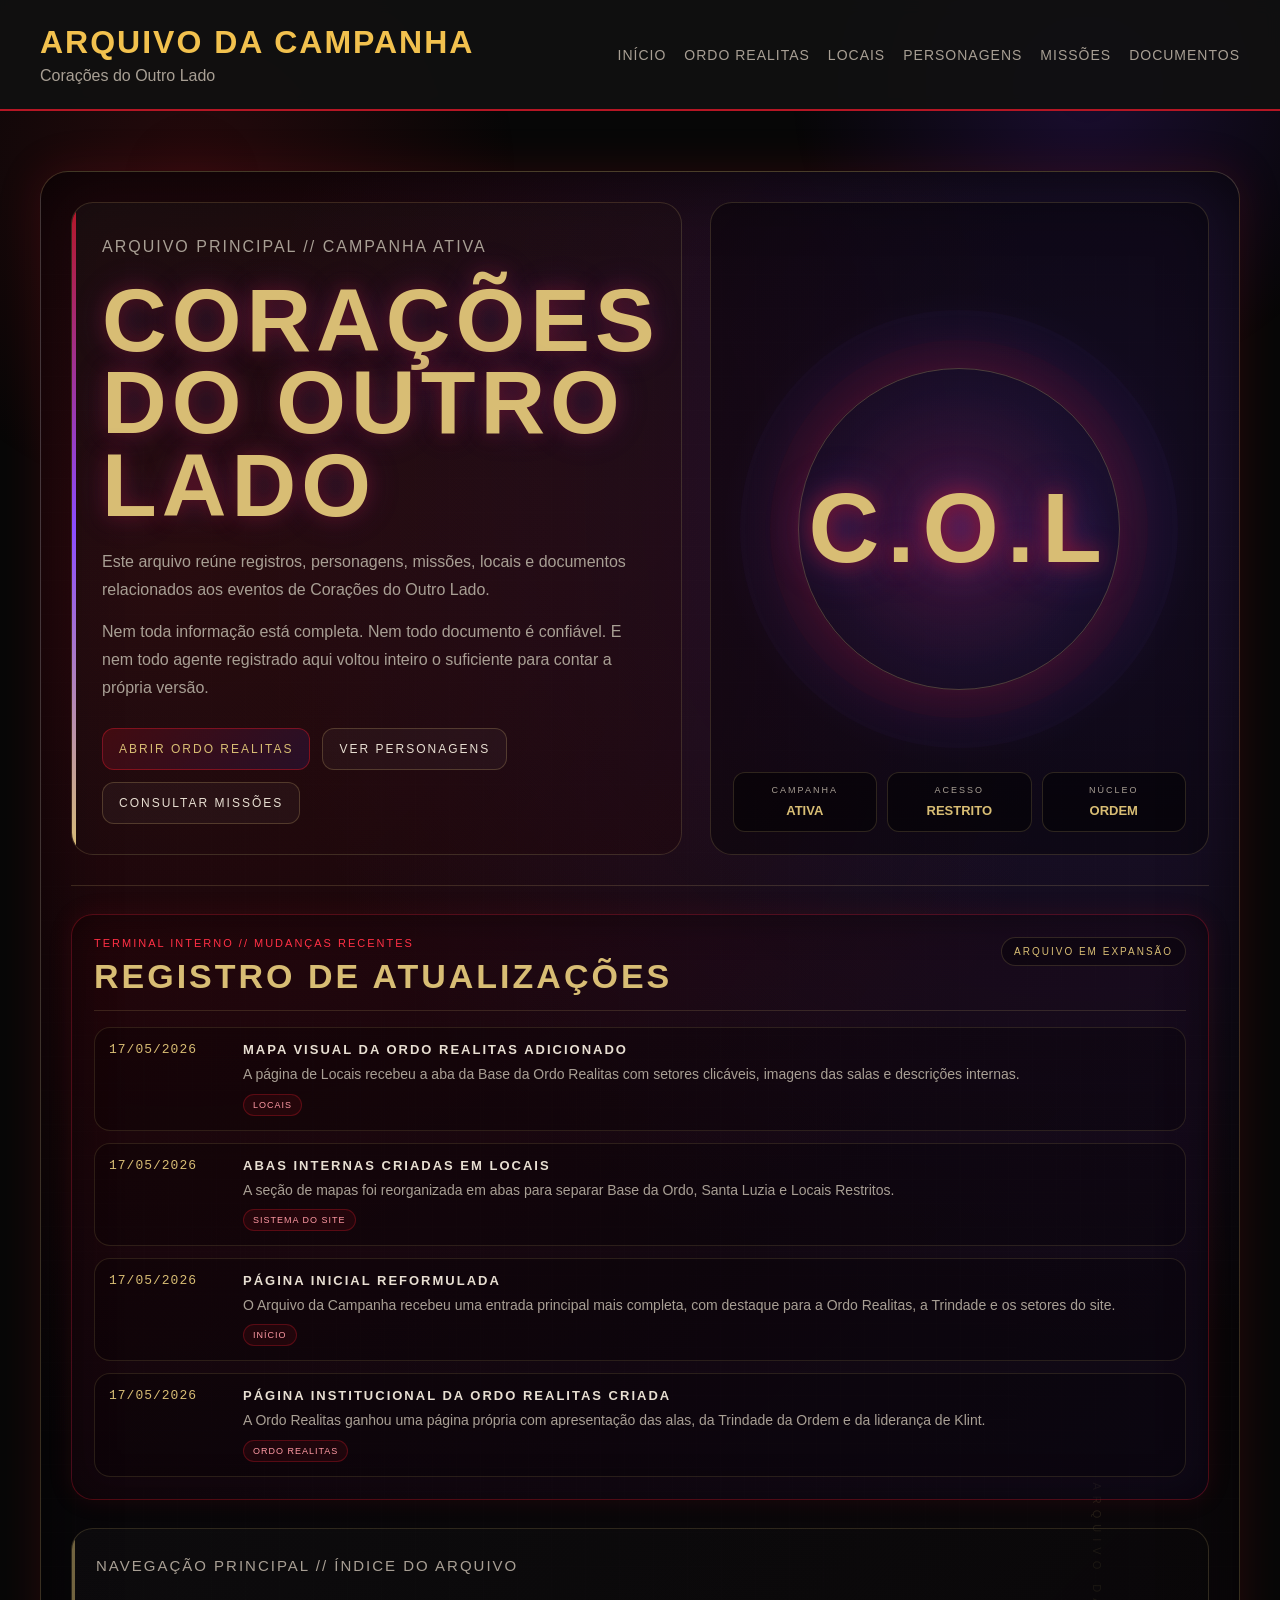
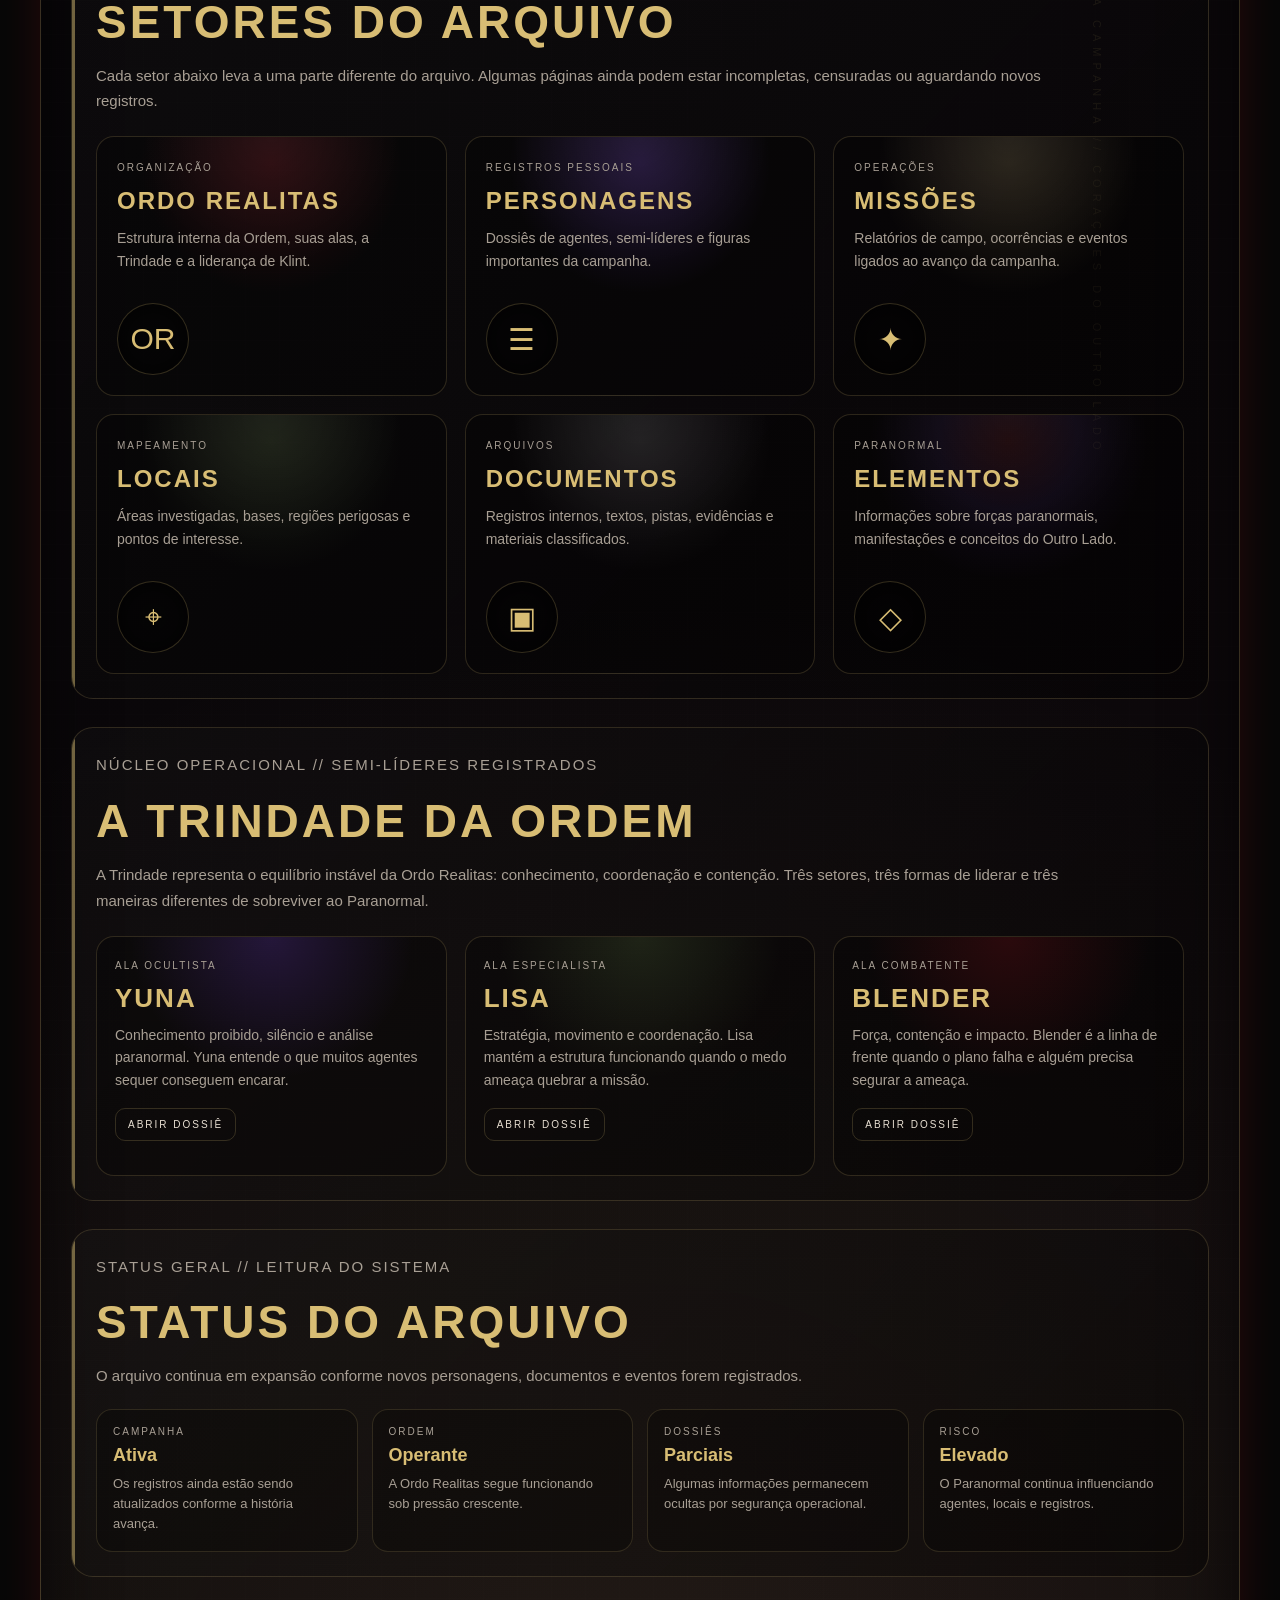
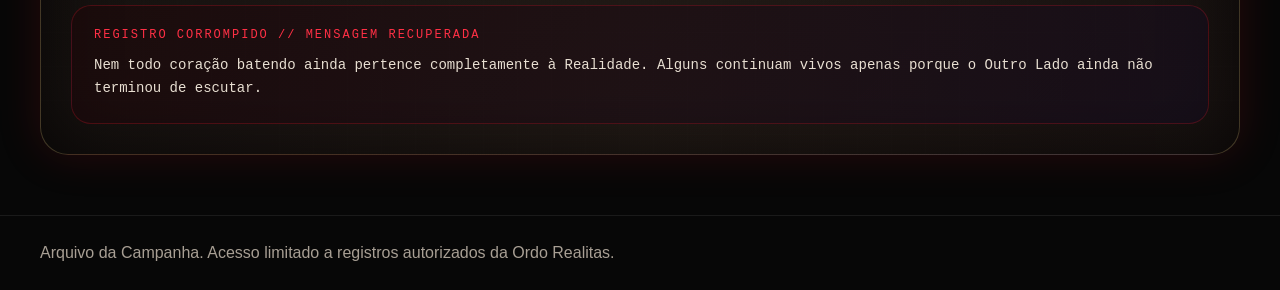
==== index.html @ 7a1ead6d "Adicionar registro de atualizações recentes na página inicial" ====
<!DOCTYPE html>
<html lang="pt-BR">
<head>
  <meta charset="UTF-8">
  <meta name="viewport" content="width=device-width, initial-scale=1.0">

  <title>Arquivo da Campanha | Corações do Outro Lado</title>

  <link rel="stylesheet" href="style.css">

  <style>
    .home-premium {
      --home-vermelho: #b51624;
      --home-roxo: #8b4dff;
      --home-amarelo: #d8bd74;
      --home-verde: #6f8f4e;
      --home-texto: #e8dfd2;
      --home-fraco: #a89f94;

      border: 1px solid rgba(216, 189, 116, 0.22);
      border-radius: 28px;
      padding: 30px;
      background:
        radial-gradient(circle at 12% 12%, rgba(181, 22, 36, 0.22), transparent 30%),
        radial-gradient(circle at 88% 10%, rgba(139, 77, 255, 0.18), transparent 28%),
        radial-gradient(circle at 50% 100%, rgba(216, 189, 116, 0.10), transparent 36%),
        linear-gradient(135deg, rgba(5, 5, 7, 0.98), rgba(15, 9, 12, 0.98));
      box-shadow:
        0 0 44px rgba(181, 22, 36, 0.18),
        inset 0 0 70px rgba(0, 0, 0, 0.68);
      position: relative;
      overflow: hidden;
    }

    .home-premium::before {
      content: "";
      position: absolute;
      inset: 0;
      background:
        linear-gradient(90deg, rgba(255,255,255,0.025) 1px, transparent 1px),
        linear-gradient(rgba(255,255,255,0.025) 1px, transparent 1px);
      background-size: 34px 34px;
      opacity: 0.23;
      pointer-events: none;
    }

    .home-premium::after {
      content: "ARQUIVO DA CAMPANHA // CORAÇÕES DO OUTRO LADO";
      position: absolute;
      right: -145px;
      top: 50%;
      transform: rotate(90deg);
      color: rgba(216, 189, 116, 0.12);
      letter-spacing: 6px;
      font-size: 11px;
      pointer-events: none;
    }

    .home-premium > * {
      position: relative;
      z-index: 1;
    }

    .home-hero {
      min-height: 580px;
      display: grid;
      grid-template-columns: 1.1fr 0.9fr;
      gap: 28px;
      align-items: stretch;
      padding-bottom: 30px;
      margin-bottom: 28px;
      border-bottom: 1px solid rgba(216, 189, 116, 0.18);
    }

    .home-hero-texto {
      border: 1px solid rgba(216, 189, 116, 0.18);
      border-radius: 22px;
      padding: 30px;
      background:
        linear-gradient(135deg, rgba(255,255,255,0.035), rgba(181,22,36,0.06)),
        rgba(0,0,0,0.28);
      display: flex;
      flex-direction: column;
      justify-content: center;
      position: relative;
      overflow: hidden;
    }

    .home-hero-texto::before {
      content: "";
      position: absolute;
      left: 0;
      top: 0;
      width: 4px;
      height: 100%;
      background: linear-gradient(to bottom, var(--home-vermelho), var(--home-roxo), var(--home-amarelo));
    }

    .classificacao {
      color: #ff3045;
      text-transform: uppercase;
      letter-spacing: 2px;
      font-size: 12px;
    }

    .home-hero-texto .classificacao {
      margin-bottom: 18px;
    }

    .home-hero-texto h2 {
      font-size: clamp(44px, 7vw, 96px);
      line-height: 0.92;
      letter-spacing: 5px;
      text-transform: uppercase;
      color: var(--home-amarelo);
      text-shadow:
        0 0 18px rgba(181, 22, 36, 0.36),
        0 0 36px rgba(139, 77, 255, 0.20);
      margin-bottom: 22px;
    }

    .home-hero-texto p {
      color: var(--home-fraco);
      line-height: 1.75;
      font-size: 16px;
      max-width: 780px;
    }

    .home-hero-texto p + p {
      margin-top: 14px;
    }

    .home-acoes {
      display: flex;
      flex-wrap: wrap;
      gap: 12px;
      margin-top: 26px;
    }

    .home-botao {
      color: var(--home-texto);
      text-decoration: none;
      border: 1px solid rgba(216, 189, 116, 0.24);
      border-radius: 12px;
      padding: 13px 16px;
      background: rgba(255,255,255,0.035);
      text-transform: uppercase;
      letter-spacing: 2px;
      font-size: 12px;
      transition: 0.25s;
    }

    .home-botao:hover {
      color: var(--home-amarelo);
      border-color: var(--home-amarelo);
      transform: translateY(-3px);
      box-shadow: 0 0 18px rgba(216, 189, 116, 0.16);
    }

    .home-botao.principal {
      border-color: rgba(181, 22, 36, 0.58);
      background:
        linear-gradient(135deg, rgba(181,22,36,0.26), rgba(139,77,255,0.12)),
        rgba(0,0,0,0.24);
      color: var(--home-amarelo);
    }

    .home-selo {
      border: 1px solid rgba(216, 189, 116, 0.18);
      border-radius: 22px;
      min-height: 500px;
      background:
        radial-gradient(circle at center, rgba(181,22,36,0.20), transparent 34%),
        radial-gradient(circle at center, rgba(139,77,255,0.16), transparent 58%),
        rgba(0,0,0,0.36);
      display: grid;
      place-items: center;
      position: relative;
      overflow: hidden;
    }

    .home-selo::before {
      content: "";
      position: absolute;
      width: 320px;
      height: 320px;
      border-radius: 50%;
      border: 1px solid rgba(216, 189, 116, 0.28);
      box-shadow:
        0 0 0 28px rgba(181, 22, 36, 0.04),
        0 0 0 58px rgba(139, 77, 255, 0.03),
        0 0 52px rgba(181, 22, 36, 0.30);
    }

    .home-selo::after {
      content: "C.O.L";
      color: var(--home-amarelo);
      font-size: clamp(58px, 8vw, 98px);
      letter-spacing: 8px;
      font-weight: bold;
      text-shadow:
        0 0 22px rgba(181, 22, 36, 0.75),
        0 0 46px rgba(139, 77, 255, 0.40);
      z-index: 1;
    }

    .home-selo-dados {
      position: absolute;
      left: 22px;
      right: 22px;
      bottom: 22px;
      display: grid;
      grid-template-columns: repeat(3, 1fr);
      gap: 10px;
      z-index: 2;
    }

    .home-mini-dado {
      border: 1px solid rgba(216, 189, 116, 0.18);
      border-radius: 12px;
      padding: 12px;
      background: rgba(0,0,0,0.46);
      text-align: center;
    }

    .home-mini-dado span {
      display: block;
      color: var(--home-fraco);
      text-transform: uppercase;
      letter-spacing: 2px;
      font-size: 9px;
      margin-bottom: 6px;
    }

    .home-mini-dado strong {
      color: var(--home-amarelo);
      font-size: 13px;
      text-transform: uppercase;
    }

    .home-update-log {
      margin-top: 28px;
      border: 1px solid rgba(181, 22, 36, 0.36);
      border-radius: 22px;
      padding: 22px;
      background:
        linear-gradient(135deg, rgba(181,22,36,0.10), rgba(139,77,255,0.07)),
        rgba(0,0,0,0.38);
      box-shadow:
        0 0 24px rgba(181, 22, 36, 0.12),
        inset 0 0 40px rgba(0, 0, 0, 0.45);
      position: relative;
      overflow: hidden;
    }

    .home-update-log::before {
      content: "";
      position: absolute;
      inset: 0;
      background:
        linear-gradient(90deg, rgba(255,255,255,0.025) 1px, transparent 1px),
        linear-gradient(rgba(255,255,255,0.025) 1px, transparent 1px);
      background-size: 24px 24px;
      opacity: 0.18;
      pointer-events: none;
    }

    .home-update-log > * {
      position: relative;
      z-index: 1;
    }

    .home-update-topo {
      display: flex;
      justify-content: space-between;
      gap: 16px;
      align-items: flex-start;
      border-bottom: 1px solid rgba(216, 189, 116, 0.16);
      padding-bottom: 14px;
      margin-bottom: 16px;
    }

    .home-update-topo div span {
      display: block;
      color: #ff3045;
      text-transform: uppercase;
      letter-spacing: 2px;
      font-size: 11px;
      margin-bottom: 8px;
    }

    .home-update-topo h2 {
      color: var(--home-amarelo);
      text-transform: uppercase;
      letter-spacing: 3px;
      font-size: clamp(22px, 3vw, 34px);
    }

    .home-update-status {
      border: 1px solid rgba(216, 189, 116, 0.18);
      border-radius: 999px;
      padding: 8px 12px;
      color: var(--home-amarelo);
      background: rgba(0,0,0,0.34);
      text-transform: uppercase;
      letter-spacing: 2px;
      font-size: 10px;
      white-space: nowrap;
    }

    .home-update-lista {
      display: grid;
      gap: 12px;
    }

    .home-update-item {
      border: 1px solid rgba(216, 189, 116, 0.14);
      border-radius: 16px;
      padding: 14px;
      background: rgba(0,0,0,0.26);
      display: grid;
      grid-template-columns: 120px 1fr;
      gap: 14px;
      transition: 0.25s;
    }

    .home-update-item:hover {
      transform: translateX(4px);
      border-color: rgba(216, 189, 116, 0.35);
      box-shadow: 0 0 18px rgba(216, 189, 116, 0.08);
    }

    .home-update-data {
      color: var(--home-amarelo);
      font-family: monospace;
      font-size: 13px;
      letter-spacing: 1px;
    }

    .home-update-conteudo strong {
      display: block;
      color: var(--home-texto);
      text-transform: uppercase;
      letter-spacing: 2px;
      font-size: 13px;
      margin-bottom: 6px;
    }

    .home-update-conteudo p {
      color: var(--home-fraco);
      line-height: 1.6;
      font-size: 14px;
    }

    .home-update-tag {
      display: inline-block;
      margin-top: 8px;
      border: 1px solid rgba(181, 22, 36, 0.38);
      border-radius: 999px;
      padding: 5px 9px;
      color: #ff9aa4;
      background: rgba(181,22,36,0.10);
      text-transform: uppercase;
      letter-spacing: 1px;
      font-size: 9px;
    }

    .home-secao {
      margin-top: 28px;
      border: 1px solid rgba(216, 189, 116, 0.18);
      border-radius: 22px;
      padding: 24px;
      background:
        linear-gradient(135deg, rgba(255,255,255,0.028), rgba(0,0,0,0.18)),
        rgba(0,0,0,0.20);
      position: relative;
      overflow: hidden;
    }

    .home-secao::before {
      content: "";
      position: absolute;
      left: 0;
      top: 0;
      width: 3px;
      height: 100%;
      background: rgba(216, 189, 116, 0.5);
    }

    .home-secao h2 {
      color: var(--home-amarelo);
      text-transform: uppercase;
      letter-spacing: 3px;
      font-size: clamp(26px, 4vw, 46px);
      margin-bottom: 14px;
    }

    .home-secao p {
      color: var(--home-fraco);
      line-height: 1.72;
      font-size: 15px;
      max-width: 980px;
    }

    .home-grid-principal {
      display: grid;
      grid-template-columns: repeat(3, 1fr);
      gap: 18px;
      margin-top: 22px;
    }

    .home-card-link {
      min-height: 260px;
      border: 1px solid rgba(216, 189, 116, 0.18);
      border-radius: 18px;
      padding: 20px;
      text-decoration: none;
      background:
        radial-gradient(circle at top, rgba(255,255,255,0.045), transparent 42%),
        rgba(0,0,0,0.28);
      position: relative;
      overflow: hidden;
      transition: 0.28s;
      display: flex;
      flex-direction: column;
      justify-content: space-between;
    }

    .home-card-link:hover {
      transform: translateY(-6px);
      border-color: var(--home-amarelo);
      box-shadow: 0 0 24px rgba(216, 189, 116, 0.13);
    }

    .home-card-link::before {
      content: "";
      position: absolute;
      inset: 0;
      opacity: 0.25;
      pointer-events: none;
    }

    .home-card-link.ordo::before {
      background: radial-gradient(circle at 50% 10%, rgba(181,22,36,0.75), transparent 45%);
    }

    .home-card-link.personagens::before {
      background: radial-gradient(circle at 50% 10%, rgba(139,77,255,0.75), transparent 45%);
    }

    .home-card-link.missoes::before {
      background: radial-gradient(circle at 50% 10%, rgba(216,189,116,0.55), transparent 45%);
    }

    .home-card-link.locais::before {
      background: radial-gradient(circle at 50% 10%, rgba(111,143,78,0.65), transparent 45%);
    }

    .home-card-link.documentos::before {
      background: radial-gradient(circle at 50% 10%, rgba(138,138,138,0.65), transparent 45%);
    }

    .home-card-link.elementos::before {
      background: radial-gradient(circle at 50% 10%, rgba(181,22,36,0.45), rgba(139,77,255,0.24), transparent 48%);
    }

    .home-card-link > * {
      position: relative;
      z-index: 1;
    }

    .home-card-link span {
      color: var(--home-fraco);
      text-transform: uppercase;
      letter-spacing: 2px;
      font-size: 10px;
    }

    .home-card-link h3 {
      color: var(--home-amarelo);
      text-transform: uppercase;
      letter-spacing: 2px;
      font-size: 24px;
      margin: 12px 0;
    }

    .home-card-link p {
      color: var(--home-fraco);
      line-height: 1.62;
      font-size: 14px;
    }

    .home-card-icone {
      width: 72px;
      height: 72px;
      border-radius: 50%;
      border: 1px solid rgba(216, 189, 116, 0.22);
      display: grid;
      place-items: center;
      color: var(--home-amarelo);
      font-size: 30px;
      background: rgba(0,0,0,0.32);
      margin-top: 20px;
      box-shadow: inset 0 0 22px rgba(0,0,0,0.65);
    }

    .trindade-home {
      display: grid;
      grid-template-columns: repeat(3, 1fr);
      gap: 18px;
      margin-top: 22px;
    }

    .trindade-home-card {
      border: 1px solid rgba(216, 189, 116, 0.18);
      border-radius: 18px;
      padding: 18px;
      background: rgba(0,0,0,0.28);
      min-height: 240px;
      transition: 0.28s;
      position: relative;
      overflow: hidden;
    }

    .trindade-home-card:hover {
      transform: translateY(-5px);
      border-color: rgba(216, 189, 116, 0.42);
    }

    .trindade-home-card::before {
      content: "";
      position: absolute;
      inset: 0;
      opacity: 0.25;
      pointer-events: none;
    }

    .trindade-home-card.yuna::before {
      background: radial-gradient(circle at top, rgba(139,77,255,0.78), transparent 48%);
    }

    .trindade-home-card.lisa::before {
      background: radial-gradient(circle at top, rgba(111,143,78,0.78), transparent 48%);
    }

    .trindade-home-card.blender::before {
      background: radial-gradient(circle at top, rgba(181,22,36,0.78), transparent 48%);
    }

    .trindade-home-card > * {
      position: relative;
      z-index: 1;
    }

    .trindade-home-card span {
      color: var(--home-fraco);
      text-transform: uppercase;
      letter-spacing: 2px;
      font-size: 10px;
    }

    .trindade-home-card h3 {
      color: var(--home-amarelo);
      text-transform: uppercase;
      letter-spacing: 2px;
      font-size: 26px;
      margin: 10px 0;
    }

    .trindade-home-card p {
      color: var(--home-fraco);
      font-size: 14px;
      line-height: 1.62;
    }

    .trindade-home-card a {
      display: inline-block;
      margin-top: 16px;
      color: var(--home-texto);
      text-decoration: none;
      border: 1px solid rgba(216, 189, 116, 0.20);
      border-radius: 10px;
      padding: 10px 12px;
      text-transform: uppercase;
      letter-spacing: 2px;
      font-size: 10px;
      transition: 0.22s;
    }

    .trindade-home-card a:hover {
      color: var(--home-amarelo);
      border-color: var(--home-amarelo);
    }

    .status-arquivo-home {
      display: grid;
      grid-template-columns: repeat(4, 1fr);
      gap: 14px;
      margin-top: 20px;
    }

    .status-home-card {
      border: 1px solid rgba(216, 189, 116, 0.16);
      border-radius: 16px;
      padding: 16px;
      background: rgba(0,0,0,0.26);
    }

    .status-home-card span {
      display: block;
      color: var(--home-fraco);
      text-transform: uppercase;
      letter-spacing: 2px;
      font-size: 10px;
      margin-bottom: 8px;
    }

    .status-home-card strong {
      display: block;
      color: var(--home-amarelo);
      font-size: 18px;
      margin-bottom: 8px;
    }

    .status-home-card p {
      font-size: 13px;
      line-height: 1.55;
    }

    .home-terminal {
      margin-top: 28px;
      border: 1px solid rgba(181, 22, 36, 0.32);
      border-radius: 20px;
      padding: 22px;
      background:
        linear-gradient(135deg, rgba(181,22,36,0.08), rgba(139,77,255,0.06)),
        rgba(0,0,0,0.36);
      font-family: monospace;
    }

    .home-terminal span {
      display: block;
      color: #ff3045;
      margin-bottom: 12px;
      letter-spacing: 2px;
      text-transform: uppercase;
      font-size: 12px;
    }

    .home-terminal p {
      color: var(--home-texto);
      line-height: 1.7;
      font-size: 14px;
    }

    @media (max-width: 1080px) {
      .home-hero {
        grid-template-columns: 1fr;
      }

      .home-grid-principal {
        grid-template-columns: 1fr 1fr;
      }

      .trindade-home {
        grid-template-columns: 1fr;
      }

      .status-arquivo-home {
        grid-template-columns: repeat(2, 1fr);
      }
    }

    @media (max-width: 720px) {
      .home-premium {
        padding: 18px;
      }

      .home-hero-texto h2 {
        font-size: 40px;
      }

      .home-grid-principal {
        grid-template-columns: 1fr;
      }

      .home-selo-dados {
        grid-template-columns: 1fr;
      }

      .status-arquivo-home {
        grid-template-columns: 1fr;
      }

      .home-update-topo {
        flex-direction: column;
      }

      .home-update-item {
        grid-template-columns: 1fr;
      }

      .home-update-status {
        width: fit-content;
      }
    }
  </style>
</head>

<body>

  <div class="fundo-paranormal"></div>

  <header>
    <div>
      <h1>Arquivo da Campanha</h1>
      <p>Corações do Outro Lado</p>
    </div>

    <nav>
      <a href="index.html">Início</a>
      <a href="ordo.html">Ordo Realitas</a>
      <a href="locais.html">Locais</a>
      <a href="personagens.html">Personagens</a>
      <a href="missoes.html">Missões</a>
      <a href="documentos.html">Documentos</a>
    </nav>
  </header>

  <main>

    <section class="home-premium">

      <section class="home-hero">

        <div class="home-hero-texto">
          <p class="classificacao">Arquivo principal // campanha ativa</p>

          <h2>Corações<br>do Outro<br>Lado</h2>

          <p>
            Este arquivo reúne registros, personagens, missões, locais e documentos
            relacionados aos eventos de Corações do Outro Lado.
          </p>

          <p>
            Nem toda informação está completa. Nem todo documento é confiável.
            E nem todo agente registrado aqui voltou inteiro o suficiente para contar
            a própria versão.
          </p>

          <div class="home-acoes">
            <a href="ordo.html" class="home-botao principal">Abrir Ordo Realitas</a>
            <a href="personagens.html" class="home-botao">Ver personagens</a>
            <a href="missoes.html" class="home-botao">Consultar missões</a>
          </div>
        </div>

        <div class="home-selo">
          <div class="home-selo-dados">
            <div class="home-mini-dado">
              <span>Campanha</span>
              <strong>Ativa</strong>
            </div>

            <div class="home-mini-dado">
              <span>Acesso</span>
              <strong>Restrito</strong>
            </div>

            <div class="home-mini-dado">
              <span>Núcleo</span>
              <strong>Ordem</strong>
            </div>
          </div>
        </div>

      </section>

      <section class="home-update-log">
        <div class="home-update-topo">
          <div>
            <span>Terminal interno // mudanças recentes</span>
            <h2>Registro de Atualizações</h2>
          </div>

          <div class="home-update-status">
            Arquivo em expansão
          </div>
        </div>

        <div class="home-update-lista">

          <article class="home-update-item">
            <div class="home-update-data">17/05/2026</div>

            <div class="home-update-conteudo">
              <strong>Mapa visual da Ordo Realitas adicionado</strong>
              <p>
                A página de Locais recebeu a aba da Base da Ordo Realitas com setores clicáveis,
                imagens das salas e descrições internas.
              </p>
              <span class="home-update-tag">Locais</span>
            </div>
          </article>

          <article class="home-update-item">
            <div class="home-update-data">17/05/2026</div>

            <div class="home-update-conteudo">
              <strong>Abas internas criadas em Locais</strong>
              <p>
                A seção de mapas foi reorganizada em abas para separar Base da Ordo,
                Santa Luzia e Locais Restritos.
              </p>
              <span class="home-update-tag">Sistema do site</span>
            </div>
          </article>

          <article class="home-update-item">
            <div class="home-update-data">17/05/2026</div>

            <div class="home-update-conteudo">
              <strong>Página inicial reformulada</strong>
              <p>
                O Arquivo da Campanha recebeu uma entrada principal mais completa,
                com destaque para a Ordo Realitas, a Trindade e os setores do site.
              </p>
              <span class="home-update-tag">Início</span>
            </div>
          </article>

          <article class="home-update-item">
            <div class="home-update-data">17/05/2026</div>

            <div class="home-update-conteudo">
              <strong>Página institucional da Ordo Realitas criada</strong>
              <p>
                A Ordo Realitas ganhou uma página própria com apresentação das alas,
                da Trindade da Ordem e da liderança de Klint.
              </p>
              <span class="home-update-tag">Ordo Realitas</span>
            </div>
          </article>

        </div>
      </section>

      <section class="home-secao">
        <p class="classificacao">Navegação principal // índice do arquivo</p>
        <h2>Setores do Arquivo</h2>

        <p>
          Cada setor abaixo leva a uma parte diferente do arquivo. Algumas páginas
          ainda podem estar incompletas, censuradas ou aguardando novos registros.
        </p>

        <div class="home-grid-principal">

          <a href="ordo.html" class="home-card-link ordo">
            <div>
              <span>Organização</span>
              <h3>Ordo Realitas</h3>
              <p>Estrutura interna da Ordem, suas alas, a Trindade e a liderança de Klint.</p>
            </div>
            <div class="home-card-icone">OR</div>
          </a>

          <a href="personagens.html" class="home-card-link personagens">
            <div>
              <span>Registros pessoais</span>
              <h3>Personagens</h3>
              <p>Dossiês de agentes, semi-líderes e figuras importantes da campanha.</p>
            </div>
            <div class="home-card-icone">☰</div>
          </a>

          <a href="missoes.html" class="home-card-link missoes">
            <div>
              <span>Operações</span>
              <h3>Missões</h3>
              <p>Relatórios de campo, ocorrências e eventos ligados ao avanço da campanha.</p>
            </div>
            <div class="home-card-icone">✦</div>
          </a>

          <a href="locais.html" class="home-card-link locais">
            <div>
              <span>Mapeamento</span>
              <h3>Locais</h3>
              <p>Áreas investigadas, bases, regiões perigosas e pontos de interesse.</p>
            </div>
            <div class="home-card-icone">⌖</div>
          </a>

          <a href="documentos.html" class="home-card-link documentos">
            <div>
              <span>Arquivos</span>
              <h3>Documentos</h3>
              <p>Registros internos, textos, pistas, evidências e materiais classificados.</p>
            </div>
            <div class="home-card-icone">▣</div>
          </a>

          <a href="elementos.html" class="home-card-link elementos">
            <div>
              <span>Paranormal</span>
              <h3>Elementos</h3>
              <p>Informações sobre forças paranormais, manifestações e conceitos do Outro Lado.</p>
            </div>
            <div class="home-card-icone">◇</div>
          </a>

        </div>
      </section>

      <section class="home-secao">
        <p class="classificacao">Núcleo operacional // semi-líderes registrados</p>
        <h2>A Trindade da Ordem</h2>

        <p>
          A Trindade representa o equilíbrio instável da Ordo Realitas: conhecimento,
          coordenação e contenção. Três setores, três formas de liderar e três maneiras
          diferentes de sobreviver ao Paranormal.
        </p>

        <div class="trindade-home">

          <article class="trindade-home-card yuna">
            <span>Ala Ocultista</span>
            <h3>Yuna</h3>
            <p>
              Conhecimento proibido, silêncio e análise paranormal. Yuna entende o que
              muitos agentes sequer conseguem encarar.
            </p>
            <a href="yuna.html">Abrir dossiê</a>
          </article>

          <article class="trindade-home-card lisa">
            <span>Ala Especialista</span>
            <h3>Lisa</h3>
            <p>
              Estratégia, movimento e coordenação. Lisa mantém a estrutura funcionando
              quando o medo ameaça quebrar a missão.
            </p>
            <a href="lisa.html">Abrir dossiê</a>
          </article>

          <article class="trindade-home-card blender">
            <span>Ala Combatente</span>
            <h3>Blender</h3>
            <p>
              Força, contenção e impacto. Blender é a linha de frente quando o plano
              falha e alguém precisa segurar a ameaça.
            </p>
            <a href="blender.html">Abrir dossiê</a>
          </article>

        </div>
      </section>

      <section class="home-secao">
        <p class="classificacao">Status geral // leitura do sistema</p>
        <h2>Status do Arquivo</h2>

        <p>
          O arquivo continua em expansão conforme novos personagens, documentos e
          eventos forem registrados.
        </p>

        <div class="status-arquivo-home">

          <div class="status-home-card">
            <span>Campanha</span>
            <strong>Ativa</strong>
            <p>Os registros ainda estão sendo atualizados conforme a história avança.</p>
          </div>

          <div class="status-home-card">
            <span>Ordem</span>
            <strong>Operante</strong>
            <p>A Ordo Realitas segue funcionando sob pressão crescente.</p>
          </div>

          <div class="status-home-card">
            <span>Dossiês</span>
            <strong>Parciais</strong>
            <p>Algumas informações permanecem ocultas por segurança operacional.</p>
          </div>

          <div class="status-home-card">
            <span>Risco</span>
            <strong>Elevado</strong>
            <p>O Paranormal continua influenciando agentes, locais e registros.</p>
          </div>

        </div>
      </section>

      <section class="home-terminal">
        <span>Registro corrompido // mensagem recuperada</span>
        <p>
          Nem todo coração batendo ainda pertence completamente à Realidade.
          Alguns continuam vivos apenas porque o Outro Lado ainda não terminou de escutar.
        </p>
      </section>

    </section>

  </main>

  <footer>
    <p>
      Arquivo da Campanha. Acesso limitado a registros autorizados da Ordo Realitas.
    </p>
  </footer>

</body>
</html>
---- style.css ----
* {
  margin: 0;
  padding: 0;
  box-sizing: border-box;
}

:root {
  --preto: #070707;
  --preto-secundario: #111111;
  --preto-card: #151515;
  --vermelho: #b51624;
  --vermelho-claro: #ff3045;
  --amarelo: #f2c14e;
  --roxo: #7b2cff;
  --texto: #f1e8dc;
  --texto-fraco: #a89f94;

  --verde-lisa: #6f8f4e;
  --bege-lisa: #d8c6a3;
  --metal-blender: #8a8a8a;
}

/* ===================== */
/* BASE */
/* ===================== */

body {
  background: var(--preto);
  color: var(--texto);
  font-family: Arial, Helvetica, sans-serif;
  min-height: 100vh;
  overflow-x: hidden;
}

.fundo-paranormal {
  position: fixed;
  inset: 0;
  pointer-events: none;
  background:
    radial-gradient(circle at 15% 20%, rgba(181, 22, 36, 0.18), transparent 25%),
    radial-gradient(circle at 85% 10%, rgba(123, 44, 255, 0.16), transparent 22%),
    radial-gradient(circle at 50% 90%, rgba(242, 193, 78, 0.08), transparent 30%);
  z-index: -1;
}

/* ===================== */
/* CABEÇALHO */
/* ===================== */

header {
  padding: 24px 40px;
  background: rgba(17, 17, 17, 0.92);
  border-bottom: 2px solid var(--vermelho);
  display: flex;
  justify-content: space-between;
  align-items: center;
  gap: 24px;
  position: sticky;
  top: 0;
  z-index: 10;
  backdrop-filter: blur(8px);
}

header h1 {
  color: var(--amarelo);
  letter-spacing: 2px;
  text-transform: uppercase;
}

header p {
  color: var(--texto-fraco);
  margin-top: 6px;
}

nav {
  display: flex;
  gap: 18px;
  flex-wrap: wrap;
}

nav a {
  color: var(--texto-fraco);
  text-decoration: none;
  font-size: 14px;
  text-transform: uppercase;
  letter-spacing: 1px;
  position: relative;
  transition: 0.2s;
}

nav a::after {
  content: "";
  position: absolute;
  left: 0;
  bottom: -6px;
  width: 0%;
  height: 2px;
  background: var(--roxo);
  transition: 0.25s;
}

nav a:hover {
  color: var(--amarelo);
}

nav a:hover::after {
  width: 100%;
}

/* ===================== */
/* ESTRUTURA GERAL */
/* ===================== */

main {
  padding: 60px 40px;
}

.hero {
  border: 1px solid rgba(181, 22, 36, 0.5);
  background: linear-gradient(
    135deg,
    rgba(181, 22, 36, 0.18),
    rgba(123, 44, 255, 0.13),
    rgba(7, 7, 7, 1)
  );
  padding: 48px;
  border-radius: 18px;
  box-shadow: 0 0 40px rgba(123, 44, 255, 0.15);
  position: relative;
  overflow: hidden;
  transition: 0.3s;
}

.hero::before {
  content: "";
  position: absolute;
  inset: 0;
  background: linear-gradient(
    120deg,
    transparent,
    rgba(242, 193, 78, 0.08),
    transparent
  );
  transform: translateX(-100%);
  transition: 0.7s;
}

.hero:hover {
  border-color: var(--amarelo);
  box-shadow:
    0 0 35px rgba(123, 44, 255, 0.25),
    0 0 20px rgba(181, 22, 36, 0.2);
}

.hero:hover::before {
  transform: translateX(100%);
}

.classificacao {
  color: var(--vermelho-claro);
  font-size: 13px;
  letter-spacing: 3px;
  text-transform: uppercase;
  margin-bottom: 16px;
  position: relative;
  z-index: 1;
}

.hero h2 {
  font-size: 48px;
  color: var(--texto);
  margin-bottom: 20px;
  text-transform: uppercase;
  position: relative;
  z-index: 1;
}

.hero p {
  max-width: 760px;
  color: var(--texto-fraco);
  font-size: 18px;
  line-height: 1.7;
  position: relative;
  z-index: 1;
}

/* ===================== */
/* CARDS GERAIS */
/* ===================== */

.cards {
  margin-top: 50px;
  display: grid;
  grid-template-columns: repeat(3, 1fr);
  gap: 22px;
}

.card {
  background: linear-gradient(145deg, var(--preto-card), #0b0b0b);
  border: 1px solid rgba(242, 193, 78, 0.25);
  padding: 28px;
  border-radius: 16px;
  transition: 0.25s;
  text-decoration: none;
  color: var(--texto);
  min-height: 230px;
  position: relative;
  overflow: hidden;
}

.card::before {
  content: "";
  position: absolute;
  inset: 0;
  background: radial-gradient(circle at top right, rgba(123, 44, 255, 0.18), transparent 35%);
  opacity: 0;
  transition: 0.25s;
}

.card::after {
  content: "ACESSAR";
  position: absolute;
  right: 22px;
  bottom: 18px;
  color: rgba(242, 193, 78, 0.35);
  font-size: 11px;
  letter-spacing: 2px;
  opacity: 0;
  transform: translateY(8px);
  transition: 0.25s;
}

.card:hover {
  transform: translateY(-7px) scale(1.01);
  border-color: var(--amarelo);
  box-shadow:
    0 0 25px rgba(242, 193, 78, 0.13),
    0 0 35px rgba(123, 44, 255, 0.12);
}

.card:hover::before {
  opacity: 1;
}

.card:hover::after {
  opacity: 1;
  transform: translateY(0);
}

.card span {
  color: var(--roxo);
  font-size: 13px;
  letter-spacing: 2px;
  position: relative;
  z-index: 1;
}

.card h3 {
  color: var(--amarelo);
  margin: 16px 0 10px;
  font-size: 24px;
  position: relative;
  z-index: 1;
}

.card p {
  color: var(--texto-fraco);
  line-height: 1.5;
  position: relative;
  z-index: 1;
}

/* ===================== */
/* TRINDADE */
/* ===================== */

.trindade-destaque {
  margin-top: 48px;
  border: 1px solid rgba(242, 193, 78, 0.35);
  border-radius: 20px;
  padding: 34px;
  background:
    radial-gradient(circle at 15% 20%, rgba(123, 44, 255, 0.16), transparent 30%),
    radial-gradient(circle at 85% 70%, rgba(181, 22, 36, 0.18), transparent 35%),
    linear-gradient(135deg, rgba(12, 12, 12, 0.96), rgba(20, 14, 25, 0.94));
  display: flex;
  justify-content: space-between;
  gap: 28px;
  align-items: center;
  position: relative;
  overflow: hidden;
}

.trindade-destaque::before {
  content: "";
  position: absolute;
  inset: 0;
  background:
    linear-gradient(90deg, rgba(255,255,255,0.03) 1px, transparent 1px),
    linear-gradient(rgba(255,255,255,0.03) 1px, transparent 1px);
  background-size: 34px 34px;
  opacity: 0.22;
  pointer-events: none;
}

.trindade-destaque h2 {
  color: var(--amarelo);
  font-size: 42px;
  text-transform: uppercase;
  letter-spacing: 2px;
  margin-bottom: 12px;
  position: relative;
  z-index: 1;
}

.trindade-destaque p {
  color: var(--texto-fraco);
  line-height: 1.7;
  max-width: 820px;
  position: relative;
  z-index: 1;
}

.trindade-status {
  min-width: 160px;
  border: 1px solid rgba(242, 193, 78, 0.35);
  border-radius: 14px;
  padding: 18px;
  text-align: center;
  background: rgba(0,0,0,0.35);
  position: relative;
  z-index: 1;
}

.trindade-status span {
  display: block;
  color: var(--texto-fraco);
  font-size: 11px;
  letter-spacing: 2px;
  margin-bottom: 8px;
}

.trindade-status strong {
  color: var(--amarelo);
  font-size: 20px;
  letter-spacing: 2px;
}

.trindade-grid {
  align-items: stretch;
}

/* ===================== */
/* GALERIA DE PERSONAGENS */
/* ===================== */

.galeria-personagens {
  margin-top: 50px;
  display: grid;
  grid-template-columns: repeat(3, minmax(260px, 1fr));
  gap: 26px;
}

.card-personagem {
  min-height: 610px;
  background: linear-gradient(145deg, rgba(16, 16, 16, 0.96), rgba(8, 8, 8, 0.98));
  border: 1px solid rgba(123, 44, 255, 0.42);
  border-radius: 18px;
  text-decoration: none;
  color: var(--texto);
  overflow: hidden;
  position: relative;
  transition: 0.28s;
  display: flex;
  flex-direction: column;
}

.card-personagem::before {
  content: "";
  position: absolute;
  inset: 0;
  background:
    radial-gradient(circle at top, rgba(123, 44, 255, 0.22), transparent 42%),
    radial-gradient(circle at bottom right, rgba(181, 22, 36, 0.18), transparent 35%);
  opacity: 0.7;
  transition: 0.28s;
}

.card-personagem::after {
  content: "ABRIR REGISTRO";
  position: absolute;
  right: 20px;
  bottom: 18px;
  color: rgba(242, 193, 78, 0.42);
  font-size: 11px;
  letter-spacing: 2px;
  opacity: 0;
  transform: translateY(8px);
  transition: 0.25s;
  z-index: 2;
}

.card-personagem:hover {
  transform: translateY(-8px);
  border-color: var(--amarelo);
  box-shadow:
    0 0 28px rgba(123, 44, 255, 0.2),
    0 0 20px rgba(242, 193, 78, 0.12);
}

.card-personagem:hover::before {
  opacity: 1;
}

.card-personagem:hover::after {
  opacity: 1;
  transform: translateY(0);
}

.selo-setor {
  position: absolute;
  left: 18px;
  top: 18px;
  z-index: 3;
  padding: 8px 10px;
  border: 1px solid rgba(242, 193, 78, 0.35);
  background: rgba(0,0,0,0.62);
  color: var(--amarelo);
  font-size: 10px;
  letter-spacing: 2px;
  border-radius: 8px;
}

.portrait-personagem {
  height: 365px;
  width: 100%;
  border-bottom: 1px solid rgba(242, 193, 78, 0.18);
  position: relative;
  z-index: 1;
  display: flex;
  align-items: flex-start;
  justify-content: center;
  overflow: hidden;
  background: #000;
}

.portrait-personagem::after {
  content: "";
  position: absolute;
  inset: 0;
  background:
    linear-gradient(180deg, transparent 40%, rgba(0,0,0,0.78) 100%);
  pointer-events: none;
}

.portrait-personagem img {
  width: 100%;
  height: 100%;
  object-fit: cover;
  object-position: center top;
  display: block;
  filter:
    drop-shadow(0 0 20px rgba(123, 44, 255, 0.22))
    brightness(0.96);
  transition: 0.3s;
}

.card-personagem:hover .portrait-personagem img {
  transform: scale(1.03);
  filter:
    drop-shadow(0 0 24px rgba(242, 193, 78, 0.16))
    brightness(1);
}

.card-yuna .portrait-personagem img {
  object-position: center 8%;
}

.card-lisa .portrait-personagem img {
  object-position: center 10%;
}

.card-blender .portrait-personagem img {
  object-position: center 9%;
}

.dados-personagem-card {
  padding: 24px;
  position: relative;
  z-index: 1;
  flex: 1;
}

.dados-personagem-card span {
  color: var(--roxo);
  font-size: 12px;
  letter-spacing: 2px;
  text-transform: uppercase;
}

.dados-personagem-card h3 {
  color: var(--amarelo);
  font-size: 34px;
  margin: 12px 0;
  text-transform: uppercase;
}

.dados-personagem-card p {
  color: var(--texto-fraco);
  line-height: 1.6;
}

.tags-personagem {
  display: flex;
  flex-wrap: wrap;
  gap: 8px;
  margin-top: 18px;
  padding-bottom: 22px;
}

.tags-personagem small {
  border: 1px solid rgba(242, 193, 78, 0.25);
  border-radius: 999px;
  padding: 6px 9px;
  color: var(--texto-fraco);
  background: rgba(255,255,255,0.03);
  font-size: 11px;
}

/* Temas dos cards da Trindade */

.card-yuna {
  border-color: rgba(123, 44, 255, 0.55);
}

.card-yuna::before {
  background:
    radial-gradient(circle at top, rgba(123, 44, 255, 0.28), transparent 42%),
    radial-gradient(circle at bottom left, rgba(40, 20, 80, 0.35), transparent 40%);
}

.card-yuna .dados-personagem-card span {
  color: #9e6cff;
}

.card-lisa {
  border-color: rgba(111, 143, 78, 0.65);
}

.card-lisa::before {
  background:
    radial-gradient(circle at top, rgba(111, 143, 78, 0.24), transparent 42%),
    radial-gradient(circle at bottom right, rgba(216, 198, 163, 0.16), transparent 38%);
}

.card-lisa .dados-personagem-card span {
  color: var(--verde-lisa);
}

.card-lisa .selo-setor {
  border-color: rgba(111, 143, 78, 0.55);
  color: var(--bege-lisa);
}

.card-blender {
  border-color: rgba(181, 22, 36, 0.62);
}

.card-blender::before {
  background:
    radial-gradient(circle at top, rgba(181, 22, 36, 0.26), transparent 42%),
    radial-gradient(circle at bottom right, rgba(138, 138, 138, 0.16), transparent 38%);
}

.card-blender .dados-personagem-card span {
  color: var(--vermelho-claro);
}

.card-blender .selo-setor {
  border-color: rgba(181, 22, 36, 0.6);
  color: var(--vermelho-claro);
}

/* Observação */

.arquivo-observacao {
  margin-top: 56px;
  border: 1px solid rgba(242, 193, 78, 0.25);
  border-left: 4px solid var(--amarelo);
  border-radius: 16px;
  padding: 30px;
  background:
    linear-gradient(135deg, rgba(255,255,255,0.035), rgba(123,44,255,0.08));
}

.arquivo-observacao h2 {
  color: var(--amarelo);
  font-size: 30px;
  text-transform: uppercase;
  margin-bottom: 14px;
}

.arquivo-observacao p {
  color: var(--texto-fraco);
  line-height: 1.7;
  max-width: 920px;
}

.arquivo-observacao p + p {
  margin-top: 14px;
}

/* ===================== */
/* FICHA INTERATIVA */
/* ===================== */

.ficha-personagem {
  --tema-principal: var(--roxo);
  --tema-secundario: var(--vermelho);
  --tema-texto: var(--amarelo);
  --tema-suave: rgba(123, 44, 255, 0.18);
  --tema-borda: rgba(123, 44, 255, 0.55);

  border: 1px solid var(--tema-borda);
  background:
    radial-gradient(circle at 18% 18%, var(--tema-suave), transparent 32%),
    radial-gradient(circle at 88% 12%, rgba(242, 193, 78, 0.06), transparent 24%),
    linear-gradient(135deg, rgba(7, 7, 7, 0.96), rgba(20, 10, 35, 0.94));
  padding: 36px;
  border-radius: 22px;
  box-shadow:
    0 0 40px var(--tema-suave),
    inset 0 0 40px rgba(181, 22, 36, 0.08);
}

/* Tema automático da Yuna */
.ficha-personagem:has(img[src*="Yuna"]),
.yuna-theme {
  --tema-principal: #7b2cff;
  --tema-secundario: #3b1d70;
  --tema-texto: #f2c14e;
  --tema-suave: rgba(123, 44, 255, 0.2);
  --tema-borda: rgba(123, 44, 255, 0.65);
}

/* Tema automático da Lisa */
.ficha-personagem:has(img[src*="Lisa"]) {
  --tema-principal: #6f8f4e;
  --tema-secundario: #d8c6a3;
  --tema-texto: #d8c6a3;
  --tema-suave: rgba(111, 143, 78, 0.2);
  --tema-borda: rgba(111, 143, 78, 0.7);
  background:
    radial-gradient(circle at 18% 18%, rgba(111, 143, 78, 0.22), transparent 32%),
    radial-gradient(circle at 88% 12%, rgba(216, 198, 163, 0.12), transparent 24%),
    linear-gradient(135deg, rgba(7, 9, 7, 0.96), rgba(20, 24, 15, 0.94));
}

/* Tema automático do Blender */
.ficha-personagem:has(img[src*="Blender"]) {
  --tema-principal: #b51624;
  --tema-secundario: #8a8a8a;
  --tema-texto: #f2c14e;
  --tema-suave: rgba(181, 22, 36, 0.22);
  --tema-borda: rgba(181, 22, 36, 0.75);
  background:
    radial-gradient(circle at 18% 18%, rgba(181, 22, 36, 0.24), transparent 32%),
    radial-gradient(circle at 88% 12%, rgba(138, 138, 138, 0.12), transparent 24%),
    linear-gradient(135deg, rgba(8, 7, 7, 0.96), rgba(28, 12, 12, 0.94));
}

.botao-voltar {
  display: inline-block;
  margin-bottom: 28px;
  color: var(--tema-texto);
  border: 1px solid var(--tema-borda);
  padding: 12px 16px;
  border-radius: 10px;
  text-decoration: none;
  text-transform: uppercase;
  letter-spacing: 1px;
  font-size: 12px;
  transition: 0.25s;
  background: rgba(255, 255, 255, 0.03);
}

.botao-voltar:hover {
  transform: translateX(-4px);
  border-color: var(--tema-texto);
  box-shadow: 0 0 18px var(--tema-suave);
}

.ficha-topo {
  display: flex;
  justify-content: space-between;
  align-items: flex-start;
  gap: 24px;
  margin-bottom: 34px;
}

.ficha-topo h2 {
  font-size: 64px;
  color: var(--tema-texto);
  text-transform: uppercase;
  letter-spacing: 3px;
  text-shadow: 0 0 18px var(--tema-suave);
}

.subtitulo-ficha {
  color: var(--texto-fraco);
  margin-top: 8px;
}

.selo-ficha {
  border: 2px solid var(--tema-borda);
  color: var(--tema-texto);
  padding: 14px 18px;
  text-align: center;
  font-size: 13px;
  letter-spacing: 3px;
  transform: rotate(4deg);
  background: rgba(0, 0, 0, 0.25);
}

.ficha-layout {
  display: grid;
  grid-template-columns: 360px 1fr;
  gap: 28px;
}

.painel-personagem {
  display: flex;
  flex-direction: column;
  gap: 18px;
}

.personagem-placeholder {
  height: 620px;
  border: 1px solid var(--tema-borda);
  border-radius: 18px;
  background:
    radial-gradient(circle at center, var(--tema-suave), transparent 52%),
    linear-gradient(180deg, rgba(255,255,255,0.04), rgba(255,255,255,0.01));
  display: flex;
  align-items: center;
  justify-content: center;
  overflow: hidden;
  color: rgba(241, 232, 220, 0.45);
  text-transform: uppercase;
  letter-spacing: 2px;
  transition: 0.3s;
  position: relative;
}

.personagem-placeholder::after {
  content: "";
  position: absolute;
  inset: 0;
  pointer-events: none;
  background:
    radial-gradient(circle at 50% 45%, transparent 42%, rgba(0, 0, 0, 0.22) 100%);
}

.personagem-placeholder:hover {
  border-color: var(--tema-texto);
  box-shadow: 0 0 28px var(--tema-suave);
}

.personagem-placeholder img {
  width: 100%;
  height: 100%;
  object-fit: contain;
  object-position: center center;
  display: block;
  transform: scale(1.02);
  transform-origin: center center;
  filter:
    drop-shadow(0 0 18px var(--tema-suave))
    drop-shadow(0 0 28px rgba(0, 0, 0, 0.8));
  transition: 0.3s;
  position: relative;
  z-index: 1;
}

.personagem-placeholder:hover img {
  transform: scale(1.05);
  filter:
    drop-shadow(0 0 24px rgba(242, 193, 78, 0.18))
    drop-shadow(0 0 35px var(--tema-suave));
}

.status-operacional {
  border: 1px solid var(--tema-borda);
  border-radius: 14px;
  padding: 18px;
  background: rgba(10, 10, 10, 0.72);
}

.status-operacional span {
  display: block;
  color: var(--texto-fraco);
  font-size: 12px;
  text-transform: uppercase;
  letter-spacing: 2px;
  margin-bottom: 8px;
}

.status-operacional strong {
  color: var(--tema-texto);
}

.painel-ficha {
  border: 1px solid rgba(255,255,255,0.08);
  border-radius: 18px;
  overflow: hidden;
  background: rgba(10, 10, 10, 0.62);
}

.abas-ficha {
  display: flex;
  flex-wrap: wrap;
  border-bottom: 1px solid rgba(255,255,255,0.08);
  background: rgba(17, 17, 17, 0.9);
}

.aba {
  padding: 16px 18px;
  background: transparent;
  border: none;
  border-right: 1px solid rgba(255,255,255,0.08);
  color: var(--texto-fraco);
  cursor: pointer;
  text-transform: uppercase;
  letter-spacing: 1px;
  transition: 0.2s;
}

.aba:hover {
  color: var(--tema-texto);
  background: var(--tema-suave);
}

.aba.ativa {
  color: var(--tema-texto);
  background: var(--tema-suave);
  box-shadow: inset 0 -2px 0 var(--tema-texto);
}

.conteudo-ficha {
  padding: 28px;
  min-height: 520px;
}

.conteudo-aba {
  display: none;
  animation: aparecerAba 0.25s ease;
}

.conteudo-aba.ativo {
  display: block;
}

@keyframes aparecerAba {
  from {
    opacity: 0;
    transform: translateY(8px);
  }

  to {
    opacity: 1;
    transform: translateY(0);
  }
}

.conteudo-aba h3 {
  color: var(--tema-texto);
  font-size: 30px;
  margin-bottom: 18px;
  text-transform: uppercase;
}

.texto-apoio {
  color: var(--texto-fraco);
  margin-bottom: 22px;
  line-height: 1.6;
}

.info-grid {
  display: grid;
  grid-template-columns: repeat(2, 1fr);
  gap: 16px;
}

.info-card {
  border: 1px solid rgba(242, 193, 78, 0.2);
  border-radius: 14px;
  padding: 18px;
  background: rgba(255,255,255,0.03);
  transition: 0.2s;
}

.info-card:hover {
  border-color: var(--tema-texto);
  transform: translateY(-3px);
  box-shadow: 0 0 16px var(--tema-suave);
}

.info-card span {
  display: block;
  color: var(--tema-principal);
  font-size: 12px;
  text-transform: uppercase;
  letter-spacing: 2px;
  margin-bottom: 8px;
}

.info-card strong {
  color: var(--texto);
}

.atributos-grid {
  display: grid;
  grid-template-columns: repeat(5, 1fr);
  gap: 14px;
  margin-bottom: 24px;
}

.atributo-card {
  min-height: 120px;
  border: 1px solid var(--tema-borda);
  border-radius: 50%;
  background:
    radial-gradient(circle, var(--tema-suave), rgba(7,7,7,0.9));
  color: var(--texto);
  cursor: pointer;
  transition: 0.25s;
}

.atributo-card span {
  display: block;
  color: var(--tema-texto);
  letter-spacing: 2px;
  font-size: 13px;
}

.atributo-card strong {
  display: block;
  font-size: 34px;
  margin-top: 6px;
}

.atributo-card:hover,
.atributo-card.selecionado {
  border-color: var(--tema-texto);
  transform: translateY(-5px) scale(1.03);
  box-shadow:
    0 0 22px rgba(242, 193, 78, 0.12),
    0 0 30px var(--tema-suave);
}

.caixa-detalhe {
  border: 1px solid var(--tema-borda);
  border-radius: 16px;
  padding: 22px;
  background:
    linear-gradient(135deg, var(--tema-suave), rgba(255, 255, 255, 0.03));
  min-height: 130px;
  max-height: 420px;
  overflow-y: auto;
}

.caixa-detalhe h4 {
  color: var(--tema-texto);
  font-size: 22px;
  margin-bottom: 10px;
}

.caixa-detalhe p {
  color: var(--texto-fraco);
  line-height: 1.6;
}

.texto-formatado {
  display: grid;
  gap: 14px;
}

.texto-formatado p {
  color: var(--texto-fraco);
  line-height: 1.75;
  font-size: 16px;
}

.lista-interativa {
  display: grid;
  gap: 12px;
  margin-bottom: 22px;
}

.item-interativo {
  text-align: left;
  padding: 18px;
  border-radius: 14px;
  border: 1px solid rgba(242, 193, 78, 0.2);
  background: rgba(255,255,255,0.035);
  color: var(--texto);
  cursor: pointer;
  font-size: 16px;
  transition: 0.22s;
}

.item-interativo:hover,
.item-interativo.selecionado {
  border-color: var(--tema-texto);
  color: var(--tema-texto);
  transform: translateX(6px);
  box-shadow: 0 0 18px var(--tema-suave);
}

footer {
  padding: 28px 40px;
  color: var(--texto-fraco);
  border-top: 1px solid rgba(255,255,255,0.08);
}

/* ===================== */
/* RESPONSIVIDADE */
/* ===================== */

@media (max-width: 1050px) {
  .ficha-layout {
    grid-template-columns: 1fr;
  }

  .personagem-placeholder {
    height: 620px;
  }

  .atributos-grid {
    grid-template-columns: repeat(2, 1fr);
  }

  .atributo-card {
    border-radius: 18px;
  }

  .galeria-personagens {
    grid-template-columns: repeat(2, 1fr);
  }

  .trindade-destaque {
    flex-direction: column;
    align-items: flex-start;
  }
}

@media (max-width: 900px) {
  header {
    flex-direction: column;
    align-items: flex-start;
  }

  main {
    padding: 36px 22px;
  }

  .hero {
    padding: 32px;
  }

  .hero h2,
  .trindade-destaque h2 {
    font-size: 34px;
  }

  .cards {
    grid-template-columns: 1fr;
  }

  .galeria-personagens {
    grid-template-columns: 1fr;
  }
}

@media (max-width: 650px) {
  .ficha-personagem {
    padding: 22px;
  }

  .ficha-topo {
    flex-direction: column;
  }

  .ficha-topo h2 {
    font-size: 42px;
  }

  .info-grid {
    grid-template-columns: 1fr;
  }

  .atributos-grid {
    grid-template-columns: 1fr;
  }

  .aba {
    width: 50%;
  }

  .personagem-placeholder {
    height: 520px;
  }

  .personagem-placeholder img {
    transform: scale(1);
  }

  .personagem-placeholder:hover img {
    transform: scale(1.03);
  }

  .portrait-personagem {
    height: 320px;
  }
}
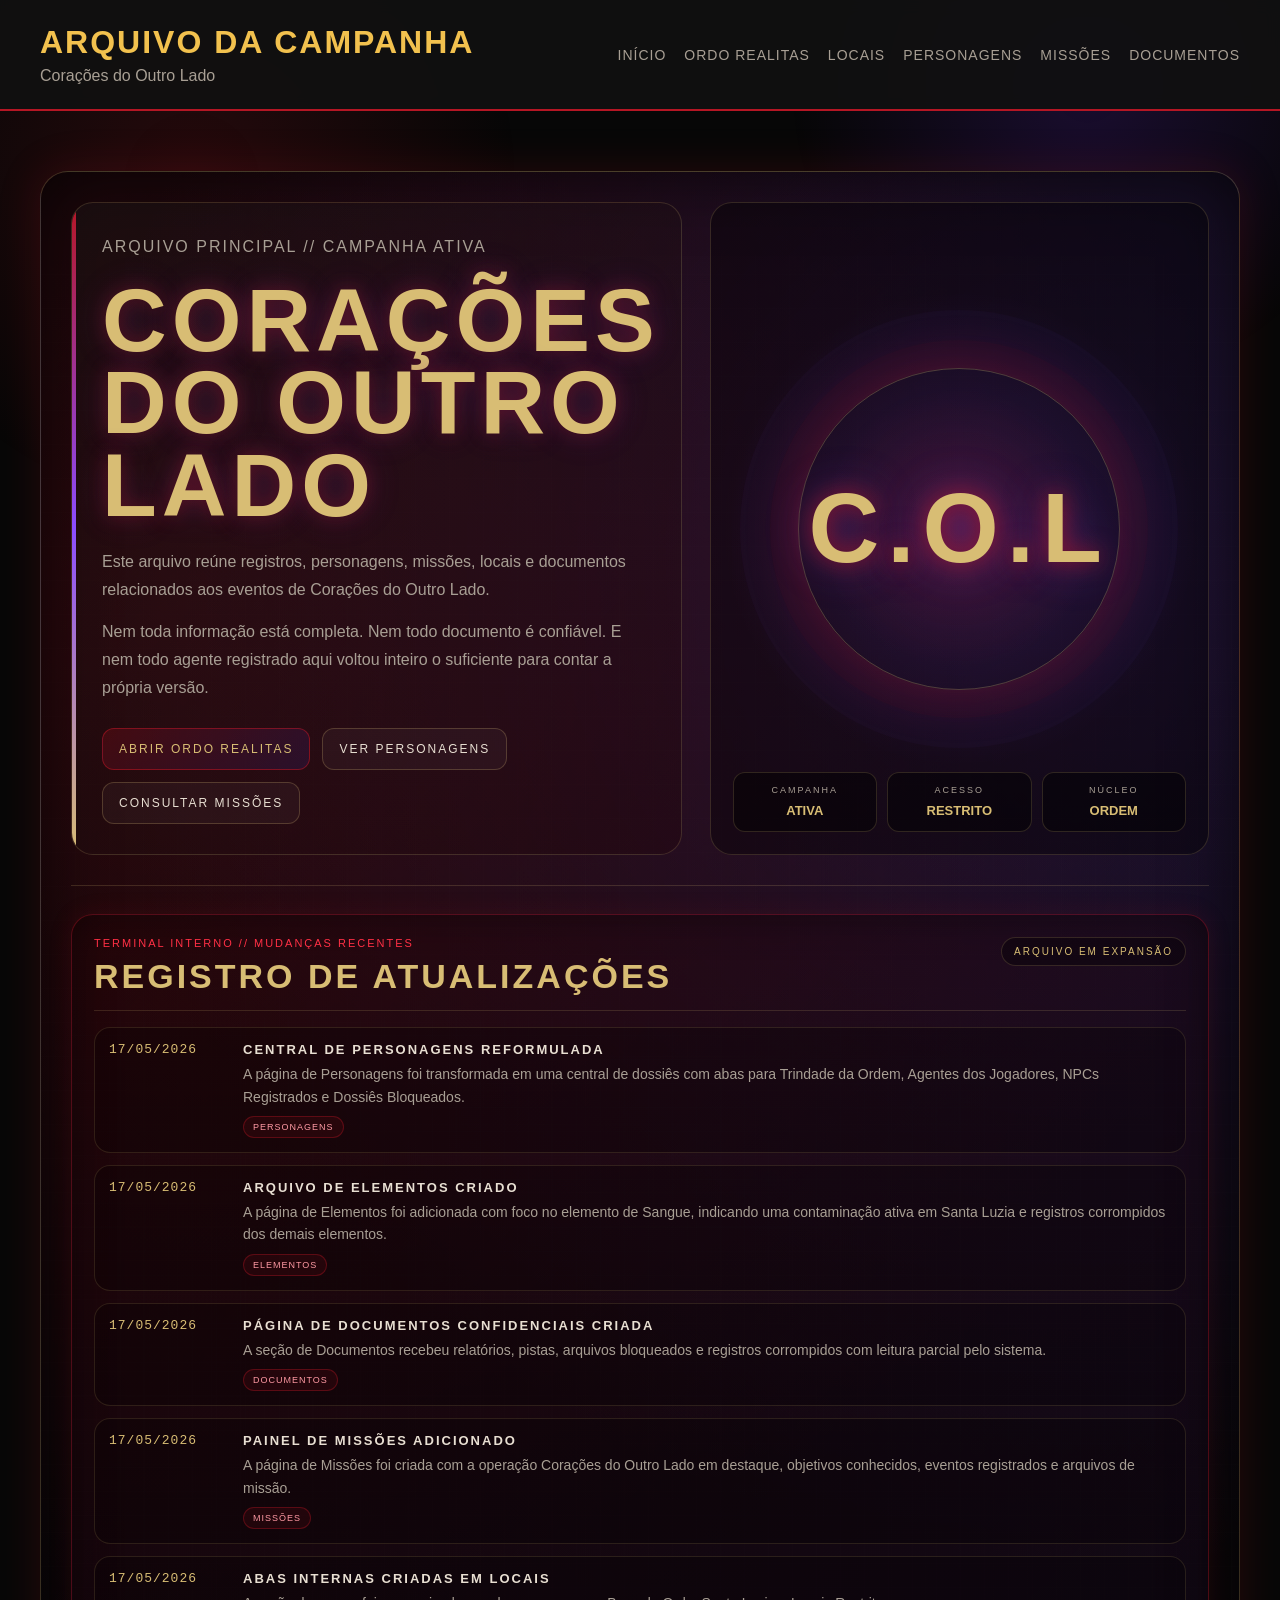
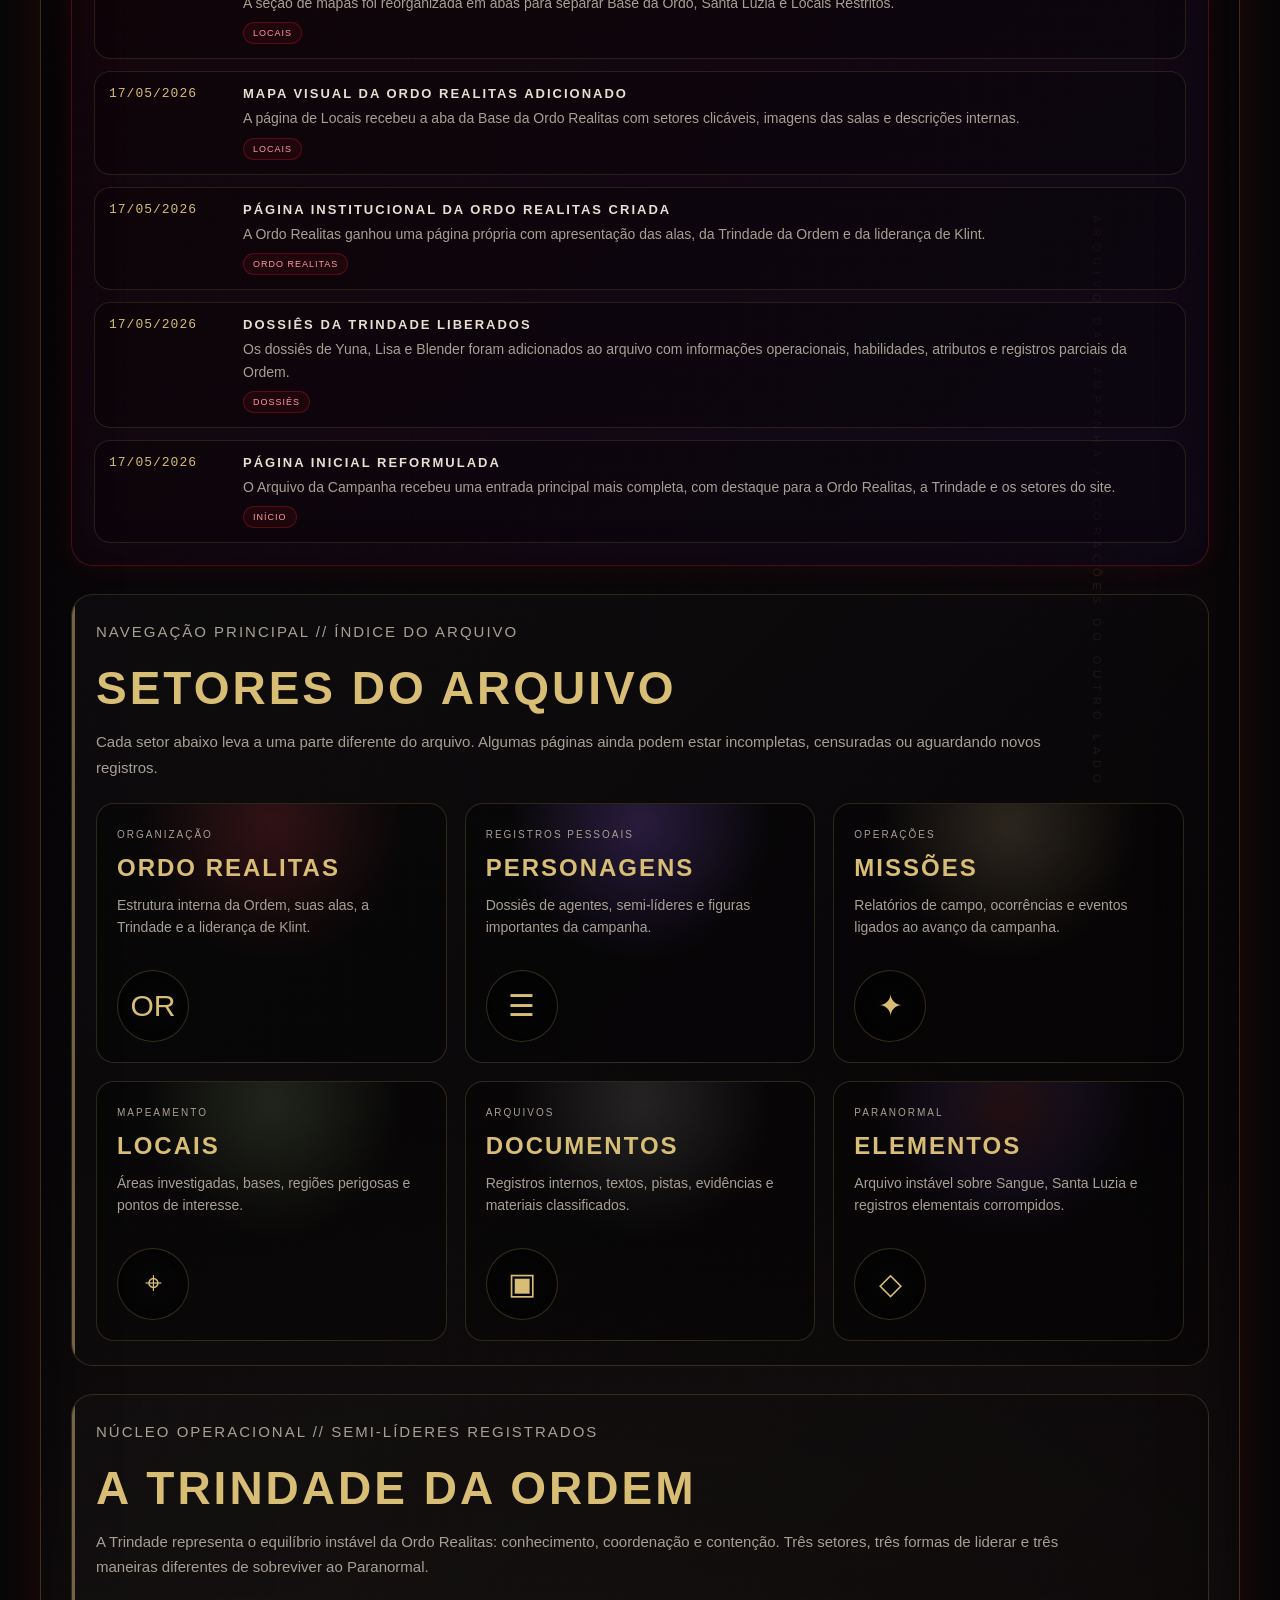
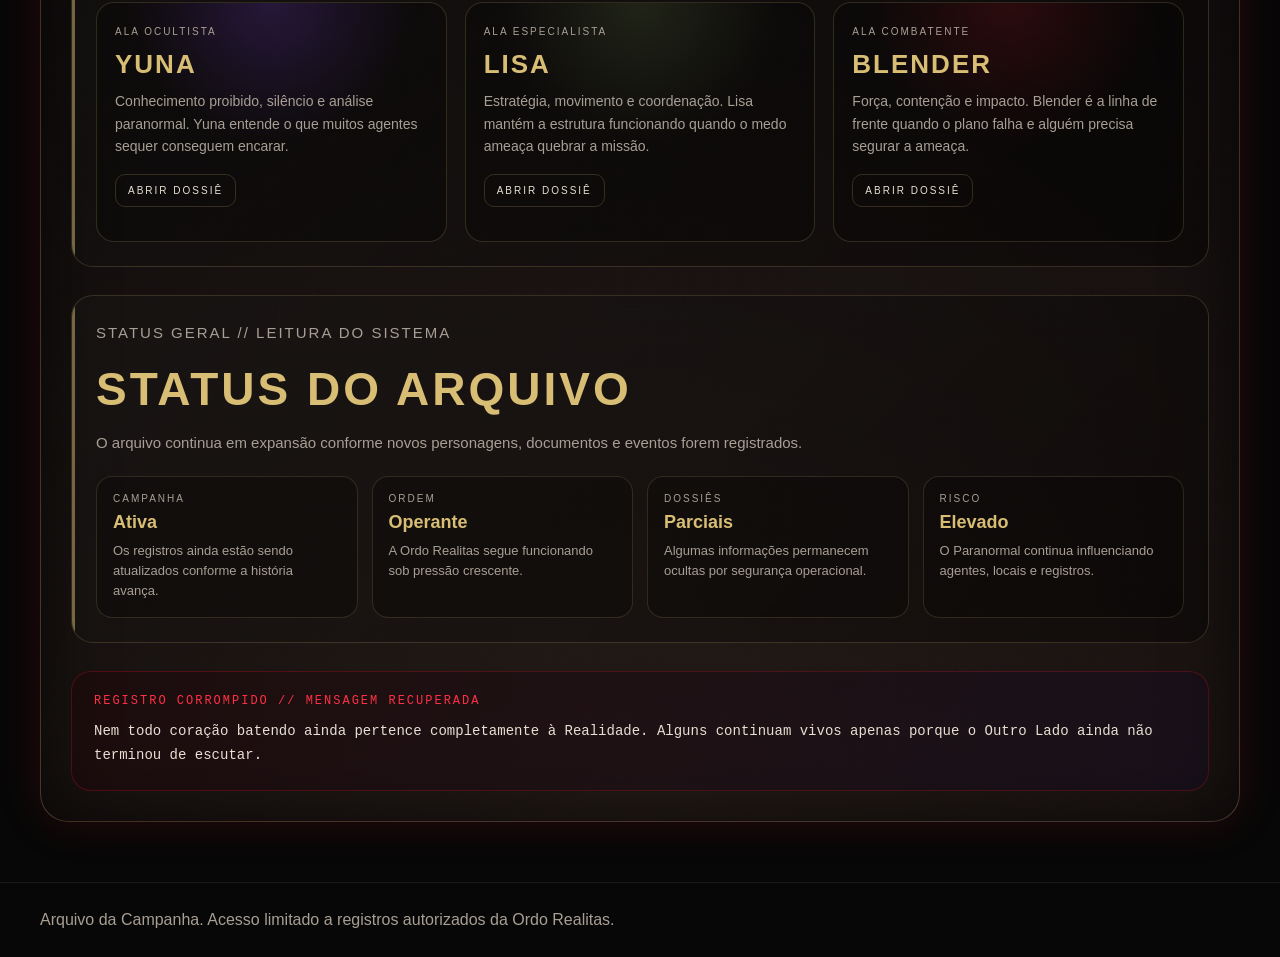
==== commit 302f0031: "Atualizar registro completo de mudanças da página inicial" ====
--- a/index.html
+++ b/index.html
@@ -795,6 +795,71 @@
             <div class="home-update-data">17/05/2026</div>
 
             <div class="home-update-conteudo">
+              <strong>Central de personagens reformulada</strong>
+              <p>
+                A página de Personagens foi transformada em uma central de dossiês com abas para
+                Trindade da Ordem, Agentes dos Jogadores, NPCs Registrados e Dossiês Bloqueados.
+              </p>
+              <span class="home-update-tag">Personagens</span>
+            </div>
+          </article>
+
+          <article class="home-update-item">
+            <div class="home-update-data">17/05/2026</div>
+
+            <div class="home-update-conteudo">
+              <strong>Arquivo de Elementos criado</strong>
+              <p>
+                A página de Elementos foi adicionada com foco no elemento de Sangue, indicando uma
+                contaminação ativa em Santa Luzia e registros corrompidos dos demais elementos.
+              </p>
+              <span class="home-update-tag">Elementos</span>
+            </div>
+          </article>
+
+          <article class="home-update-item">
+            <div class="home-update-data">17/05/2026</div>
+
+            <div class="home-update-conteudo">
+              <strong>Página de documentos confidenciais criada</strong>
+              <p>
+                A seção de Documentos recebeu relatórios, pistas, arquivos bloqueados e registros
+                corrompidos com leitura parcial pelo sistema.
+              </p>
+              <span class="home-update-tag">Documentos</span>
+            </div>
+          </article>
+
+          <article class="home-update-item">
+            <div class="home-update-data">17/05/2026</div>
+
+            <div class="home-update-conteudo">
+              <strong>Painel de missões adicionado</strong>
+              <p>
+                A página de Missões foi criada com a operação Corações do Outro Lado em destaque,
+                objetivos conhecidos, eventos registrados e arquivos de missão.
+              </p>
+              <span class="home-update-tag">Missões</span>
+            </div>
+          </article>
+
+          <article class="home-update-item">
+            <div class="home-update-data">17/05/2026</div>
+
+            <div class="home-update-conteudo">
+              <strong>Abas internas criadas em Locais</strong>
+              <p>
+                A seção de mapas foi reorganizada em abas para separar Base da Ordo,
+                Santa Luzia e Locais Restritos.
+              </p>
+              <span class="home-update-tag">Locais</span>
+            </div>
+          </article>
+
+          <article class="home-update-item">
+            <div class="home-update-data">17/05/2026</div>
+
+            <div class="home-update-conteudo">
               <strong>Mapa visual da Ordo Realitas adicionado</strong>
               <p>
                 A página de Locais recebeu a aba da Base da Ordo Realitas com setores clicáveis,
@@ -808,12 +873,25 @@
             <div class="home-update-data">17/05/2026</div>
 
             <div class="home-update-conteudo">
-              <strong>Abas internas criadas em Locais</strong>
+              <strong>Página institucional da Ordo Realitas criada</strong>
               <p>
-                A seção de mapas foi reorganizada em abas para separar Base da Ordo,
-                Santa Luzia e Locais Restritos.
+                A Ordo Realitas ganhou uma página própria com apresentação das alas,
+                da Trindade da Ordem e da liderança de Klint.
               </p>
-              <span class="home-update-tag">Sistema do site</span>
+              <span class="home-update-tag">Ordo Realitas</span>
+            </div>
+          </article>
+
+          <article class="home-update-item">
+            <div class="home-update-data">17/05/2026</div>
+
+            <div class="home-update-conteudo">
+              <strong>Dossiês da Trindade liberados</strong>
+              <p>
+                Os dossiês de Yuna, Lisa e Blender foram adicionados ao arquivo com informações
+                operacionais, habilidades, atributos e registros parciais da Ordem.
+              </p>
+              <span class="home-update-tag">Dossiês</span>
             </div>
           </article>
 
@@ -830,19 +908,6 @@
             </div>
           </article>
 
-          <article class="home-update-item">
-            <div class="home-update-data">17/05/2026</div>
-
-            <div class="home-update-conteudo">
-              <strong>Página institucional da Ordo Realitas criada</strong>
-              <p>
-                A Ordo Realitas ganhou uma página própria com apresentação das alas,
-                da Trindade da Ordem e da liderança de Klint.
-              </p>
-              <span class="home-update-tag">Ordo Realitas</span>
-            </div>
-          </article>
-
         </div>
       </section>
 
@@ -906,7 +971,7 @@
             <div>
               <span>Paranormal</span>
               <h3>Elementos</h3>
-              <p>Informações sobre forças paranormais, manifestações e conceitos do Outro Lado.</p>
+              <p>Arquivo instável sobre Sangue, Santa Luzia e registros elementais corrompidos.</p>
             </div>
             <div class="home-card-icone">◇</div>
           </a>
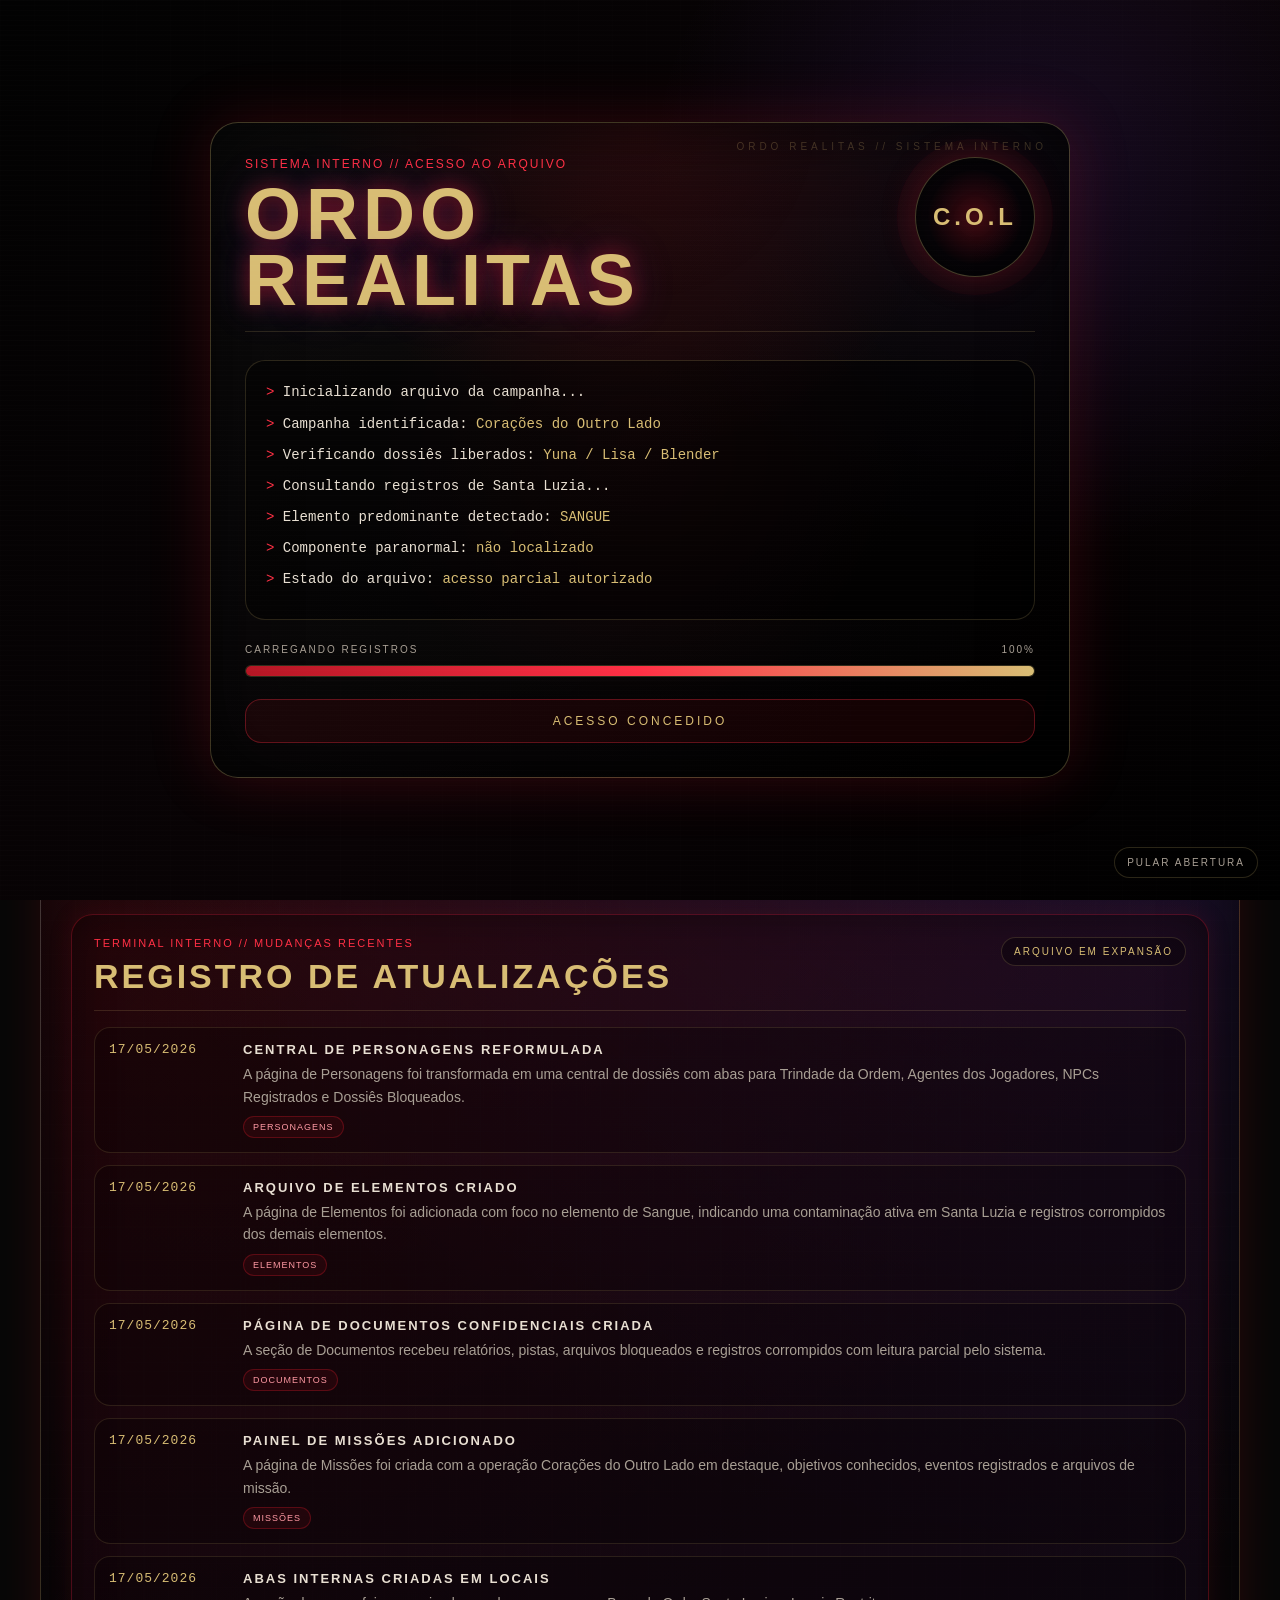
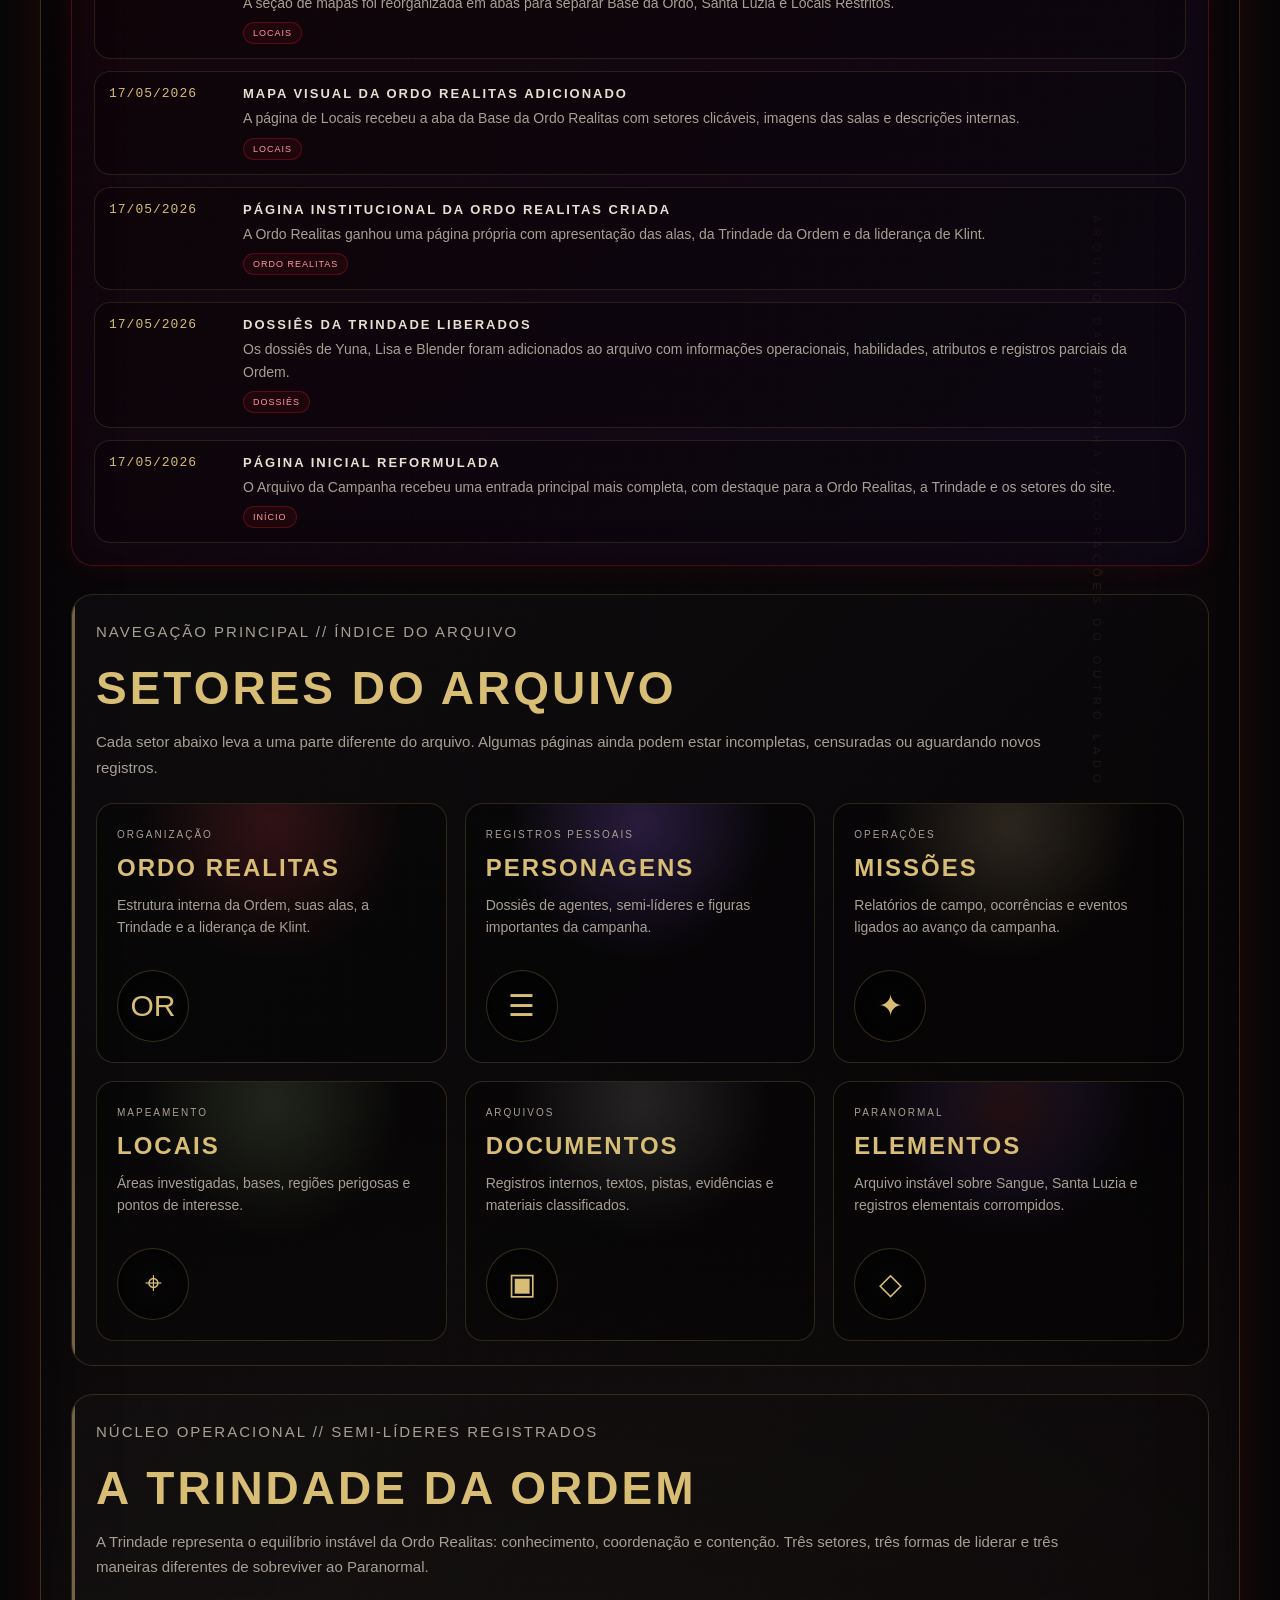
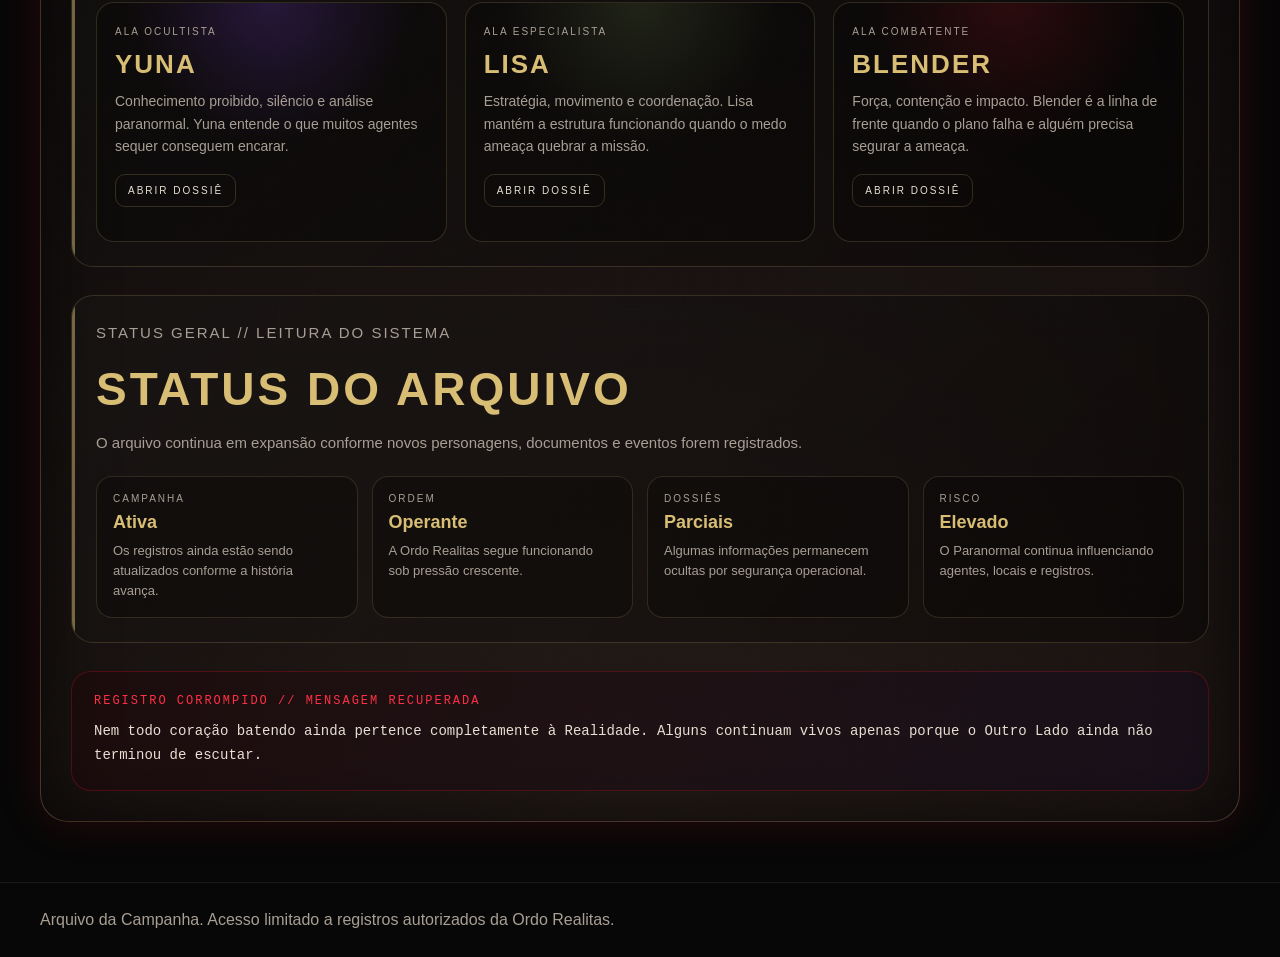
==== commit 0e6c4230: "Adicionar animação de abertura na página inicial" ====
--- a/index.html
+++ b/index.html
@@ -9,6 +9,327 @@
   <link rel="stylesheet" href="style.css">
 
   <style>
+    .tela-abertura {
+      position: fixed;
+      inset: 0;
+      z-index: 9999;
+      background:
+        radial-gradient(circle at 50% 50%, rgba(181, 22, 36, 0.24), transparent 34%),
+        radial-gradient(circle at 80% 20%, rgba(139, 77, 255, 0.12), transparent 30%),
+        linear-gradient(135deg, #020202, #090305 55%, #000);
+      display: grid;
+      place-items: center;
+      overflow: hidden;
+      transition: opacity 1s ease, visibility 1s ease;
+    }
+
+    .tela-abertura.sumir {
+      opacity: 0;
+      visibility: hidden;
+      pointer-events: none;
+    }
+
+    .tela-abertura::before {
+      content: "";
+      position: absolute;
+      inset: 0;
+      background:
+        linear-gradient(90deg, rgba(255,255,255,0.025) 1px, transparent 1px),
+        linear-gradient(rgba(255,255,255,0.025) 1px, transparent 1px);
+      background-size: 34px 34px;
+      opacity: 0.22;
+      animation: gradeMovendo 7s linear infinite;
+    }
+
+    .tela-abertura::after {
+      content: "";
+      position: absolute;
+      inset: 0;
+      background:
+        repeating-linear-gradient(
+          to bottom,
+          rgba(255,255,255,0.025) 0px,
+          rgba(255,255,255,0.025) 1px,
+          transparent 1px,
+          transparent 5px
+        );
+      opacity: 0.23;
+      mix-blend-mode: screen;
+      pointer-events: none;
+    }
+
+    @keyframes gradeMovendo {
+      from {
+        background-position: 0 0;
+      }
+
+      to {
+        background-position: 34px 34px;
+      }
+    }
+
+    .abertura-painel {
+      width: min(860px, calc(100vw - 36px));
+      min-height: 560px;
+      border: 1px solid rgba(216, 189, 116, 0.28);
+      border-radius: 28px;
+      padding: 34px;
+      background:
+        radial-gradient(circle at top, rgba(181,22,36,0.18), transparent 42%),
+        linear-gradient(135deg, rgba(255,255,255,0.045), rgba(0,0,0,0.18)),
+        rgba(0,0,0,0.62);
+      box-shadow:
+        0 0 60px rgba(181, 22, 36, 0.24),
+        inset 0 0 80px rgba(0, 0, 0, 0.76);
+      position: relative;
+      overflow: hidden;
+      animation: painelEntrada 1s ease both;
+    }
+
+    @keyframes painelEntrada {
+      from {
+        opacity: 0;
+        transform: scale(0.96) translateY(18px);
+      }
+
+      to {
+        opacity: 1;
+        transform: scale(1) translateY(0);
+      }
+    }
+
+    .abertura-painel::before {
+      content: "ORDO REALITAS // SISTEMA INTERNO";
+      position: absolute;
+      top: 18px;
+      right: 22px;
+      color: rgba(216, 189, 116, 0.24);
+      font-size: 10px;
+      letter-spacing: 4px;
+      text-transform: uppercase;
+    }
+
+    .abertura-topo {
+      display: flex;
+      justify-content: space-between;
+      gap: 18px;
+      align-items: flex-start;
+      border-bottom: 1px solid rgba(216, 189, 116, 0.16);
+      padding-bottom: 18px;
+      margin-bottom: 28px;
+    }
+
+    .abertura-classificacao {
+      color: #ff3045;
+      text-transform: uppercase;
+      letter-spacing: 2px;
+      font-size: 12px;
+      margin-bottom: 10px;
+    }
+
+    .abertura-topo h1 {
+      color: #d8bd74;
+      text-transform: uppercase;
+      letter-spacing: 5px;
+      font-size: clamp(34px, 7vw, 72px);
+      line-height: 0.92;
+      text-shadow:
+        0 0 20px rgba(181, 22, 36, 0.68),
+        0 0 46px rgba(139, 77, 255, 0.30);
+    }
+
+    .abertura-selo {
+      min-width: 120px;
+      min-height: 120px;
+      border: 1px solid rgba(216, 189, 116, 0.30);
+      border-radius: 50%;
+      display: grid;
+      place-items: center;
+      color: #d8bd74;
+      font-weight: bold;
+      letter-spacing: 4px;
+      font-size: 24px;
+      background:
+        radial-gradient(circle, rgba(181,22,36,0.34), transparent 58%),
+        rgba(0,0,0,0.40);
+      box-shadow:
+        0 0 0 18px rgba(181, 22, 36, 0.055),
+        0 0 34px rgba(181, 22, 36, 0.30),
+        inset 0 0 30px rgba(0,0,0,0.70);
+      animation: pulsoAbertura 2.2s infinite ease-in-out;
+    }
+
+    @keyframes pulsoAbertura {
+      0%, 100% {
+        transform: scale(1);
+        box-shadow:
+          0 0 0 18px rgba(181, 22, 36, 0.055),
+          0 0 34px rgba(181, 22, 36, 0.30),
+          inset 0 0 30px rgba(0,0,0,0.70);
+      }
+
+      50% {
+        transform: scale(1.04);
+        box-shadow:
+          0 0 0 24px rgba(181, 22, 36, 0.08),
+          0 0 48px rgba(255, 48, 69, 0.38),
+          inset 0 0 30px rgba(0,0,0,0.70);
+      }
+    }
+
+    .abertura-terminal {
+      border: 1px solid rgba(216, 189, 116, 0.18);
+      border-radius: 20px;
+      padding: 20px;
+      background: rgba(0,0,0,0.42);
+      font-family: monospace;
+      min-height: 245px;
+      position: relative;
+      overflow: hidden;
+    }
+
+    .abertura-terminal::before {
+      content: "";
+      position: absolute;
+      inset: 0;
+      background: linear-gradient(90deg, transparent, rgba(255,48,69,0.05), transparent);
+      transform: translateX(-100%);
+      animation: varredura 2.6s infinite linear;
+    }
+
+    @keyframes varredura {
+      from {
+        transform: translateX(-100%);
+      }
+
+      to {
+        transform: translateX(100%);
+      }
+    }
+
+    .linha-terminal {
+      color: #e8dfd2;
+      font-size: 14px;
+      line-height: 1.65;
+      margin-bottom: 8px;
+      opacity: 0;
+      transform: translateY(8px);
+      animation: surgirLinha 0.45s ease forwards;
+      position: relative;
+      z-index: 1;
+    }
+
+    .linha-terminal span {
+      color: #ff3045;
+    }
+
+    .linha-terminal strong {
+      color: #d8bd74;
+      font-weight: normal;
+    }
+
+    .linha-terminal:nth-child(1) { animation-delay: 0.25s; }
+    .linha-terminal:nth-child(2) { animation-delay: 0.75s; }
+    .linha-terminal:nth-child(3) { animation-delay: 1.25s; }
+    .linha-terminal:nth-child(4) { animation-delay: 1.75s; }
+    .linha-terminal:nth-child(5) { animation-delay: 2.25s; }
+    .linha-terminal:nth-child(6) { animation-delay: 2.75s; }
+    .linha-terminal:nth-child(7) { animation-delay: 3.25s; }
+
+    @keyframes surgirLinha {
+      to {
+        opacity: 1;
+        transform: translateY(0);
+      }
+    }
+
+    .abertura-barra-area {
+      margin-top: 24px;
+    }
+
+    .abertura-barra-topo {
+      display: flex;
+      justify-content: space-between;
+      gap: 14px;
+      color: #a89f94;
+      text-transform: uppercase;
+      letter-spacing: 2px;
+      font-size: 10px;
+      margin-bottom: 10px;
+    }
+
+    .abertura-barra {
+      height: 12px;
+      border: 1px solid rgba(216, 189, 116, 0.22);
+      border-radius: 999px;
+      background: rgba(0,0,0,0.55);
+      overflow: hidden;
+      position: relative;
+    }
+
+    .abertura-barra-preenchimento {
+      height: 100%;
+      width: 0%;
+      background:
+        linear-gradient(90deg, #b51624, #ff3045, #d8bd74);
+      box-shadow: 0 0 18px rgba(255,48,69,0.46);
+      animation: carregarArquivo 4.4s ease forwards;
+    }
+
+    @keyframes carregarArquivo {
+      0% { width: 0%; }
+      18% { width: 18%; }
+      38% { width: 41%; }
+      60% { width: 63%; }
+      82% { width: 86%; }
+      100% { width: 100%; }
+    }
+
+    .abertura-status-final {
+      margin-top: 22px;
+      border: 1px solid rgba(255, 48, 69, 0.32);
+      border-radius: 16px;
+      padding: 14px;
+      color: #d8bd74;
+      background: rgba(181,22,36,0.10);
+      text-transform: uppercase;
+      letter-spacing: 3px;
+      font-size: 12px;
+      text-align: center;
+      opacity: 0;
+      animation: acessoConcedido 0.8s ease forwards;
+      animation-delay: 4.15s;
+    }
+
+    @keyframes acessoConcedido {
+      to {
+        opacity: 1;
+      }
+    }
+
+    .pular-abertura {
+      position: absolute;
+      right: 22px;
+      bottom: 22px;
+      border: 1px solid rgba(216, 189, 116, 0.20);
+      border-radius: 999px;
+      padding: 9px 12px;
+      background: rgba(0,0,0,0.46);
+      color: #a89f94;
+      text-transform: uppercase;
+      letter-spacing: 2px;
+      font-size: 10px;
+      cursor: pointer;
+      transition: 0.25s;
+      z-index: 3;
+    }
+
+    .pular-abertura:hover {
+      color: #d8bd74;
+      border-color: #d8bd74;
+      box-shadow: 0 0 18px rgba(216, 189, 116, 0.12);
+    }
+
     .home-premium {
       --home-vermelho: #b51624;
       --home-roxo: #8b4dff;
@@ -672,6 +993,34 @@
     }
 
     @media (max-width: 720px) {
+      .abertura-painel {
+        padding: 22px;
+        min-height: 540px;
+      }
+
+      .abertura-topo {
+        flex-direction: column;
+      }
+
+      .abertura-selo {
+        min-width: 90px;
+        min-height: 90px;
+        font-size: 18px;
+      }
+
+      .abertura-terminal {
+        min-height: 260px;
+      }
+
+      .linha-terminal {
+        font-size: 12px;
+      }
+
+      .pular-abertura {
+        right: 14px;
+        bottom: 14px;
+      }
+
       .home-premium {
         padding: 18px;
       }
@@ -708,6 +1057,46 @@
 </head>
 
 <body>
+
+  <div class="tela-abertura" id="tela-abertura">
+    <div class="abertura-painel">
+      <div class="abertura-topo">
+        <div>
+          <p class="abertura-classificacao">Sistema interno // acesso ao arquivo</p>
+          <h1>Ordo<br>Realitas</h1>
+        </div>
+
+        <div class="abertura-selo">C.O.L</div>
+      </div>
+
+      <div class="abertura-terminal">
+        <p class="linha-terminal"><span>&gt;</span> Inicializando arquivo da campanha...</p>
+        <p class="linha-terminal"><span>&gt;</span> Campanha identificada: <strong>Corações do Outro Lado</strong></p>
+        <p class="linha-terminal"><span>&gt;</span> Verificando dossiês liberados: <strong>Yuna / Lisa / Blender</strong></p>
+        <p class="linha-terminal"><span>&gt;</span> Consultando registros de Santa Luzia...</p>
+        <p class="linha-terminal"><span>&gt;</span> Elemento predominante detectado: <strong>SANGUE</strong></p>
+        <p class="linha-terminal"><span>&gt;</span> Componente paranormal: <strong>não localizado</strong></p>
+        <p class="linha-terminal"><span>&gt;</span> Estado do arquivo: <strong>acesso parcial autorizado</strong></p>
+      </div>
+
+      <div class="abertura-barra-area">
+        <div class="abertura-barra-topo">
+          <span>Carregando registros</span>
+          <span>100%</span>
+        </div>
+
+        <div class="abertura-barra">
+          <div class="abertura-barra-preenchimento"></div>
+        </div>
+      </div>
+
+      <div class="abertura-status-final">
+        Acesso concedido
+      </div>
+    </div>
+
+    <button class="pular-abertura" id="pular-abertura">Pular abertura</button>
+  </div>
 
   <div class="fundo-paranormal"></div>
 
@@ -1080,5 +1469,26 @@
     </p>
   </footer>
 
+  <script>
+    const telaAbertura = document.querySelector("#tela-abertura");
+    const botaoPular = document.querySelector("#pular-abertura");
+
+    function fecharAbertura() {
+      if (!telaAbertura) return;
+
+      telaAbertura.classList.add("sumir");
+
+      setTimeout(() => {
+        telaAbertura.style.display = "none";
+      }, 1000);
+    }
+
+    setTimeout(fecharAbertura, 5600);
+
+    if (botaoPular) {
+      botaoPular.addEventListener("click", fecharAbertura);
+    }
+  </script>
+
 </body>
 </html>
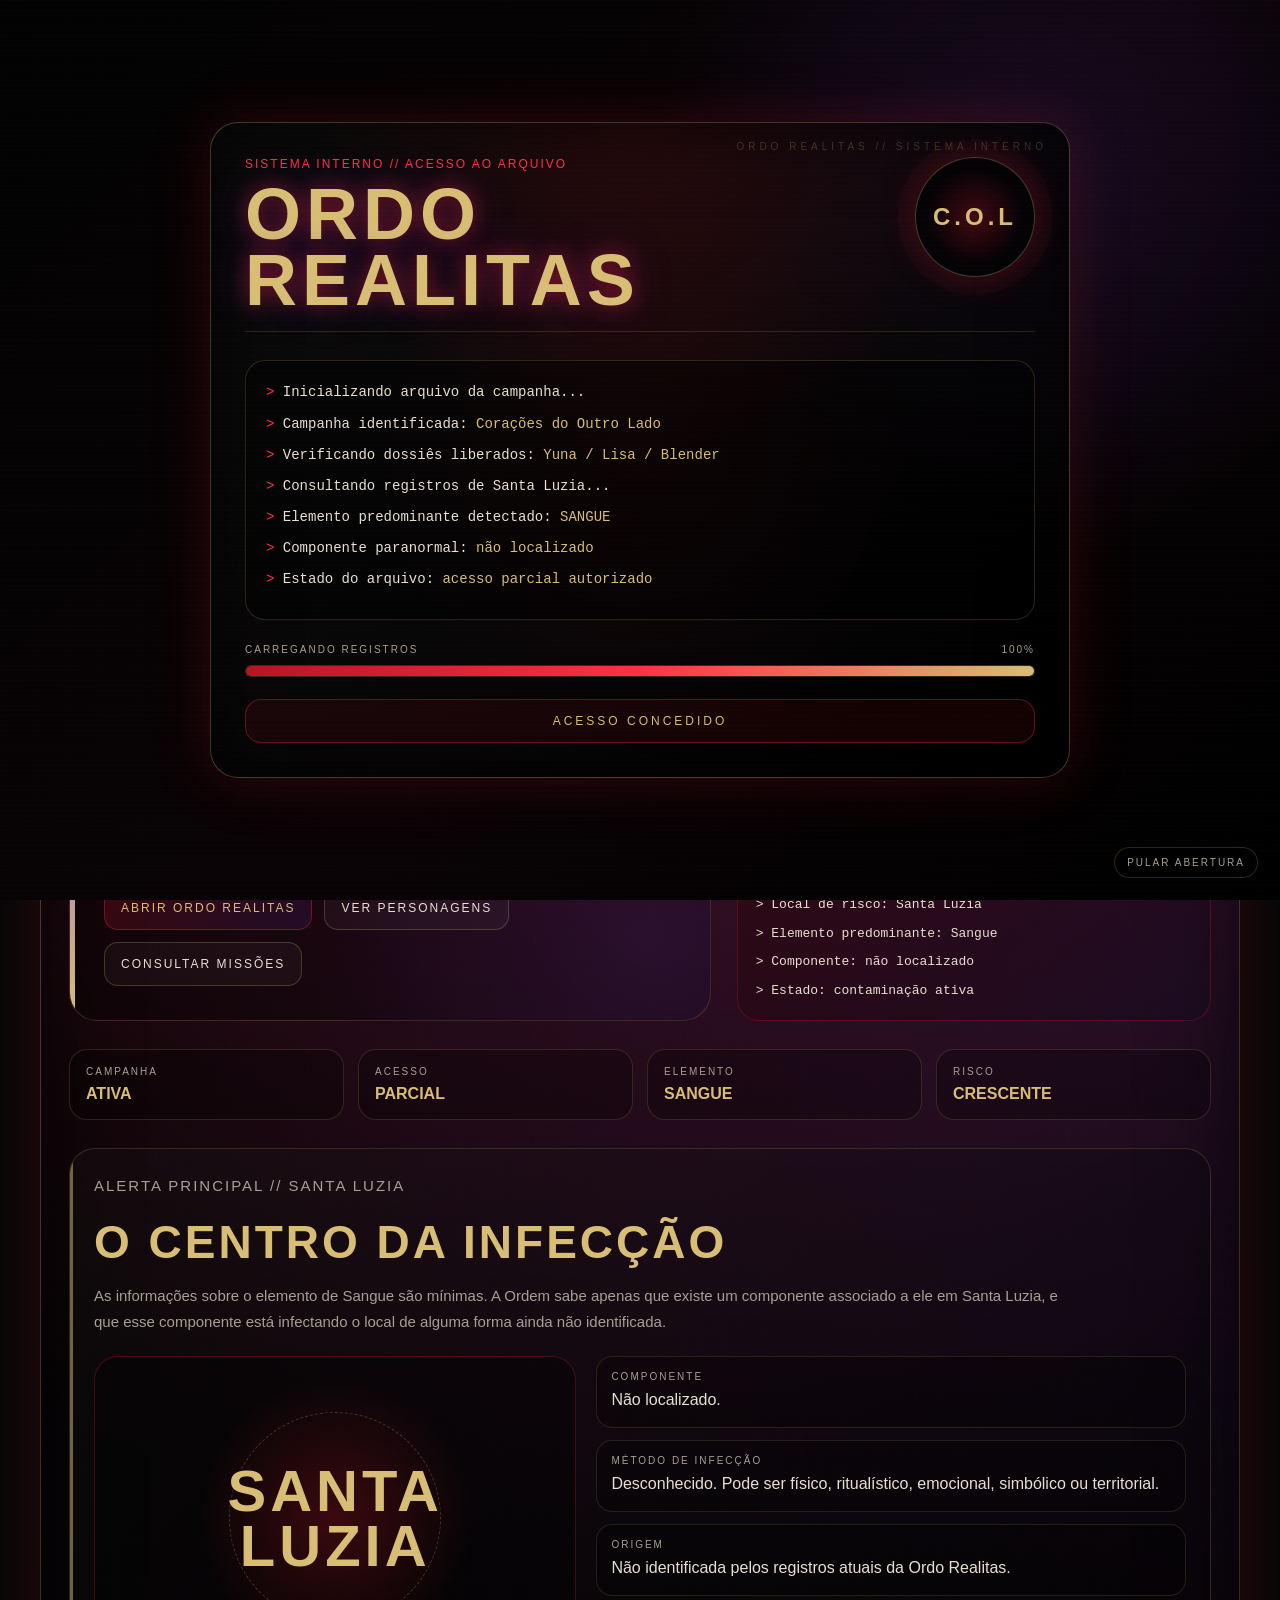
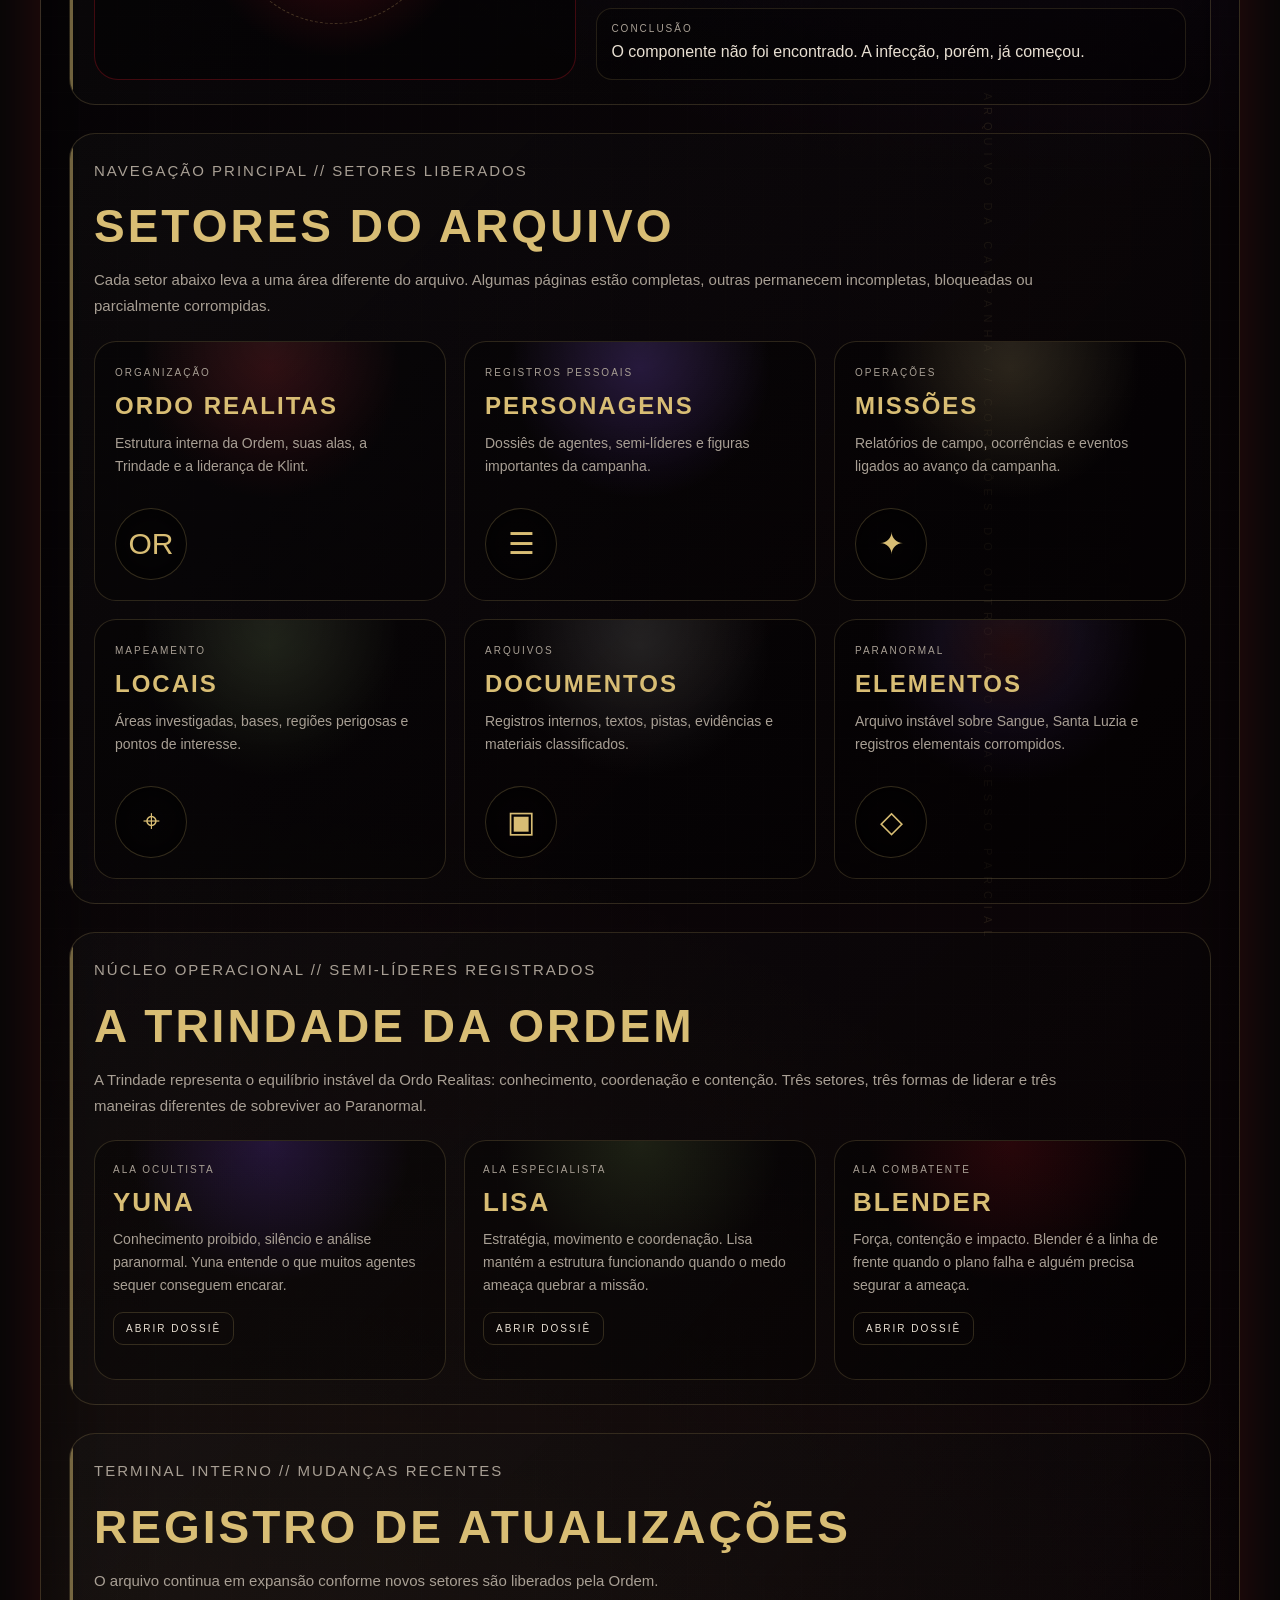
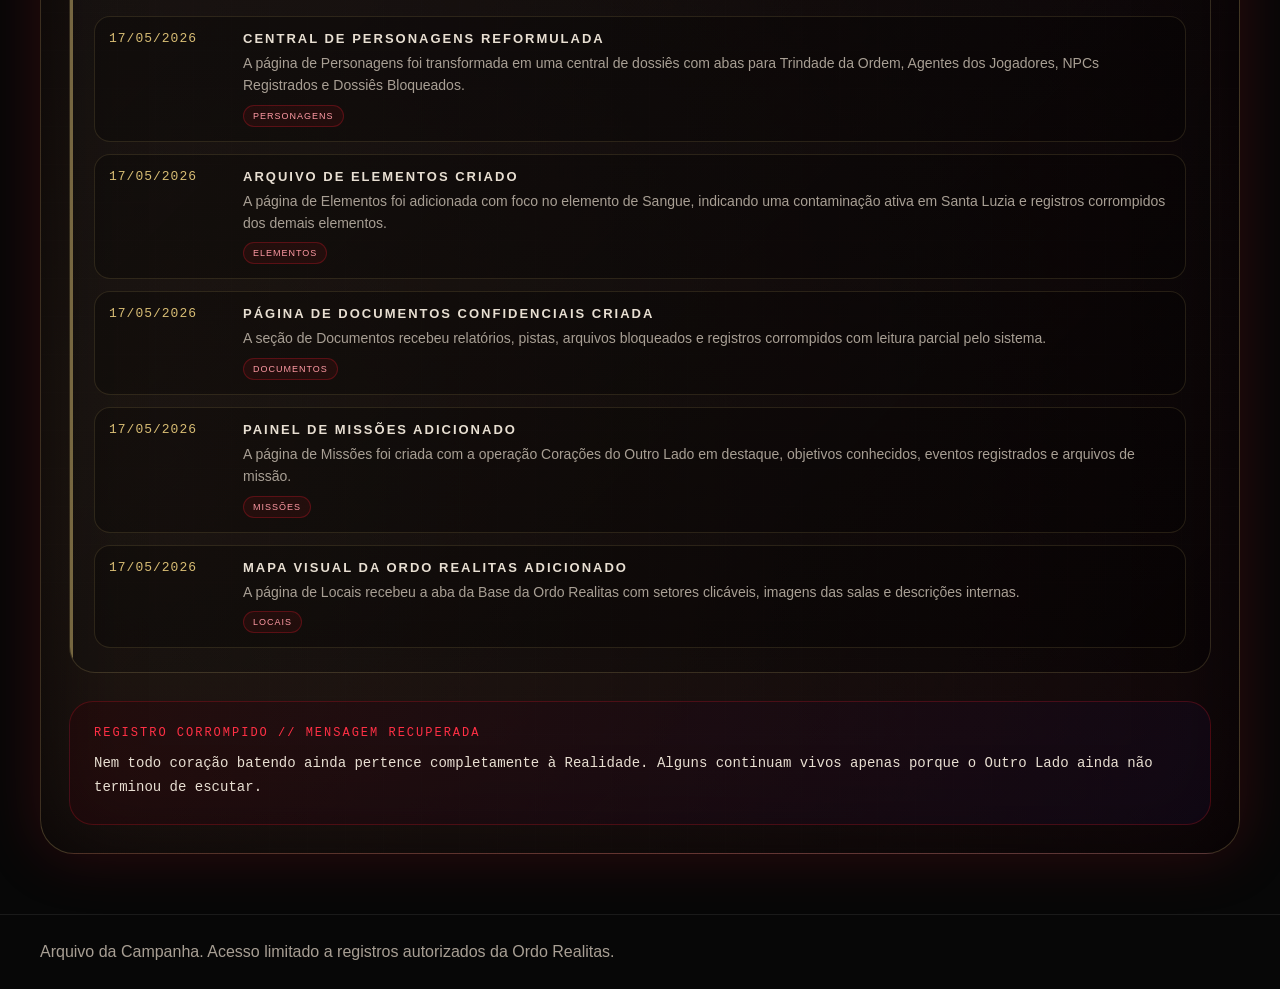
==== commit a78906b4: "Reformular visual cinematográfico da página inicial" ====
--- a/index.html
+++ b/index.html
@@ -59,13 +59,8 @@
     }
 
     @keyframes gradeMovendo {
-      from {
-        background-position: 0 0;
-      }
-
-      to {
-        background-position: 34px 34px;
-      }
+      from { background-position: 0 0; }
+      to { background-position: 34px 34px; }
     }
 
     .abertura-painel {
@@ -162,18 +157,10 @@
     @keyframes pulsoAbertura {
       0%, 100% {
         transform: scale(1);
-        box-shadow:
-          0 0 0 18px rgba(181, 22, 36, 0.055),
-          0 0 34px rgba(181, 22, 36, 0.30),
-          inset 0 0 30px rgba(0,0,0,0.70);
       }
 
       50% {
         transform: scale(1.04);
-        box-shadow:
-          0 0 0 24px rgba(181, 22, 36, 0.08),
-          0 0 48px rgba(255, 48, 69, 0.38),
-          inset 0 0 30px rgba(0,0,0,0.70);
       }
     }
 
@@ -198,13 +185,8 @@
     }
 
     @keyframes varredura {
-      from {
-        transform: translateX(-100%);
-      }
-
-      to {
-        transform: translateX(100%);
-      }
+      from { transform: translateX(-100%); }
+      to { transform: translateX(100%); }
     }
 
     .linha-terminal {
@@ -264,7 +246,6 @@
       border-radius: 999px;
       background: rgba(0,0,0,0.55);
       overflow: hidden;
-      position: relative;
     }
 
     .abertura-barra-preenchimento {
@@ -302,9 +283,7 @@
     }
 
     @keyframes acessoConcedido {
-      to {
-        opacity: 1;
-      }
+      to { opacity: 1; }
     }
 
     .pular-abertura {
@@ -330,124 +309,119 @@
       box-shadow: 0 0 18px rgba(216, 189, 116, 0.12);
     }
 
-    .home-premium {
-      --home-vermelho: #b51624;
-      --home-roxo: #8b4dff;
-      --home-amarelo: #d8bd74;
-      --home-verde: #6f8f4e;
-      --home-texto: #e8dfd2;
-      --home-fraco: #a89f94;
-
+    .home-cinematica {
+      --vermelho: #b51624;
+      --vermelho-vivo: #ff3045;
+      --roxo: #8b4dff;
+      --amarelo: #d8bd74;
+      --texto: #e8dfd2;
+      --fraco: #a89f94;
+
+      border-radius: 34px;
       border: 1px solid rgba(216, 189, 116, 0.22);
-      border-radius: 28px;
-      padding: 30px;
-      background:
-        radial-gradient(circle at 12% 12%, rgba(181, 22, 36, 0.22), transparent 30%),
-        radial-gradient(circle at 88% 10%, rgba(139, 77, 255, 0.18), transparent 28%),
-        radial-gradient(circle at 50% 100%, rgba(216, 189, 116, 0.10), transparent 36%),
-        linear-gradient(135deg, rgba(5, 5, 7, 0.98), rgba(15, 9, 12, 0.98));
+      padding: 28px;
+      background:
+        radial-gradient(circle at 50% 2%, rgba(181, 22, 36, 0.32), transparent 34%),
+        radial-gradient(circle at 90% 10%, rgba(139, 77, 255, 0.18), transparent 34%),
+        radial-gradient(circle at 10% 90%, rgba(216, 189, 116, 0.10), transparent 35%),
+        linear-gradient(135deg, rgba(4, 4, 6, 0.99), rgba(15, 5, 8, 0.98));
       box-shadow:
-        0 0 44px rgba(181, 22, 36, 0.18),
-        inset 0 0 70px rgba(0, 0, 0, 0.68);
+        0 0 60px rgba(181, 22, 36, 0.22),
+        inset 0 0 90px rgba(0, 0, 0, 0.72);
       position: relative;
       overflow: hidden;
     }
 
-    .home-premium::before {
+    .home-cinematica::before {
       content: "";
       position: absolute;
       inset: 0;
       background:
         linear-gradient(90deg, rgba(255,255,255,0.025) 1px, transparent 1px),
         linear-gradient(rgba(255,255,255,0.025) 1px, transparent 1px);
-      background-size: 34px 34px;
-      opacity: 0.23;
+      background-size: 38px 38px;
+      opacity: 0.20;
       pointer-events: none;
     }
 
-    .home-premium::after {
-      content: "ARQUIVO DA CAMPANHA // CORAÇÕES DO OUTRO LADO";
+    .home-cinematica::after {
+      content: "ARQUIVO DA CAMPANHA // CORAÇÕES DO OUTRO LADO // ACESSO PARCIAL";
       position: absolute;
-      right: -145px;
+      right: -175px;
       top: 50%;
       transform: rotate(90deg);
-      color: rgba(216, 189, 116, 0.12);
-      letter-spacing: 6px;
+      color: rgba(216, 189, 116, 0.11);
+      letter-spacing: 7px;
       font-size: 11px;
       pointer-events: none;
     }
 
-    .home-premium > * {
+    .home-cinematica > * {
       position: relative;
       z-index: 1;
     }
 
-    .home-hero {
-      min-height: 580px;
+    .classificacao {
+      color: var(--vermelho-vivo);
+      text-transform: uppercase;
+      letter-spacing: 2px;
+      font-size: 12px;
+    }
+
+    .hero-campanha {
+      min-height: 680px;
       display: grid;
-      grid-template-columns: 1.1fr 0.9fr;
-      gap: 28px;
+      grid-template-columns: 1.15fr 0.85fr;
+      gap: 26px;
       align-items: stretch;
-      padding-bottom: 30px;
       margin-bottom: 28px;
-      border-bottom: 1px solid rgba(216, 189, 116, 0.18);
-    }
-
-    .home-hero-texto {
+    }
+
+    .hero-titulo {
       border: 1px solid rgba(216, 189, 116, 0.18);
-      border-radius: 22px;
-      padding: 30px;
-      background:
-        linear-gradient(135deg, rgba(255,255,255,0.035), rgba(181,22,36,0.06)),
-        rgba(0,0,0,0.28);
+      border-radius: 28px;
+      padding: 34px;
+      background:
+        radial-gradient(circle at 18% 12%, rgba(181,22,36,0.22), transparent 34%),
+        radial-gradient(circle at 90% 90%, rgba(139,77,255,0.10), transparent 36%),
+        rgba(0,0,0,0.30);
+      position: relative;
+      overflow: hidden;
       display: flex;
       flex-direction: column;
       justify-content: center;
-      position: relative;
-      overflow: hidden;
-    }
-
-    .home-hero-texto::before {
+    }
+
+    .hero-titulo::before {
       content: "";
       position: absolute;
       left: 0;
       top: 0;
-      width: 4px;
+      width: 5px;
       height: 100%;
-      background: linear-gradient(to bottom, var(--home-vermelho), var(--home-roxo), var(--home-amarelo));
-    }
-
-    .classificacao {
-      color: #ff3045;
-      text-transform: uppercase;
-      letter-spacing: 2px;
-      font-size: 12px;
-    }
-
-    .home-hero-texto .classificacao {
-      margin-bottom: 18px;
-    }
-
-    .home-hero-texto h2 {
-      font-size: clamp(44px, 7vw, 96px);
-      line-height: 0.92;
-      letter-spacing: 5px;
-      text-transform: uppercase;
-      color: var(--home-amarelo);
+      background: linear-gradient(to bottom, var(--vermelho), var(--roxo), var(--amarelo));
+    }
+
+    .hero-titulo h2 {
+      color: var(--amarelo);
+      text-transform: uppercase;
+      letter-spacing: 6px;
+      line-height: 0.88;
+      font-size: clamp(48px, 8.5vw, 122px);
+      margin: 18px 0 24px;
       text-shadow:
-        0 0 18px rgba(181, 22, 36, 0.36),
-        0 0 36px rgba(139, 77, 255, 0.20);
-      margin-bottom: 22px;
-    }
-
-    .home-hero-texto p {
-      color: var(--home-fraco);
+        0 0 24px rgba(181, 22, 36, 0.55),
+        0 0 54px rgba(139, 77, 255, 0.25);
+    }
+
+    .hero-titulo p {
+      color: var(--fraco);
       line-height: 1.75;
       font-size: 16px;
-      max-width: 780px;
-    }
-
-    .home-hero-texto p + p {
+      max-width: 840px;
+    }
+
+    .hero-titulo p + p {
       margin-top: 14px;
     }
 
@@ -455,15 +429,15 @@
       display: flex;
       flex-wrap: wrap;
       gap: 12px;
-      margin-top: 26px;
+      margin-top: 28px;
     }
 
     .home-botao {
-      color: var(--home-texto);
+      color: var(--texto);
       text-decoration: none;
       border: 1px solid rgba(216, 189, 116, 0.24);
-      border-radius: 12px;
-      padding: 13px 16px;
+      border-radius: 14px;
+      padding: 14px 16px;
       background: rgba(255,255,255,0.035);
       text-transform: uppercase;
       letter-spacing: 2px;
@@ -472,164 +446,435 @@
     }
 
     .home-botao:hover {
-      color: var(--home-amarelo);
-      border-color: var(--home-amarelo);
+      color: var(--amarelo);
+      border-color: var(--amarelo);
       transform: translateY(-3px);
       box-shadow: 0 0 18px rgba(216, 189, 116, 0.16);
     }
 
     .home-botao.principal {
-      border-color: rgba(181, 22, 36, 0.58);
+      border-color: rgba(181, 22, 36, 0.62);
       background:
         linear-gradient(135deg, rgba(181,22,36,0.26), rgba(139,77,255,0.12)),
         rgba(0,0,0,0.24);
-      color: var(--home-amarelo);
-    }
-
-    .home-selo {
+      color: var(--amarelo);
+    }
+
+    .hero-painel {
+      display: grid;
+      gap: 16px;
+      grid-template-rows: 1fr auto;
+    }
+
+    .selo-principal {
       border: 1px solid rgba(216, 189, 116, 0.18);
-      border-radius: 22px;
-      min-height: 500px;
-      background:
-        radial-gradient(circle at center, rgba(181,22,36,0.20), transparent 34%),
-        radial-gradient(circle at center, rgba(139,77,255,0.16), transparent 58%),
+      border-radius: 28px;
+      background:
+        radial-gradient(circle at center, rgba(181,22,36,0.24), transparent 34%),
+        radial-gradient(circle at center, rgba(139,77,255,0.18), transparent 58%),
         rgba(0,0,0,0.36);
       display: grid;
       place-items: center;
+      min-height: 420px;
       position: relative;
       overflow: hidden;
     }
 
-    .home-selo::before {
+    .selo-principal::before {
       content: "";
       position: absolute;
-      width: 320px;
-      height: 320px;
+      width: 330px;
+      height: 330px;
       border-radius: 50%;
       border: 1px solid rgba(216, 189, 116, 0.28);
       box-shadow:
-        0 0 0 28px rgba(181, 22, 36, 0.04),
-        0 0 0 58px rgba(139, 77, 255, 0.03),
-        0 0 52px rgba(181, 22, 36, 0.30);
-    }
-
-    .home-selo::after {
+        0 0 0 30px rgba(181, 22, 36, 0.05),
+        0 0 0 64px rgba(139, 77, 255, 0.035),
+        0 0 62px rgba(181, 22, 36, 0.34);
+      animation: pulsoSeloHome 3s infinite ease-in-out;
+    }
+
+    .selo-principal::after {
       content: "C.O.L";
-      color: var(--home-amarelo);
-      font-size: clamp(58px, 8vw, 98px);
-      letter-spacing: 8px;
+      color: var(--amarelo);
+      font-size: clamp(62px, 8vw, 110px);
+      letter-spacing: 9px;
       font-weight: bold;
       text-shadow:
-        0 0 22px rgba(181, 22, 36, 0.75),
-        0 0 46px rgba(139, 77, 255, 0.40);
+        0 0 22px rgba(181, 22, 36, 0.80),
+        0 0 48px rgba(139, 77, 255, 0.40);
       z-index: 1;
     }
 
-    .home-selo-dados {
+    @keyframes pulsoSeloHome {
+      0%, 100% {
+        transform: scale(1);
+        opacity: 0.9;
+      }
+
+      50% {
+        transform: scale(1.045);
+        opacity: 1;
+      }
+    }
+
+    .leitura-sistema {
+      border: 1px solid rgba(181, 22, 36, 0.34);
+      border-radius: 22px;
+      padding: 18px;
+      background:
+        linear-gradient(135deg, rgba(181,22,36,0.12), rgba(139,77,255,0.06)),
+        rgba(0,0,0,0.42);
+      font-family: monospace;
+    }
+
+    .leitura-sistema span {
+      display: block;
+      color: var(--vermelho-vivo);
+      text-transform: uppercase;
+      letter-spacing: 2px;
+      font-size: 11px;
+      margin-bottom: 12px;
+    }
+
+    .leitura-sistema p {
+      color: var(--texto);
+      line-height: 1.6;
+      font-size: 13px;
+      margin-top: 8px;
+    }
+
+    .mini-status-grid {
+      display: grid;
+      grid-template-columns: repeat(4, 1fr);
+      gap: 14px;
+      margin-bottom: 28px;
+    }
+
+    .mini-status {
+      border: 1px solid rgba(216, 189, 116, 0.16);
+      border-radius: 18px;
+      padding: 16px;
+      background: rgba(0,0,0,0.28);
+    }
+
+    .mini-status span {
+      display: block;
+      color: var(--fraco);
+      text-transform: uppercase;
+      letter-spacing: 2px;
+      font-size: 10px;
+      margin-bottom: 8px;
+    }
+
+    .mini-status strong {
+      color: var(--amarelo);
+      text-transform: uppercase;
+      font-size: 16px;
+    }
+
+    .home-secao {
+      margin-top: 28px;
+      border: 1px solid rgba(216, 189, 116, 0.18);
+      border-radius: 26px;
+      padding: 24px;
+      background:
+        linear-gradient(135deg, rgba(255,255,255,0.028), rgba(0,0,0,0.18)),
+        rgba(0,0,0,0.20);
+      position: relative;
+      overflow: hidden;
+    }
+
+    .home-secao::before {
+      content: "";
       position: absolute;
-      left: 22px;
-      right: 22px;
-      bottom: 22px;
+      left: 0;
+      top: 0;
+      width: 3px;
+      height: 100%;
+      background: rgba(216, 189, 116, 0.5);
+    }
+
+    .home-secao h2 {
+      color: var(--amarelo);
+      text-transform: uppercase;
+      letter-spacing: 3px;
+      font-size: clamp(26px, 4vw, 46px);
+      margin-bottom: 14px;
+    }
+
+    .home-secao p {
+      color: var(--fraco);
+      line-height: 1.72;
+      font-size: 15px;
+      max-width: 980px;
+    }
+
+    .destaque-santa-luzia {
+      display: grid;
+      grid-template-columns: 0.9fr 1.1fr;
+      gap: 20px;
+      margin-top: 22px;
+    }
+
+    .santa-selo {
+      border: 1px solid rgba(181, 22, 36, 0.34);
+      border-radius: 24px;
+      padding: 22px;
+      background:
+        radial-gradient(circle at center, rgba(181,22,36,0.30), transparent 48%),
+        rgba(0,0,0,0.34);
+      min-height: 300px;
+      display: grid;
+      place-items: center;
+      text-align: center;
+      position: relative;
+      overflow: hidden;
+    }
+
+    .santa-selo::before {
+      content: "";
+      position: absolute;
+      width: 210px;
+      height: 210px;
+      border-radius: 50%;
+      border: 1px dashed rgba(216, 189, 116, 0.25);
+      animation: girarSelo 16s linear infinite;
+    }
+
+    @keyframes girarSelo {
+      to { transform: rotate(360deg); }
+    }
+
+    .santa-selo h3 {
+      color: var(--amarelo);
+      font-size: clamp(34px, 5vw, 58px);
+      text-transform: uppercase;
+      letter-spacing: 4px;
+      line-height: 0.95;
+      position: relative;
+      z-index: 1;
+    }
+
+    .santa-info {
+      display: grid;
+      gap: 12px;
+    }
+
+    .santa-linha {
+      border: 1px solid rgba(216, 189, 116, 0.14);
+      border-radius: 16px;
+      padding: 14px;
+      background: rgba(0,0,0,0.28);
+    }
+
+    .santa-linha span {
+      display: block;
+      color: var(--fraco);
+      text-transform: uppercase;
+      letter-spacing: 2px;
+      font-size: 10px;
+      margin-bottom: 6px;
+    }
+
+    .santa-linha strong {
+      color: var(--texto);
+      font-weight: normal;
+      line-height: 1.55;
+    }
+
+    .home-grid-principal {
       display: grid;
       grid-template-columns: repeat(3, 1fr);
-      gap: 10px;
-      z-index: 2;
-    }
-
-    .home-mini-dado {
+      gap: 18px;
+      margin-top: 22px;
+    }
+
+    .home-card-link {
+      min-height: 260px;
       border: 1px solid rgba(216, 189, 116, 0.18);
-      border-radius: 12px;
-      padding: 12px;
-      background: rgba(0,0,0,0.46);
-      text-align: center;
-    }
-
-    .home-mini-dado span {
-      display: block;
-      color: var(--home-fraco);
-      text-transform: uppercase;
-      letter-spacing: 2px;
-      font-size: 9px;
-      margin-bottom: 6px;
-    }
-
-    .home-mini-dado strong {
-      color: var(--home-amarelo);
-      font-size: 13px;
-      text-transform: uppercase;
-    }
-
-    .home-update-log {
-      margin-top: 28px;
-      border: 1px solid rgba(181, 22, 36, 0.36);
       border-radius: 22px;
-      padding: 22px;
-      background:
-        linear-gradient(135deg, rgba(181,22,36,0.10), rgba(139,77,255,0.07)),
-        rgba(0,0,0,0.38);
-      box-shadow:
-        0 0 24px rgba(181, 22, 36, 0.12),
-        inset 0 0 40px rgba(0, 0, 0, 0.45);
+      padding: 20px;
+      text-decoration: none;
+      background:
+        radial-gradient(circle at top, rgba(255,255,255,0.045), transparent 42%),
+        rgba(0,0,0,0.28);
       position: relative;
       overflow: hidden;
-    }
-
-    .home-update-log::before {
+      transition: 0.28s;
+      display: flex;
+      flex-direction: column;
+      justify-content: space-between;
+    }
+
+    .home-card-link:hover {
+      transform: translateY(-6px);
+      border-color: var(--amarelo);
+      box-shadow: 0 0 24px rgba(216, 189, 116, 0.13);
+    }
+
+    .home-card-link::before {
       content: "";
       position: absolute;
       inset: 0;
-      background:
-        linear-gradient(90deg, rgba(255,255,255,0.025) 1px, transparent 1px),
-        linear-gradient(rgba(255,255,255,0.025) 1px, transparent 1px);
-      background-size: 24px 24px;
-      opacity: 0.18;
+      opacity: 0.25;
       pointer-events: none;
     }
 
-    .home-update-log > * {
+    .home-card-link.ordo::before {
+      background: radial-gradient(circle at 50% 10%, rgba(181,22,36,0.75), transparent 45%);
+    }
+
+    .home-card-link.personagens::before {
+      background: radial-gradient(circle at 50% 10%, rgba(139,77,255,0.75), transparent 45%);
+    }
+
+    .home-card-link.missoes::before {
+      background: radial-gradient(circle at 50% 10%, rgba(216,189,116,0.55), transparent 45%);
+    }
+
+    .home-card-link.locais::before {
+      background: radial-gradient(circle at 50% 10%, rgba(111,143,78,0.65), transparent 45%);
+    }
+
+    .home-card-link.documentos::before {
+      background: radial-gradient(circle at 50% 10%, rgba(138,138,138,0.65), transparent 45%);
+    }
+
+    .home-card-link.elementos::before {
+      background: radial-gradient(circle at 50% 10%, rgba(181,22,36,0.45), rgba(139,77,255,0.24), transparent 48%);
+    }
+
+    .home-card-link > * {
       position: relative;
       z-index: 1;
     }
 
-    .home-update-topo {
-      display: flex;
-      justify-content: space-between;
-      gap: 16px;
-      align-items: flex-start;
-      border-bottom: 1px solid rgba(216, 189, 116, 0.16);
-      padding-bottom: 14px;
-      margin-bottom: 16px;
-    }
-
-    .home-update-topo div span {
-      display: block;
-      color: #ff3045;
-      text-transform: uppercase;
-      letter-spacing: 2px;
-      font-size: 11px;
-      margin-bottom: 8px;
-    }
-
-    .home-update-topo h2 {
-      color: var(--home-amarelo);
-      text-transform: uppercase;
-      letter-spacing: 3px;
-      font-size: clamp(22px, 3vw, 34px);
-    }
-
-    .home-update-status {
-      border: 1px solid rgba(216, 189, 116, 0.18);
-      border-radius: 999px;
-      padding: 8px 12px;
-      color: var(--home-amarelo);
-      background: rgba(0,0,0,0.34);
+    .home-card-link span {
+      color: var(--fraco);
       text-transform: uppercase;
       letter-spacing: 2px;
       font-size: 10px;
-      white-space: nowrap;
-    }
-
-    .home-update-lista {
+    }
+
+    .home-card-link h3 {
+      color: var(--amarelo);
+      text-transform: uppercase;
+      letter-spacing: 2px;
+      font-size: 24px;
+      margin: 12px 0;
+    }
+
+    .home-card-link p {
+      color: var(--fraco);
+      line-height: 1.62;
+      font-size: 14px;
+    }
+
+    .home-card-icone {
+      width: 72px;
+      height: 72px;
+      border-radius: 50%;
+      border: 1px solid rgba(216, 189, 116, 0.22);
+      display: grid;
+      place-items: center;
+      color: var(--amarelo);
+      font-size: 30px;
+      background: rgba(0,0,0,0.32);
+      margin-top: 20px;
+      box-shadow: inset 0 0 22px rgba(0,0,0,0.65);
+    }
+
+    .trindade-home {
+      display: grid;
+      grid-template-columns: repeat(3, 1fr);
+      gap: 18px;
+      margin-top: 22px;
+    }
+
+    .trindade-home-card {
+      border: 1px solid rgba(216, 189, 116, 0.18);
+      border-radius: 22px;
+      padding: 18px;
+      background: rgba(0,0,0,0.28);
+      min-height: 240px;
+      transition: 0.28s;
+      position: relative;
+      overflow: hidden;
+    }
+
+    .trindade-home-card:hover {
+      transform: translateY(-5px);
+      border-color: rgba(216, 189, 116, 0.42);
+    }
+
+    .trindade-home-card::before {
+      content: "";
+      position: absolute;
+      inset: 0;
+      opacity: 0.25;
+      pointer-events: none;
+    }
+
+    .trindade-home-card.yuna::before {
+      background: radial-gradient(circle at top, rgba(139,77,255,0.78), transparent 48%);
+    }
+
+    .trindade-home-card.lisa::before {
+      background: radial-gradient(circle at top, rgba(111,143,78,0.78), transparent 48%);
+    }
+
+    .trindade-home-card.blender::before {
+      background: radial-gradient(circle at top, rgba(181,22,36,0.78), transparent 48%);
+    }
+
+    .trindade-home-card > * {
+      position: relative;
+      z-index: 1;
+    }
+
+    .trindade-home-card span {
+      color: var(--fraco);
+      text-transform: uppercase;
+      letter-spacing: 2px;
+      font-size: 10px;
+    }
+
+    .trindade-home-card h3 {
+      color: var(--amarelo);
+      text-transform: uppercase;
+      letter-spacing: 2px;
+      font-size: 26px;
+      margin: 10px 0;
+    }
+
+    .trindade-home-card p {
+      color: var(--fraco);
+      font-size: 14px;
+      line-height: 1.62;
+    }
+
+    .trindade-home-card a {
+      display: inline-block;
+      margin-top: 16px;
+      color: var(--texto);
+      text-decoration: none;
+      border: 1px solid rgba(216, 189, 116, 0.20);
+      border-radius: 10px;
+      padding: 10px 12px;
+      text-transform: uppercase;
+      letter-spacing: 2px;
+      font-size: 10px;
+      transition: 0.22s;
+    }
+
+    .trindade-home-card a:hover {
+      color: var(--amarelo);
+      border-color: var(--amarelo);
+    }
+
+    .home-update-log {
+      margin-top: 22px;
       display: grid;
       gap: 12px;
     }
@@ -652,7 +897,7 @@
     }
 
     .home-update-data {
-      color: var(--home-amarelo);
+      color: var(--amarelo);
       font-family: monospace;
       font-size: 13px;
       letter-spacing: 1px;
@@ -660,7 +905,7 @@
 
     .home-update-conteudo strong {
       display: block;
-      color: var(--home-texto);
+      color: var(--texto);
       text-transform: uppercase;
       letter-spacing: 2px;
       font-size: 13px;
@@ -668,7 +913,7 @@
     }
 
     .home-update-conteudo p {
-      color: var(--home-fraco);
+      color: var(--fraco);
       line-height: 1.6;
       font-size: 14px;
     }
@@ -686,282 +931,20 @@
       font-size: 9px;
     }
 
-    .home-secao {
-      margin-top: 28px;
-      border: 1px solid rgba(216, 189, 116, 0.18);
-      border-radius: 22px;
-      padding: 24px;
-      background:
-        linear-gradient(135deg, rgba(255,255,255,0.028), rgba(0,0,0,0.18)),
-        rgba(0,0,0,0.20);
-      position: relative;
-      overflow: hidden;
-    }
-
-    .home-secao::before {
-      content: "";
-      position: absolute;
-      left: 0;
-      top: 0;
-      width: 3px;
-      height: 100%;
-      background: rgba(216, 189, 116, 0.5);
-    }
-
-    .home-secao h2 {
-      color: var(--home-amarelo);
-      text-transform: uppercase;
-      letter-spacing: 3px;
-      font-size: clamp(26px, 4vw, 46px);
-      margin-bottom: 14px;
-    }
-
-    .home-secao p {
-      color: var(--home-fraco);
-      line-height: 1.72;
-      font-size: 15px;
-      max-width: 980px;
-    }
-
-    .home-grid-principal {
-      display: grid;
-      grid-template-columns: repeat(3, 1fr);
-      gap: 18px;
-      margin-top: 22px;
-    }
-
-    .home-card-link {
-      min-height: 260px;
-      border: 1px solid rgba(216, 189, 116, 0.18);
-      border-radius: 18px;
-      padding: 20px;
-      text-decoration: none;
-      background:
-        radial-gradient(circle at top, rgba(255,255,255,0.045), transparent 42%),
-        rgba(0,0,0,0.28);
-      position: relative;
-      overflow: hidden;
-      transition: 0.28s;
-      display: flex;
-      flex-direction: column;
-      justify-content: space-between;
-    }
-
-    .home-card-link:hover {
-      transform: translateY(-6px);
-      border-color: var(--home-amarelo);
-      box-shadow: 0 0 24px rgba(216, 189, 116, 0.13);
-    }
-
-    .home-card-link::before {
-      content: "";
-      position: absolute;
-      inset: 0;
-      opacity: 0.25;
-      pointer-events: none;
-    }
-
-    .home-card-link.ordo::before {
-      background: radial-gradient(circle at 50% 10%, rgba(181,22,36,0.75), transparent 45%);
-    }
-
-    .home-card-link.personagens::before {
-      background: radial-gradient(circle at 50% 10%, rgba(139,77,255,0.75), transparent 45%);
-    }
-
-    .home-card-link.missoes::before {
-      background: radial-gradient(circle at 50% 10%, rgba(216,189,116,0.55), transparent 45%);
-    }
-
-    .home-card-link.locais::before {
-      background: radial-gradient(circle at 50% 10%, rgba(111,143,78,0.65), transparent 45%);
-    }
-
-    .home-card-link.documentos::before {
-      background: radial-gradient(circle at 50% 10%, rgba(138,138,138,0.65), transparent 45%);
-    }
-
-    .home-card-link.elementos::before {
-      background: radial-gradient(circle at 50% 10%, rgba(181,22,36,0.45), rgba(139,77,255,0.24), transparent 48%);
-    }
-
-    .home-card-link > * {
-      position: relative;
-      z-index: 1;
-    }
-
-    .home-card-link span {
-      color: var(--home-fraco);
-      text-transform: uppercase;
-      letter-spacing: 2px;
-      font-size: 10px;
-    }
-
-    .home-card-link h3 {
-      color: var(--home-amarelo);
-      text-transform: uppercase;
-      letter-spacing: 2px;
-      font-size: 24px;
-      margin: 12px 0;
-    }
-
-    .home-card-link p {
-      color: var(--home-fraco);
-      line-height: 1.62;
-      font-size: 14px;
-    }
-
-    .home-card-icone {
-      width: 72px;
-      height: 72px;
-      border-radius: 50%;
-      border: 1px solid rgba(216, 189, 116, 0.22);
-      display: grid;
-      place-items: center;
-      color: var(--home-amarelo);
-      font-size: 30px;
-      background: rgba(0,0,0,0.32);
-      margin-top: 20px;
-      box-shadow: inset 0 0 22px rgba(0,0,0,0.65);
-    }
-
-    .trindade-home {
-      display: grid;
-      grid-template-columns: repeat(3, 1fr);
-      gap: 18px;
-      margin-top: 22px;
-    }
-
-    .trindade-home-card {
-      border: 1px solid rgba(216, 189, 116, 0.18);
-      border-radius: 18px;
-      padding: 18px;
-      background: rgba(0,0,0,0.28);
-      min-height: 240px;
-      transition: 0.28s;
-      position: relative;
-      overflow: hidden;
-    }
-
-    .trindade-home-card:hover {
-      transform: translateY(-5px);
-      border-color: rgba(216, 189, 116, 0.42);
-    }
-
-    .trindade-home-card::before {
-      content: "";
-      position: absolute;
-      inset: 0;
-      opacity: 0.25;
-      pointer-events: none;
-    }
-
-    .trindade-home-card.yuna::before {
-      background: radial-gradient(circle at top, rgba(139,77,255,0.78), transparent 48%);
-    }
-
-    .trindade-home-card.lisa::before {
-      background: radial-gradient(circle at top, rgba(111,143,78,0.78), transparent 48%);
-    }
-
-    .trindade-home-card.blender::before {
-      background: radial-gradient(circle at top, rgba(181,22,36,0.78), transparent 48%);
-    }
-
-    .trindade-home-card > * {
-      position: relative;
-      z-index: 1;
-    }
-
-    .trindade-home-card span {
-      color: var(--home-fraco);
-      text-transform: uppercase;
-      letter-spacing: 2px;
-      font-size: 10px;
-    }
-
-    .trindade-home-card h3 {
-      color: var(--home-amarelo);
-      text-transform: uppercase;
-      letter-spacing: 2px;
-      font-size: 26px;
-      margin: 10px 0;
-    }
-
-    .trindade-home-card p {
-      color: var(--home-fraco);
-      font-size: 14px;
-      line-height: 1.62;
-    }
-
-    .trindade-home-card a {
-      display: inline-block;
-      margin-top: 16px;
-      color: var(--home-texto);
-      text-decoration: none;
-      border: 1px solid rgba(216, 189, 116, 0.20);
-      border-radius: 10px;
-      padding: 10px 12px;
-      text-transform: uppercase;
-      letter-spacing: 2px;
-      font-size: 10px;
-      transition: 0.22s;
-    }
-
-    .trindade-home-card a:hover {
-      color: var(--home-amarelo);
-      border-color: var(--home-amarelo);
-    }
-
-    .status-arquivo-home {
-      display: grid;
-      grid-template-columns: repeat(4, 1fr);
-      gap: 14px;
-      margin-top: 20px;
-    }
-
-    .status-home-card {
-      border: 1px solid rgba(216, 189, 116, 0.16);
-      border-radius: 16px;
-      padding: 16px;
-      background: rgba(0,0,0,0.26);
-    }
-
-    .status-home-card span {
-      display: block;
-      color: var(--home-fraco);
-      text-transform: uppercase;
-      letter-spacing: 2px;
-      font-size: 10px;
-      margin-bottom: 8px;
-    }
-
-    .status-home-card strong {
-      display: block;
-      color: var(--home-amarelo);
-      font-size: 18px;
-      margin-bottom: 8px;
-    }
-
-    .status-home-card p {
-      font-size: 13px;
-      line-height: 1.55;
-    }
-
     .home-terminal {
       margin-top: 28px;
       border: 1px solid rgba(181, 22, 36, 0.32);
-      border-radius: 20px;
-      padding: 22px;
-      background:
-        linear-gradient(135deg, rgba(181,22,36,0.08), rgba(139,77,255,0.06)),
-        rgba(0,0,0,0.36);
+      border-radius: 24px;
+      padding: 24px;
+      background:
+        linear-gradient(135deg, rgba(181,22,36,0.10), rgba(139,77,255,0.06)),
+        rgba(0,0,0,0.38);
       font-family: monospace;
     }
 
     .home-terminal span {
       display: block;
-      color: #ff3045;
+      color: var(--vermelho-vivo);
       margin-bottom: 12px;
       letter-spacing: 2px;
       text-transform: uppercase;
@@ -969,26 +952,24 @@
     }
 
     .home-terminal p {
-      color: var(--home-texto);
+      color: var(--texto);
       line-height: 1.7;
       font-size: 14px;
     }
 
     @media (max-width: 1080px) {
-      .home-hero {
+      .hero-campanha,
+      .destaque-santa-luzia {
         grid-template-columns: 1fr;
       }
 
+      .mini-status-grid,
       .home-grid-principal {
         grid-template-columns: 1fr 1fr;
       }
 
       .trindade-home {
         grid-template-columns: 1fr;
-      }
-
-      .status-arquivo-home {
-        grid-template-columns: repeat(2, 1fr);
       }
     }
 
@@ -1008,49 +989,29 @@
         font-size: 18px;
       }
 
-      .abertura-terminal {
-        min-height: 260px;
-      }
-
       .linha-terminal {
         font-size: 12px;
       }
 
-      .pular-abertura {
-        right: 14px;
-        bottom: 14px;
-      }
-
-      .home-premium {
+      .home-cinematica {
         padding: 18px;
       }
 
-      .home-hero-texto h2 {
-        font-size: 40px;
-      }
-
+      .hero-titulo {
+        padding: 24px;
+      }
+
+      .hero-titulo h2 {
+        font-size: 43px;
+      }
+
+      .mini-status-grid,
       .home-grid-principal {
         grid-template-columns: 1fr;
       }
 
-      .home-selo-dados {
-        grid-template-columns: 1fr;
-      }
-
-      .status-arquivo-home {
-        grid-template-columns: 1fr;
-      }
-
-      .home-update-topo {
-        flex-direction: column;
-      }
-
       .home-update-item {
         grid-template-columns: 1fr;
-      }
-
-      .home-update-status {
-        width: fit-content;
       }
     }
   </style>
@@ -1118,24 +1079,23 @@
 
   <main>
 
-    <section class="home-premium">
-
-      <section class="home-hero">
-
-        <div class="home-hero-texto">
+    <section class="home-cinematica">
+
+      <section class="hero-campanha">
+
+        <div class="hero-titulo">
           <p class="classificacao">Arquivo principal // campanha ativa</p>
 
           <h2>Corações<br>do Outro<br>Lado</h2>
 
           <p>
-            Este arquivo reúne registros, personagens, missões, locais e documentos
-            relacionados aos eventos de Corações do Outro Lado.
+            Este não é apenas um índice. É a porta de entrada para os registros de uma
+            campanha onde a Ordem tenta entender uma ameaça que já começou a se espalhar.
           </p>
 
           <p>
-            Nem toda informação está completa. Nem todo documento é confiável.
-            E nem todo agente registrado aqui voltou inteiro o suficiente para contar
-            a própria versão.
+            Santa Luzia foi tocada por algo ligado ao Sangue. O componente não foi localizado.
+            A infecção, porém, já foi considerada ativa.
           </p>
 
           <div class="home-acoes">
@@ -1145,40 +1105,203 @@
           </div>
         </div>
 
-        <div class="home-selo">
-          <div class="home-selo-dados">
-            <div class="home-mini-dado">
-              <span>Campanha</span>
-              <strong>Ativa</strong>
+        <aside class="hero-painel">
+          <div class="selo-principal"></div>
+
+          <div class="leitura-sistema">
+            <span>Última leitura do sistema</span>
+            <p>&gt; Local de risco: Santa Luzia</p>
+            <p>&gt; Elemento predominante: Sangue</p>
+            <p>&gt; Componente: não localizado</p>
+            <p>&gt; Estado: contaminação ativa</p>
+          </div>
+        </aside>
+
+      </section>
+
+      <section class="mini-status-grid">
+        <div class="mini-status">
+          <span>Campanha</span>
+          <strong>Ativa</strong>
+        </div>
+
+        <div class="mini-status">
+          <span>Acesso</span>
+          <strong>Parcial</strong>
+        </div>
+
+        <div class="mini-status">
+          <span>Elemento</span>
+          <strong>Sangue</strong>
+        </div>
+
+        <div class="mini-status">
+          <span>Risco</span>
+          <strong>Crescente</strong>
+        </div>
+      </section>
+
+      <section class="home-secao">
+        <p class="classificacao">Alerta principal // Santa Luzia</p>
+        <h2>O Centro da Infecção</h2>
+
+        <p>
+          As informações sobre o elemento de Sangue são mínimas. A Ordem sabe apenas que
+          existe um componente associado a ele em Santa Luzia, e que esse componente está
+          infectando o local de alguma forma ainda não identificada.
+        </p>
+
+        <div class="destaque-santa-luzia">
+          <div class="santa-selo">
+            <h3>Santa<br>Luzia</h3>
+          </div>
+
+          <div class="santa-info">
+            <div class="santa-linha">
+              <span>Componente</span>
+              <strong>Não localizado.</strong>
             </div>
 
-            <div class="home-mini-dado">
-              <span>Acesso</span>
-              <strong>Restrito</strong>
+            <div class="santa-linha">
+              <span>Método de infecção</span>
+              <strong>Desconhecido. Pode ser físico, ritualístico, emocional, simbólico ou territorial.</strong>
             </div>
 
-            <div class="home-mini-dado">
-              <span>Núcleo</span>
-              <strong>Ordem</strong>
+            <div class="santa-linha">
+              <span>Origem</span>
+              <strong>Não identificada pelos registros atuais da Ordo Realitas.</strong>
+            </div>
+
+            <div class="santa-linha">
+              <span>Conclusão</span>
+              <strong>O componente não foi encontrado. A infecção, porém, já começou.</strong>
             </div>
           </div>
         </div>
-
       </section>
 
-      <section class="home-update-log">
-        <div class="home-update-topo">
-          <div>
-            <span>Terminal interno // mudanças recentes</span>
-            <h2>Registro de Atualizações</h2>
-          </div>
-
-          <div class="home-update-status">
-            Arquivo em expansão
-          </div>
+      <section class="home-secao">
+        <p class="classificacao">Navegação principal // setores liberados</p>
+        <h2>Setores do Arquivo</h2>
+
+        <p>
+          Cada setor abaixo leva a uma área diferente do arquivo. Algumas páginas estão
+          completas, outras permanecem incompletas, bloqueadas ou parcialmente corrompidas.
+        </p>
+
+        <div class="home-grid-principal">
+
+          <a href="ordo.html" class="home-card-link ordo">
+            <div>
+              <span>Organização</span>
+              <h3>Ordo Realitas</h3>
+              <p>Estrutura interna da Ordem, suas alas, a Trindade e a liderança de Klint.</p>
+            </div>
+            <div class="home-card-icone">OR</div>
+          </a>
+
+          <a href="personagens.html" class="home-card-link personagens">
+            <div>
+              <span>Registros pessoais</span>
+              <h3>Personagens</h3>
+              <p>Dossiês de agentes, semi-líderes e figuras importantes da campanha.</p>
+            </div>
+            <div class="home-card-icone">☰</div>
+          </a>
+
+          <a href="missoes.html" class="home-card-link missoes">
+            <div>
+              <span>Operações</span>
+              <h3>Missões</h3>
+              <p>Relatórios de campo, ocorrências e eventos ligados ao avanço da campanha.</p>
+            </div>
+            <div class="home-card-icone">✦</div>
+          </a>
+
+          <a href="locais.html" class="home-card-link locais">
+            <div>
+              <span>Mapeamento</span>
+              <h3>Locais</h3>
+              <p>Áreas investigadas, bases, regiões perigosas e pontos de interesse.</p>
+            </div>
+            <div class="home-card-icone">⌖</div>
+          </a>
+
+          <a href="documentos.html" class="home-card-link documentos">
+            <div>
+              <span>Arquivos</span>
+              <h3>Documentos</h3>
+              <p>Registros internos, textos, pistas, evidências e materiais classificados.</p>
+            </div>
+            <div class="home-card-icone">▣</div>
+          </a>
+
+          <a href="elementos.html" class="home-card-link elementos">
+            <div>
+              <span>Paranormal</span>
+              <h3>Elementos</h3>
+              <p>Arquivo instável sobre Sangue, Santa Luzia e registros elementais corrompidos.</p>
+            </div>
+            <div class="home-card-icone">◇</div>
+          </a>
+
         </div>
-
-        <div class="home-update-lista">
+      </section>
+
+      <section class="home-secao">
+        <p class="classificacao">Núcleo operacional // semi-líderes registrados</p>
+        <h2>A Trindade da Ordem</h2>
+
+        <p>
+          A Trindade representa o equilíbrio instável da Ordo Realitas: conhecimento,
+          coordenação e contenção. Três setores, três formas de liderar e três maneiras
+          diferentes de sobreviver ao Paranormal.
+        </p>
+
+        <div class="trindade-home">
+
+          <article class="trindade-home-card yuna">
+            <span>Ala Ocultista</span>
+            <h3>Yuna</h3>
+            <p>
+              Conhecimento proibido, silêncio e análise paranormal. Yuna entende o que
+              muitos agentes sequer conseguem encarar.
+            </p>
+            <a href="yuna.html">Abrir dossiê</a>
+          </article>
+
+          <article class="trindade-home-card lisa">
+            <span>Ala Especialista</span>
+            <h3>Lisa</h3>
+            <p>
+              Estratégia, movimento e coordenação. Lisa mantém a estrutura funcionando
+              quando o medo ameaça quebrar a missão.
+            </p>
+            <a href="lisa.html">Abrir dossiê</a>
+          </article>
+
+          <article class="trindade-home-card blender">
+            <span>Ala Combatente</span>
+            <h3>Blender</h3>
+            <p>
+              Força, contenção e impacto. Blender é a linha de frente quando o plano
+              falha e alguém precisa segurar a ameaça.
+            </p>
+            <a href="blender.html">Abrir dossiê</a>
+          </article>
+
+        </div>
+      </section>
+
+      <section class="home-secao">
+        <p class="classificacao">Terminal interno // mudanças recentes</p>
+        <h2>Registro de Atualizações</h2>
+
+        <p>
+          O arquivo continua em expansão conforme novos setores são liberados pela Ordem.
+        </p>
+
+        <div class="home-update-log">
 
           <article class="home-update-item">
             <div class="home-update-data">17/05/2026</div>
@@ -1236,19 +1359,6 @@
             <div class="home-update-data">17/05/2026</div>
 
             <div class="home-update-conteudo">
-              <strong>Abas internas criadas em Locais</strong>
-              <p>
-                A seção de mapas foi reorganizada em abas para separar Base da Ordo,
-                Santa Luzia e Locais Restritos.
-              </p>
-              <span class="home-update-tag">Locais</span>
-            </div>
-          </article>
-
-          <article class="home-update-item">
-            <div class="home-update-data">17/05/2026</div>
-
-            <div class="home-update-conteudo">
               <strong>Mapa visual da Ordo Realitas adicionado</strong>
               <p>
                 A página de Locais recebeu a aba da Base da Ordo Realitas com setores clicáveis,
@@ -1258,196 +1368,6 @@
             </div>
           </article>
 
-          <article class="home-update-item">
-            <div class="home-update-data">17/05/2026</div>
-
-            <div class="home-update-conteudo">
-              <strong>Página institucional da Ordo Realitas criada</strong>
-              <p>
-                A Ordo Realitas ganhou uma página própria com apresentação das alas,
-                da Trindade da Ordem e da liderança de Klint.
-              </p>
-              <span class="home-update-tag">Ordo Realitas</span>
-            </div>
-          </article>
-
-          <article class="home-update-item">
-            <div class="home-update-data">17/05/2026</div>
-
-            <div class="home-update-conteudo">
-              <strong>Dossiês da Trindade liberados</strong>
-              <p>
-                Os dossiês de Yuna, Lisa e Blender foram adicionados ao arquivo com informações
-                operacionais, habilidades, atributos e registros parciais da Ordem.
-              </p>
-              <span class="home-update-tag">Dossiês</span>
-            </div>
-          </article>
-
-          <article class="home-update-item">
-            <div class="home-update-data">17/05/2026</div>
-
-            <div class="home-update-conteudo">
-              <strong>Página inicial reformulada</strong>
-              <p>
-                O Arquivo da Campanha recebeu uma entrada principal mais completa,
-                com destaque para a Ordo Realitas, a Trindade e os setores do site.
-              </p>
-              <span class="home-update-tag">Início</span>
-            </div>
-          </article>
-
-        </div>
-      </section>
-
-      <section class="home-secao">
-        <p class="classificacao">Navegação principal // índice do arquivo</p>
-        <h2>Setores do Arquivo</h2>
-
-        <p>
-          Cada setor abaixo leva a uma parte diferente do arquivo. Algumas páginas
-          ainda podem estar incompletas, censuradas ou aguardando novos registros.
-        </p>
-
-        <div class="home-grid-principal">
-
-          <a href="ordo.html" class="home-card-link ordo">
-            <div>
-              <span>Organização</span>
-              <h3>Ordo Realitas</h3>
-              <p>Estrutura interna da Ordem, suas alas, a Trindade e a liderança de Klint.</p>
-            </div>
-            <div class="home-card-icone">OR</div>
-          </a>
-
-          <a href="personagens.html" class="home-card-link personagens">
-            <div>
-              <span>Registros pessoais</span>
-              <h3>Personagens</h3>
-              <p>Dossiês de agentes, semi-líderes e figuras importantes da campanha.</p>
-            </div>
-            <div class="home-card-icone">☰</div>
-          </a>
-
-          <a href="missoes.html" class="home-card-link missoes">
-            <div>
-              <span>Operações</span>
-              <h3>Missões</h3>
-              <p>Relatórios de campo, ocorrências e eventos ligados ao avanço da campanha.</p>
-            </div>
-            <div class="home-card-icone">✦</div>
-          </a>
-
-          <a href="locais.html" class="home-card-link locais">
-            <div>
-              <span>Mapeamento</span>
-              <h3>Locais</h3>
-              <p>Áreas investigadas, bases, regiões perigosas e pontos de interesse.</p>
-            </div>
-            <div class="home-card-icone">⌖</div>
-          </a>
-
-          <a href="documentos.html" class="home-card-link documentos">
-            <div>
-              <span>Arquivos</span>
-              <h3>Documentos</h3>
-              <p>Registros internos, textos, pistas, evidências e materiais classificados.</p>
-            </div>
-            <div class="home-card-icone">▣</div>
-          </a>
-
-          <a href="elementos.html" class="home-card-link elementos">
-            <div>
-              <span>Paranormal</span>
-              <h3>Elementos</h3>
-              <p>Arquivo instável sobre Sangue, Santa Luzia e registros elementais corrompidos.</p>
-            </div>
-            <div class="home-card-icone">◇</div>
-          </a>
-
-        </div>
-      </section>
-
-      <section class="home-secao">
-        <p class="classificacao">Núcleo operacional // semi-líderes registrados</p>
-        <h2>A Trindade da Ordem</h2>
-
-        <p>
-          A Trindade representa o equilíbrio instável da Ordo Realitas: conhecimento,
-          coordenação e contenção. Três setores, três formas de liderar e três maneiras
-          diferentes de sobreviver ao Paranormal.
-        </p>
-
-        <div class="trindade-home">
-
-          <article class="trindade-home-card yuna">
-            <span>Ala Ocultista</span>
-            <h3>Yuna</h3>
-            <p>
-              Conhecimento proibido, silêncio e análise paranormal. Yuna entende o que
-              muitos agentes sequer conseguem encarar.
-            </p>
-            <a href="yuna.html">Abrir dossiê</a>
-          </article>
-
-          <article class="trindade-home-card lisa">
-            <span>Ala Especialista</span>
-            <h3>Lisa</h3>
-            <p>
-              Estratégia, movimento e coordenação. Lisa mantém a estrutura funcionando
-              quando o medo ameaça quebrar a missão.
-            </p>
-            <a href="lisa.html">Abrir dossiê</a>
-          </article>
-
-          <article class="trindade-home-card blender">
-            <span>Ala Combatente</span>
-            <h3>Blender</h3>
-            <p>
-              Força, contenção e impacto. Blender é a linha de frente quando o plano
-              falha e alguém precisa segurar a ameaça.
-            </p>
-            <a href="blender.html">Abrir dossiê</a>
-          </article>
-
-        </div>
-      </section>
-
-      <section class="home-secao">
-        <p class="classificacao">Status geral // leitura do sistema</p>
-        <h2>Status do Arquivo</h2>
-
-        <p>
-          O arquivo continua em expansão conforme novos personagens, documentos e
-          eventos forem registrados.
-        </p>
-
-        <div class="status-arquivo-home">
-
-          <div class="status-home-card">
-            <span>Campanha</span>
-            <strong>Ativa</strong>
-            <p>Os registros ainda estão sendo atualizados conforme a história avança.</p>
-          </div>
-
-          <div class="status-home-card">
-            <span>Ordem</span>
-            <strong>Operante</strong>
-            <p>A Ordo Realitas segue funcionando sob pressão crescente.</p>
-          </div>
-
-          <div class="status-home-card">
-            <span>Dossiês</span>
-            <strong>Parciais</strong>
-            <p>Algumas informações permanecem ocultas por segurança operacional.</p>
-          </div>
-
-          <div class="status-home-card">
-            <span>Risco</span>
-            <strong>Elevado</strong>
-            <p>O Paranormal continua influenciando agentes, locais e registros.</p>
-          </div>
-
         </div>
       </section>
 
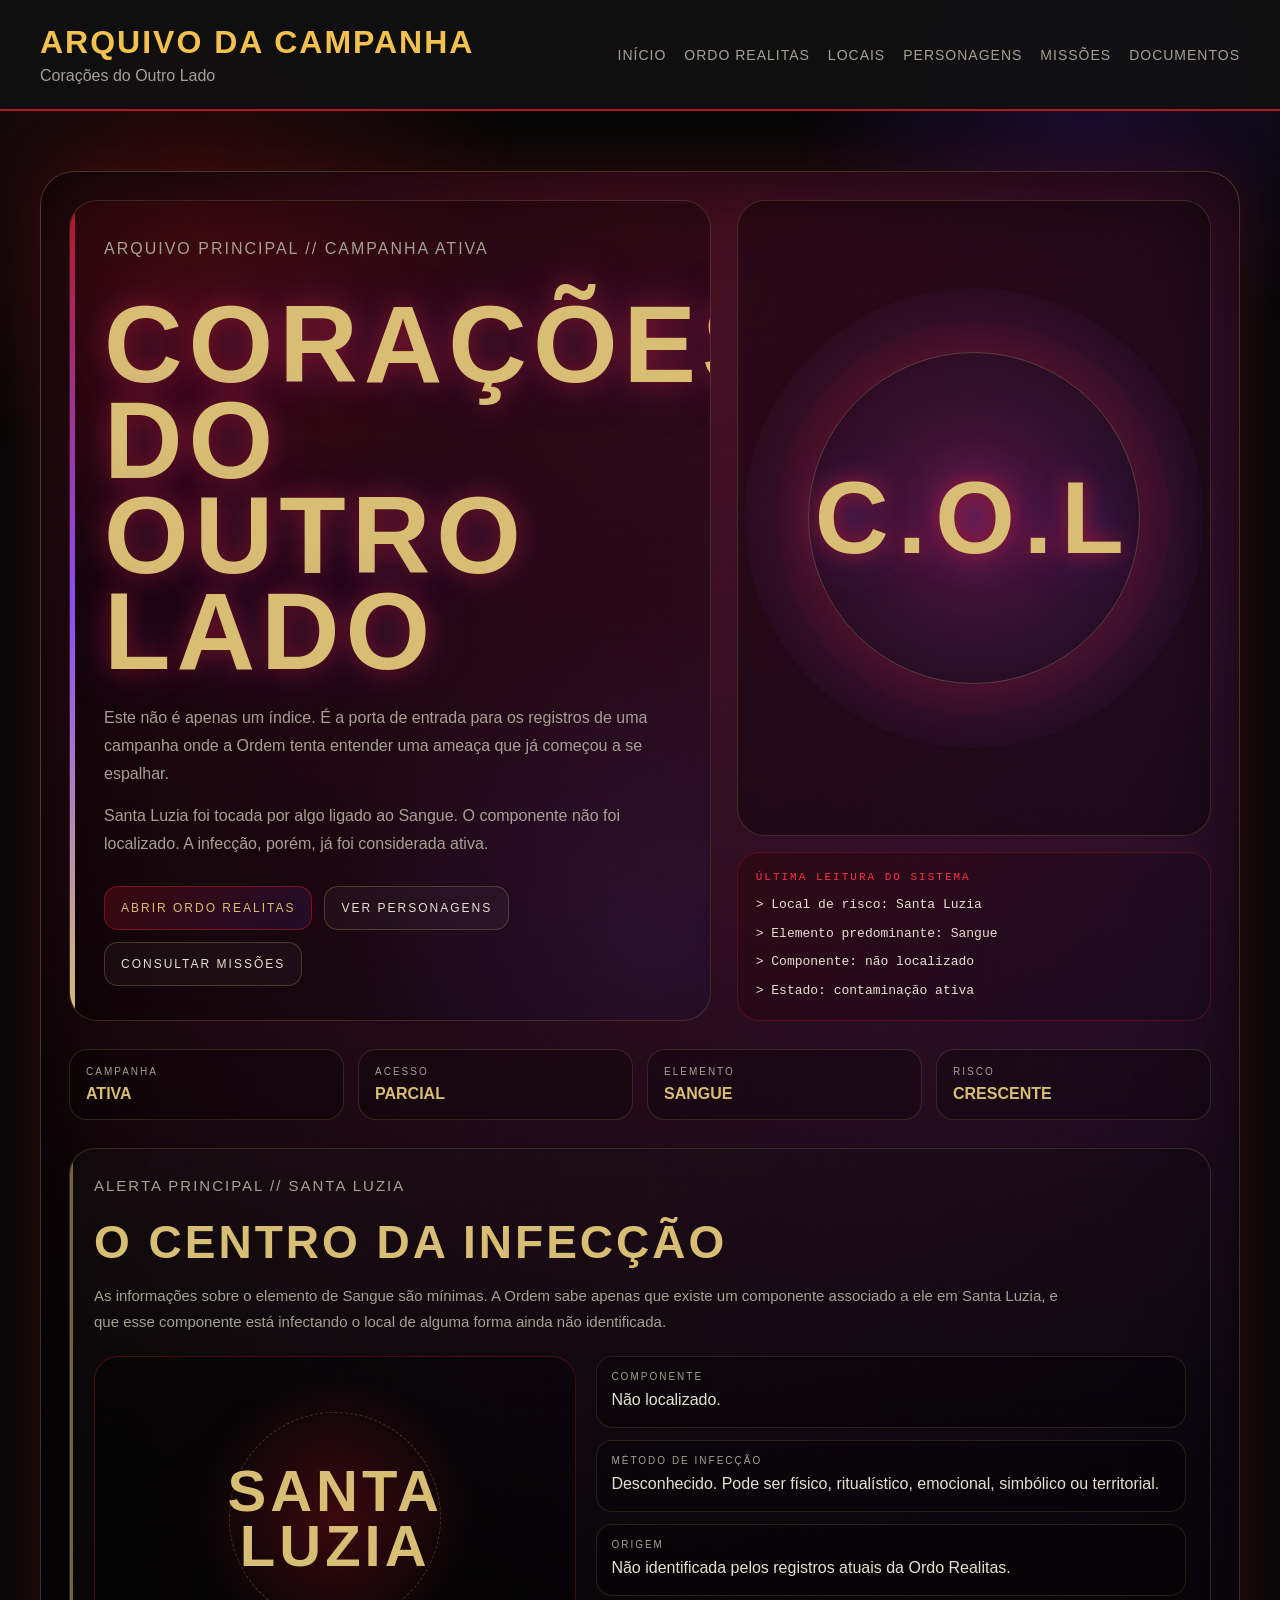
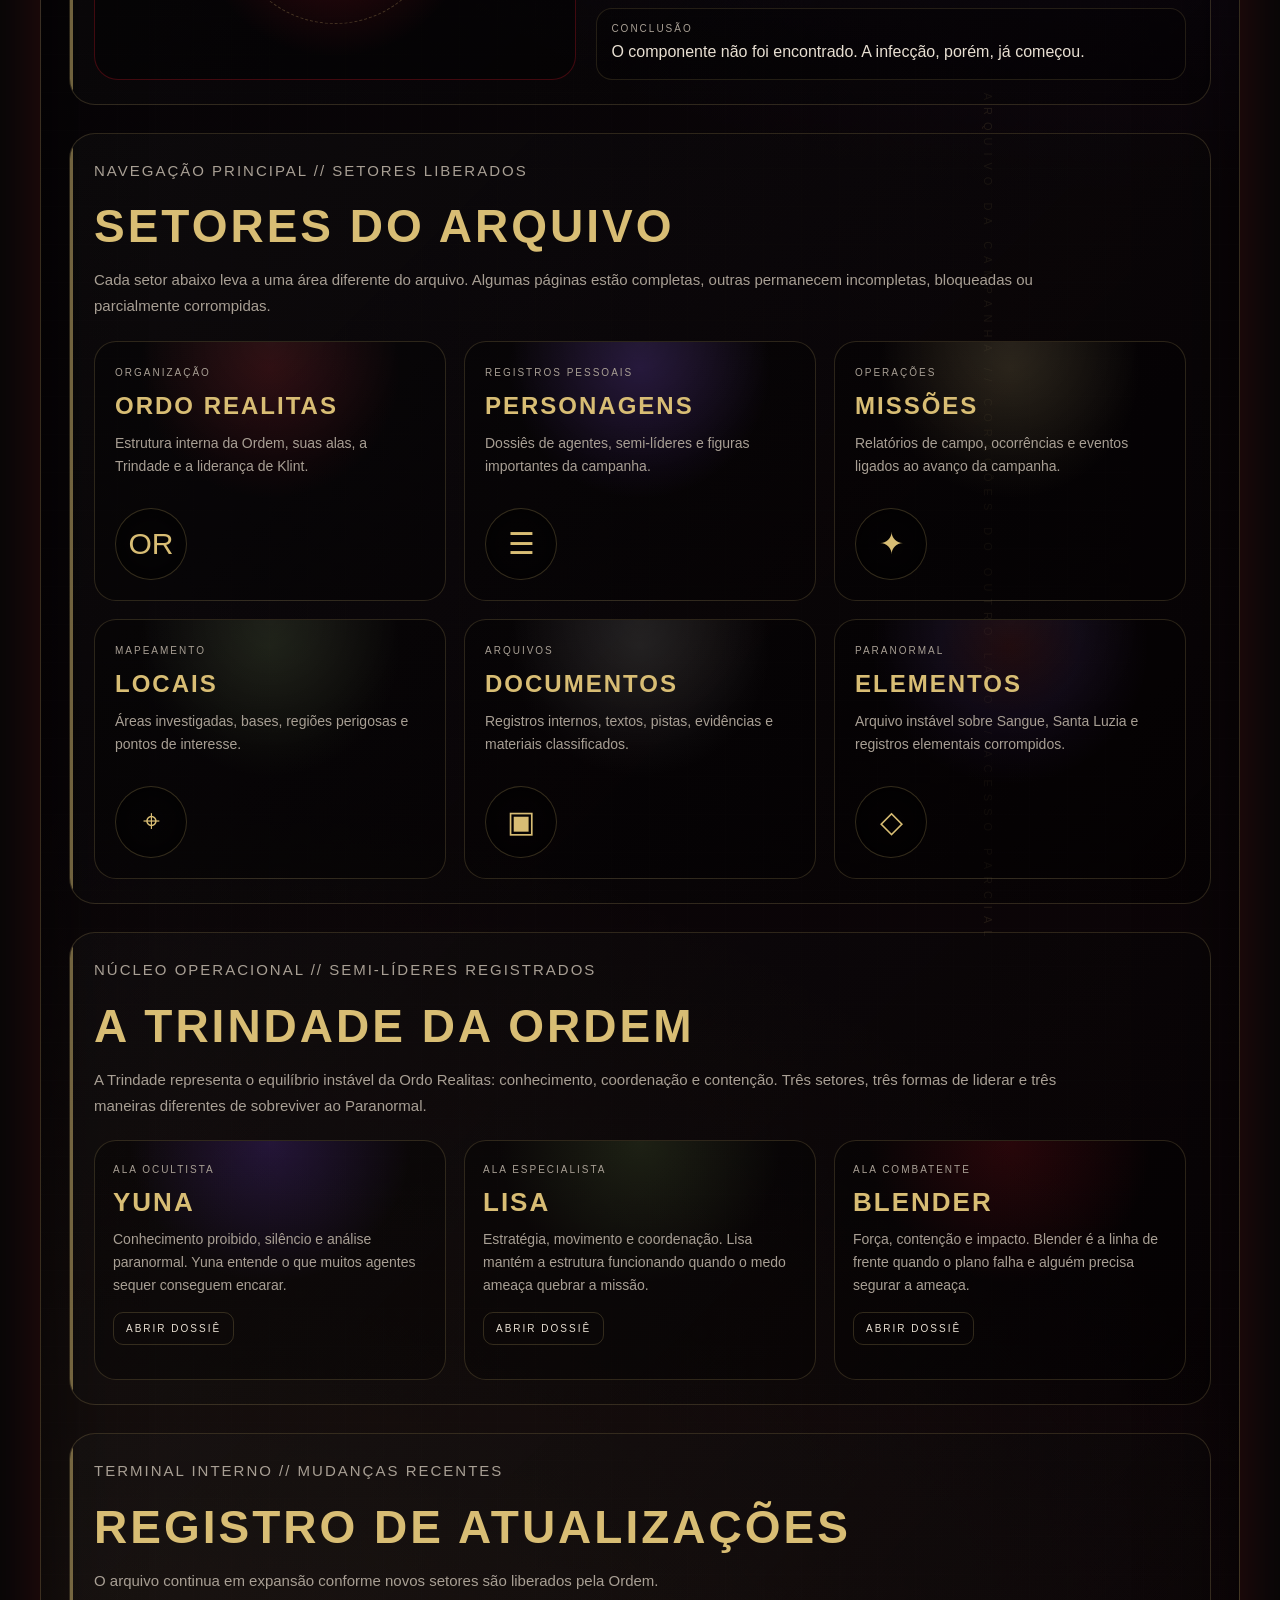
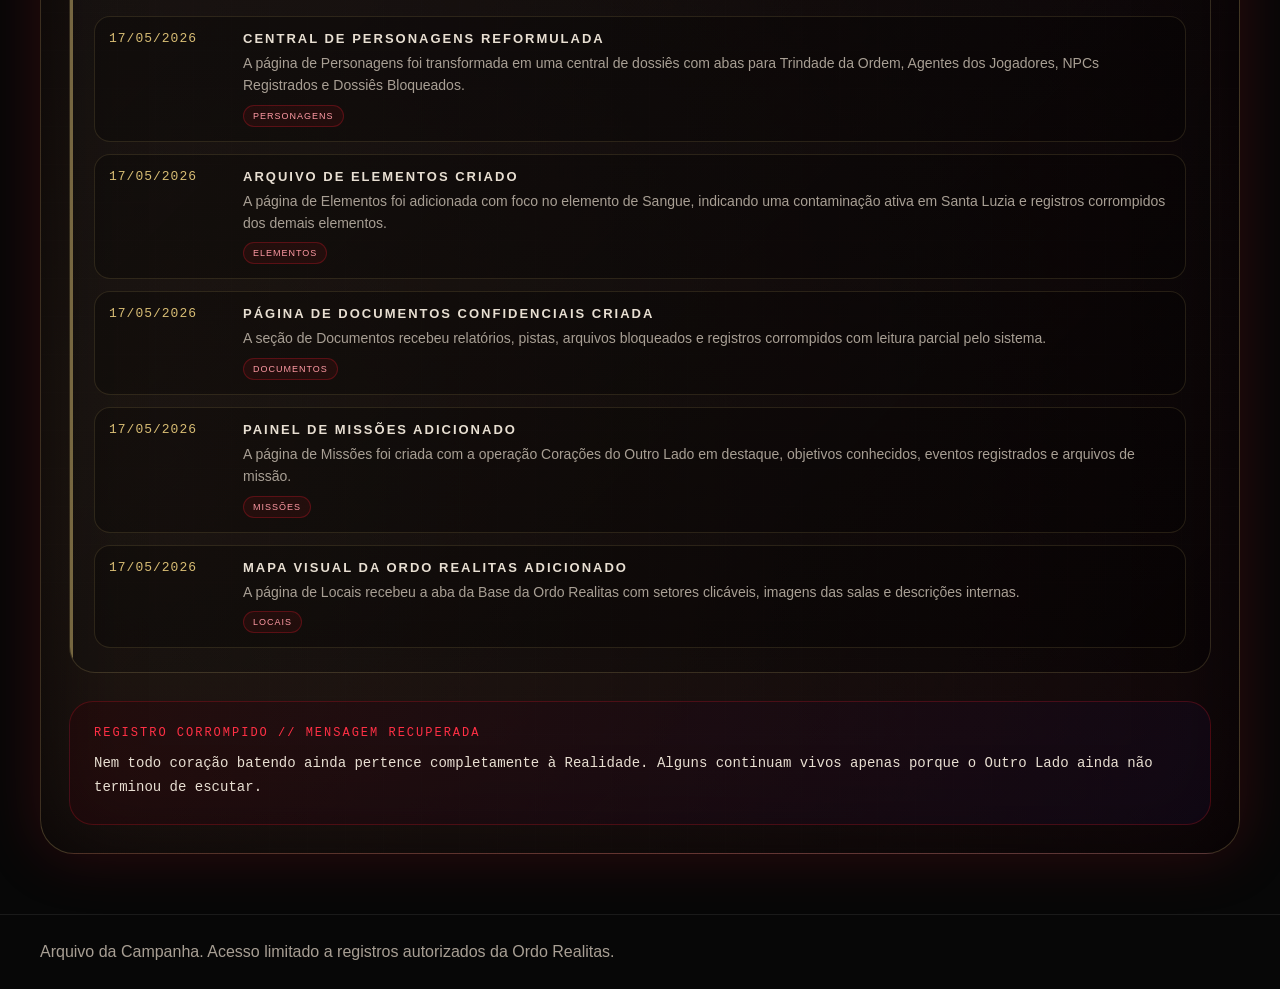
==== commit 553e2356: "Adicionar favicon do Arquivo da Campanha" ====
--- a/index.html
+++ b/index.html
@@ -5,7 +5,7 @@
   <meta name="viewport" content="width=device-width, initial-scale=1.0">
 
   <title>Arquivo da Campanha | Corações do Outro Lado</title>
-
+<link rel="icon" href="favicon.ico" type="image/x-icon">
   <link rel="stylesheet" href="style.css">
 
   <style>
--- a/style.css
+++ b/style.css
@@ -1123,3 +1123,855 @@
     height: 320px;
   }
 }
+/* =========================================================
+   POLIMENTO MOBILE GLOBAL — ARQUIVO DA CAMPANHA
+   Cole este bloco no FINAL do style.css
+========================================================= */
+
+@media (max-width: 900px) {
+
+  * {
+    box-sizing: border-box;
+  }
+
+  html {
+    scroll-behavior: smooth;
+  }
+
+  body {
+    overflow-x: hidden;
+  }
+
+  main {
+    width: 100%;
+    padding: 14px;
+  }
+
+  img {
+    max-width: 100%;
+    height: auto;
+  }
+
+  header {
+    position: relative;
+    margin: 12px;
+    padding: 18px;
+    border-radius: 22px;
+    flex-direction: column;
+    align-items: flex-start;
+    gap: 14px;
+  }
+
+  header h1 {
+    font-size: 24px;
+    line-height: 1.05;
+  }
+
+  header p {
+    font-size: 12px;
+    line-height: 1.4;
+  }
+
+  nav {
+    width: 100%;
+    display: flex;
+    gap: 8px;
+    overflow-x: auto;
+    padding-bottom: 4px;
+    scrollbar-width: none;
+  }
+
+  nav::-webkit-scrollbar {
+    display: none;
+  }
+
+  nav a {
+    flex: 0 0 auto;
+    padding: 10px 12px;
+    border-radius: 999px;
+    font-size: 11px;
+    white-space: nowrap;
+    background: rgba(0, 0, 0, 0.28);
+    border: 1px solid rgba(216, 189, 116, 0.16);
+  }
+
+  section,
+  article,
+  .home-cinematica,
+  .home-premium,
+  .personagens-pagina,
+  .elementos-pagina,
+  .documentos-pagina,
+  .missoes-pagina,
+  .locais-pagina,
+  .ordo-pagina,
+  .dossie-container,
+  .ficha-container {
+    max-width: 100%;
+  }
+
+  .classificacao {
+    font-size: 10px;
+    line-height: 1.4;
+    letter-spacing: 1.5px;
+  }
+
+  h1,
+  h2,
+  h3 {
+    word-break: normal;
+    overflow-wrap: break-word;
+  }
+
+  p {
+    font-size: 14px;
+    line-height: 1.68;
+  }
+
+  .home-secao,
+  .personagens-secao,
+  .elementos-secao,
+  .documentos-secao,
+  .missoes-secao,
+  .locais-secao,
+  .ordo-secao,
+  .dossie-bloco {
+    padding: 18px;
+    border-radius: 20px;
+    margin-top: 18px;
+  }
+
+  .home-secao h2,
+  .personagens-secao h2,
+  .elementos-secao h2,
+  .documentos-secao h2,
+  .missoes-secao h2,
+  .locais-secao h2,
+  .ordo-secao h2 {
+    font-size: 28px;
+    line-height: 1;
+    letter-spacing: 2px;
+  }
+
+  .home-botao,
+  .personagem-card a,
+  .trindade-home-card a,
+  .botao-bloqueado {
+    width: 100%;
+    text-align: center;
+    justify-content: center;
+  }
+}
+
+/* =========================================================
+   HOME MOBILE — PÁGINA INICIAL CINEMATOGRÁFICA
+========================================================= */
+
+@media (max-width: 720px) {
+
+  .home-cinematica,
+  .home-premium {
+    padding: 14px;
+    border-radius: 24px;
+  }
+
+  .hero-campanha,
+  .home-hero,
+  .destaque-santa-luzia {
+    display: grid;
+    grid-template-columns: 1fr !important;
+    gap: 16px;
+    min-height: auto;
+  }
+
+  .hero-titulo,
+  .home-hero-texto {
+    padding: 22px;
+    border-radius: 20px;
+    min-height: auto;
+  }
+
+  .hero-titulo h2,
+  .home-hero-texto h2 {
+    font-size: 38px;
+    line-height: 0.95;
+    letter-spacing: 3px;
+  }
+
+  .hero-titulo p,
+  .home-hero-texto p {
+    font-size: 14px;
+  }
+
+  .home-acoes {
+    display: grid;
+    grid-template-columns: 1fr;
+    gap: 10px;
+  }
+
+  .home-botao {
+    width: 100%;
+    text-align: center;
+  }
+
+  .selo-principal,
+  .home-selo {
+    min-height: 280px;
+    border-radius: 20px;
+  }
+
+  .selo-principal::before,
+  .home-selo::before {
+    width: 220px;
+    height: 220px;
+  }
+
+  .selo-principal::after,
+  .home-selo::after {
+    font-size: 48px;
+    letter-spacing: 5px;
+  }
+
+  .home-selo-dados {
+    position: relative;
+    left: auto;
+    right: auto;
+    bottom: auto;
+    width: 100%;
+    padding: 16px;
+    grid-template-columns: 1fr;
+    align-self: end;
+  }
+
+  .mini-status-grid,
+  .home-grid-principal,
+  .trindade-home,
+  .status-arquivo-home {
+    display: grid;
+    grid-template-columns: 1fr !important;
+    gap: 14px;
+  }
+
+  .mini-status,
+  .home-card-link,
+  .trindade-home-card,
+  .status-home-card {
+    min-height: auto;
+    padding: 18px;
+    border-radius: 18px;
+  }
+
+  .home-card-link h3,
+  .trindade-home-card h3 {
+    font-size: 22px;
+  }
+
+  .home-card-icone {
+    width: 58px;
+    height: 58px;
+    font-size: 22px;
+  }
+
+  .santa-selo {
+    min-height: 220px;
+  }
+
+  .santa-selo h3 {
+    font-size: 36px;
+  }
+
+  .santa-linha {
+    padding: 14px;
+  }
+
+  .leitura-sistema,
+  .home-terminal {
+    padding: 18px;
+    border-radius: 18px;
+  }
+
+  .home-update-item {
+    display: grid;
+    grid-template-columns: 1fr !important;
+    gap: 8px;
+    padding: 14px;
+  }
+
+  .home-update-data {
+    font-size: 12px;
+  }
+
+  .home-update-conteudo strong {
+    font-size: 12px;
+    line-height: 1.4;
+  }
+}
+
+/* =========================================================
+   ABERTURA MOBILE
+========================================================= */
+
+@media (max-width: 620px) {
+
+  .tela-abertura {
+    padding: 12px;
+  }
+
+  .abertura-painel {
+    width: 100%;
+    min-height: auto;
+    max-height: calc(100vh - 24px);
+    overflow-y: auto;
+    padding: 20px;
+    border-radius: 22px;
+  }
+
+  .abertura-painel::before {
+    display: none;
+  }
+
+  .abertura-topo {
+    flex-direction: column;
+    gap: 16px;
+    margin-bottom: 20px;
+  }
+
+  .abertura-topo h1 {
+    font-size: 42px;
+    letter-spacing: 4px;
+  }
+
+  .abertura-selo {
+    min-width: 86px;
+    min-height: 86px;
+    font-size: 18px;
+  }
+
+  .abertura-terminal {
+    min-height: auto;
+    padding: 16px;
+    border-radius: 16px;
+  }
+
+  .linha-terminal {
+    font-size: 12px;
+    line-height: 1.55;
+  }
+
+  .abertura-barra-area {
+    margin-top: 18px;
+  }
+
+  .abertura-status-final {
+    font-size: 10px;
+    padding: 12px;
+  }
+
+  .pular-abertura {
+    right: 18px;
+    bottom: 18px;
+    font-size: 9px;
+    padding: 8px 10px;
+  }
+}
+
+/* =========================================================
+   PERSONAGENS MOBILE
+========================================================= */
+
+@media (max-width: 720px) {
+
+  .personagens-pagina {
+    padding: 14px;
+    border-radius: 24px;
+  }
+
+  .personagens-hero {
+    display: grid;
+    grid-template-columns: 1fr !important;
+    gap: 16px;
+    min-height: auto;
+  }
+
+  .personagens-hero-texto {
+    padding: 22px;
+    border-radius: 20px;
+    min-height: auto;
+  }
+
+  .personagens-hero-texto h2 {
+    font-size: 38px;
+    line-height: 0.95;
+    letter-spacing: 3px;
+  }
+
+  .personagens-selo {
+    min-height: 260px;
+    border-radius: 20px;
+  }
+
+  .personagens-selo::before {
+    width: 210px;
+    height: 210px;
+  }
+
+  .personagens-selo::after {
+    font-size: 48px;
+    letter-spacing: 5px;
+  }
+
+  .personagens-selo-dados {
+    position: relative;
+    left: auto;
+    right: auto;
+    bottom: auto;
+    width: 100%;
+    padding: 16px;
+    grid-template-columns: 1fr;
+    align-self: end;
+  }
+
+  .cards-personagens {
+    display: grid;
+    grid-template-columns: 1fr !important;
+    gap: 14px;
+  }
+
+  .personagem-card {
+    min-height: auto;
+    padding: 18px;
+    border-radius: 18px;
+  }
+
+  .personagem-card h3 {
+    font-size: 24px;
+  }
+
+  .personagem-meta div {
+    display: grid;
+    grid-template-columns: 1fr;
+    gap: 4px;
+  }
+
+  .personagem-meta strong {
+    text-align: left;
+  }
+
+  .dossie-detalhe {
+    padding: 16px;
+    border-radius: 18px;
+  }
+
+  .dossie-detalhe h3 {
+    padding-right: 0;
+  }
+
+  .dossie-detalhe::before {
+    display: none;
+  }
+}
+
+/* =========================================================
+   ELEMENTOS MOBILE
+========================================================= */
+
+@media (max-width: 720px) {
+
+  .elementos-pagina {
+    padding: 14px;
+    border-radius: 24px;
+  }
+
+  .elementos-hero,
+  .sangue-arquivo {
+    display: grid;
+    grid-template-columns: 1fr !important;
+    gap: 16px;
+    min-height: auto;
+  }
+
+  .elementos-hero-texto {
+    padding: 22px;
+    border-radius: 20px;
+  }
+
+  .elementos-hero-texto h2 {
+    font-size: 38px;
+    line-height: 0.95;
+    letter-spacing: 3px;
+  }
+
+  .elementos-selo {
+    min-height: 260px;
+    border-radius: 20px;
+  }
+
+  .elementos-selo::before {
+    width: 210px;
+    height: 210px;
+  }
+
+  .elementos-selo::after {
+    font-size: 42px;
+    letter-spacing: 4px;
+  }
+
+  .elementos-selo-dados {
+    position: relative;
+    left: auto;
+    right: auto;
+    bottom: auto;
+    width: 100%;
+    padding: 16px;
+    grid-template-columns: 1fr;
+    align-self: end;
+  }
+
+  .sinais-grid,
+  .elementos-corrompidos {
+    display: grid;
+    grid-template-columns: 1fr !important;
+    gap: 14px;
+  }
+
+  .sinal-card,
+  .elemento-card {
+    min-height: auto;
+    padding: 18px;
+    border-radius: 18px;
+  }
+
+  .sinal-card h3,
+  .elemento-card h3 {
+    font-size: 22px;
+  }
+
+  .detalhe-elemento {
+    padding: 16px;
+    border-radius: 18px;
+  }
+
+  .detalhe-elemento h3 {
+    padding-right: 0;
+  }
+
+  .detalhe-elemento::before {
+    display: none;
+  }
+}
+
+/* =========================================================
+   ABAS MOBILE — PERSONAGENS / LOCAIS / DOCUMENTOS / DOSSIÊS
+========================================================= */
+
+@media (max-width: 620px) {
+
+  .abas-personagens,
+  .abas-locais,
+  .abas-documentos,
+  .abas,
+  .abas-dossie {
+    display: flex;
+    overflow-x: auto;
+    flex-wrap: nowrap;
+    gap: 8px;
+    padding: 12px;
+    scrollbar-width: none;
+  }
+
+  .abas-personagens::-webkit-scrollbar,
+  .abas-locais::-webkit-scrollbar,
+  .abas-documentos::-webkit-scrollbar,
+  .abas::-webkit-scrollbar,
+  .abas-dossie::-webkit-scrollbar {
+    display: none;
+  }
+
+  .aba-personagem,
+  .aba-local,
+  .aba-documento,
+  .aba,
+  .aba-dossie {
+    flex: 0 0 auto;
+    white-space: nowrap;
+    font-size: 10px;
+    padding: 10px 12px;
+    border-radius: 999px;
+  }
+}
+
+/* =========================================================
+   LOCAIS / MAPA MOBILE
+========================================================= */
+
+@media (max-width: 720px) {
+
+  .locais-pagina {
+    padding: 14px;
+    border-radius: 24px;
+  }
+
+  .mapa-base,
+  .grade-setores,
+  .locais-grid,
+  .setores-grid,
+  .grid-locais {
+    display: grid;
+    grid-template-columns: 1fr !important;
+    gap: 12px;
+  }
+
+  .setor-mapa {
+    min-height: auto;
+    padding: 16px;
+    border-radius: 16px;
+  }
+
+  #detalhe-local,
+  .detalhe-local {
+    padding: 16px;
+    border-radius: 18px;
+  }
+
+  .imagem-local {
+    width: 100%;
+    border-radius: 16px;
+    max-height: 260px;
+    object-fit: cover;
+  }
+}
+
+/* =========================================================
+   DOCUMENTOS / MISSÕES MOBILE
+========================================================= */
+
+@media (max-width: 720px) {
+
+  .documentos-pagina,
+  .missoes-pagina {
+    padding: 14px;
+    border-radius: 24px;
+  }
+
+  .documentos-grid,
+  .docs-grid,
+  .missoes-grid,
+  .arquivos-grid,
+  .objetivos-grid,
+  .eventos-grid {
+    display: grid;
+    grid-template-columns: 1fr !important;
+    gap: 14px;
+  }
+
+  .doc-card,
+  .missao-card,
+  .arquivo-card,
+  .objetivo-card,
+  .evento-card {
+    min-height: auto;
+    padding: 18px;
+    border-radius: 18px;
+  }
+
+  .detalhe-documento,
+  .detalhe-doc,
+  .missao-detalhe {
+    padding: 16px;
+    border-radius: 18px;
+  }
+}
+
+/* =========================================================
+   ORDO REALITAS MOBILE
+========================================================= */
+
+@media (max-width: 720px) {
+
+  .ordo-pagina {
+    padding: 14px;
+    border-radius: 24px;
+  }
+
+  .ordo-grid,
+  .alas-grid,
+  .trindade-grid,
+  .estado-grid,
+  .klint-grid {
+    display: grid;
+    grid-template-columns: 1fr !important;
+    gap: 14px;
+  }
+
+  .ordo-card,
+  .ala-card,
+  .trindade-card,
+  .estado-card,
+  .klint-card {
+    min-height: auto;
+    padding: 18px;
+    border-radius: 18px;
+  }
+}
+
+/* =========================================================
+   DOSSIÊS YUNA / LISA / BLENDER MOBILE
+========================================================= */
+
+@media (max-width: 720px) {
+
+  .dossie-hero,
+  .ficha-hero,
+  .personagem-hero,
+  .layout-dossie,
+  .dossie-principal,
+  .bloco-principal,
+  .dossie-layout {
+    display: grid;
+    grid-template-columns: 1fr !important;
+    gap: 18px;
+  }
+
+  .personagem-centro,
+  .imagem-personagem,
+  .personagem-imagem,
+  .dossie-imagem {
+    max-width: 100%;
+    margin: 0 auto;
+  }
+
+  .personagem-centro img,
+  .imagem-personagem img,
+  .personagem-imagem img,
+  .dossie-imagem img {
+    max-height: 540px;
+    object-fit: contain;
+  }
+
+  .atributos-grid,
+  .habilidades-grid,
+  .rituais-grid,
+  .cards-grid,
+  .grid-dossie,
+  .inventario-grid {
+    display: grid;
+    grid-template-columns: 1fr !important;
+    gap: 12px;
+  }
+
+  .atributo-card,
+  .item-interativo {
+    padding: 14px;
+    border-radius: 16px;
+  }
+
+  #detalhe-atributo,
+  .detalhe-lista,
+  .dossie-detalhe {
+    padding: 16px;
+    border-radius: 18px;
+  }
+}
+
+/* =========================================================
+   CELULAR MUITO PEQUENO
+========================================================= */
+
+@media (max-width: 420px) {
+
+  main {
+    padding: 8px;
+  }
+
+  header {
+    margin: 8px;
+    padding: 14px;
+  }
+
+  header h1 {
+    font-size: 20px;
+  }
+
+  nav a {
+    font-size: 9px;
+    padding: 8px 10px;
+  }
+
+  .hero-titulo h2,
+  .home-hero-texto h2,
+  .personagens-hero-texto h2,
+  .elementos-hero-texto h2 {
+    font-size: 34px;
+  }
+
+  .home-secao h2,
+  .personagens-secao h2,
+  .elementos-secao h2,
+  .documentos-secao h2,
+  .missoes-secao h2,
+  .locais-secao h2,
+  .ordo-secao h2 {
+    font-size: 24px;
+  }
+
+  .selo-principal,
+  .home-selo,
+  .personagens-selo,
+  .elementos-selo {
+    min-height: 230px;
+  }
+
+  .selo-principal::before,
+  .home-selo::before,
+  .personagens-selo::before,
+  .elementos-selo::before {
+    width: 180px;
+    height: 180px;
+  }
+
+  .selo-principal::after,
+  .home-selo::after,
+  .personagens-selo::after,
+  .elementos-selo::after {
+    font-size: 38px;
+  }
+
+  .abertura-topo h1 {
+    font-size: 34px;
+  }
+
+  .linha-terminal {
+    font-size: 11px;
+  }
+}
+
+/* =========================================================
+   MELHORIA DE TOQUE NO CELULAR
+========================================================= */
+
+@media (hover: none) {
+
+  a,
+  button,
+  .item-interativo,
+  .atributo-card,
+  .setor-mapa,
+  .elemento-card,
+  .doc-card,
+  .personagem-card,
+  .home-card-link {
+    -webkit-tap-highlight-color: rgba(216, 189, 116, 0.18);
+  }
+
+  a:active,
+  button:active,
+  .item-interativo:active,
+  .atributo-card:active,
+  .setor-mapa:active,
+  .elemento-card:active,
+  .doc-card:active,
+  .personagem-card:active,
+  .home-card-link:active {
+    transform: scale(0.98);
+  }
+}
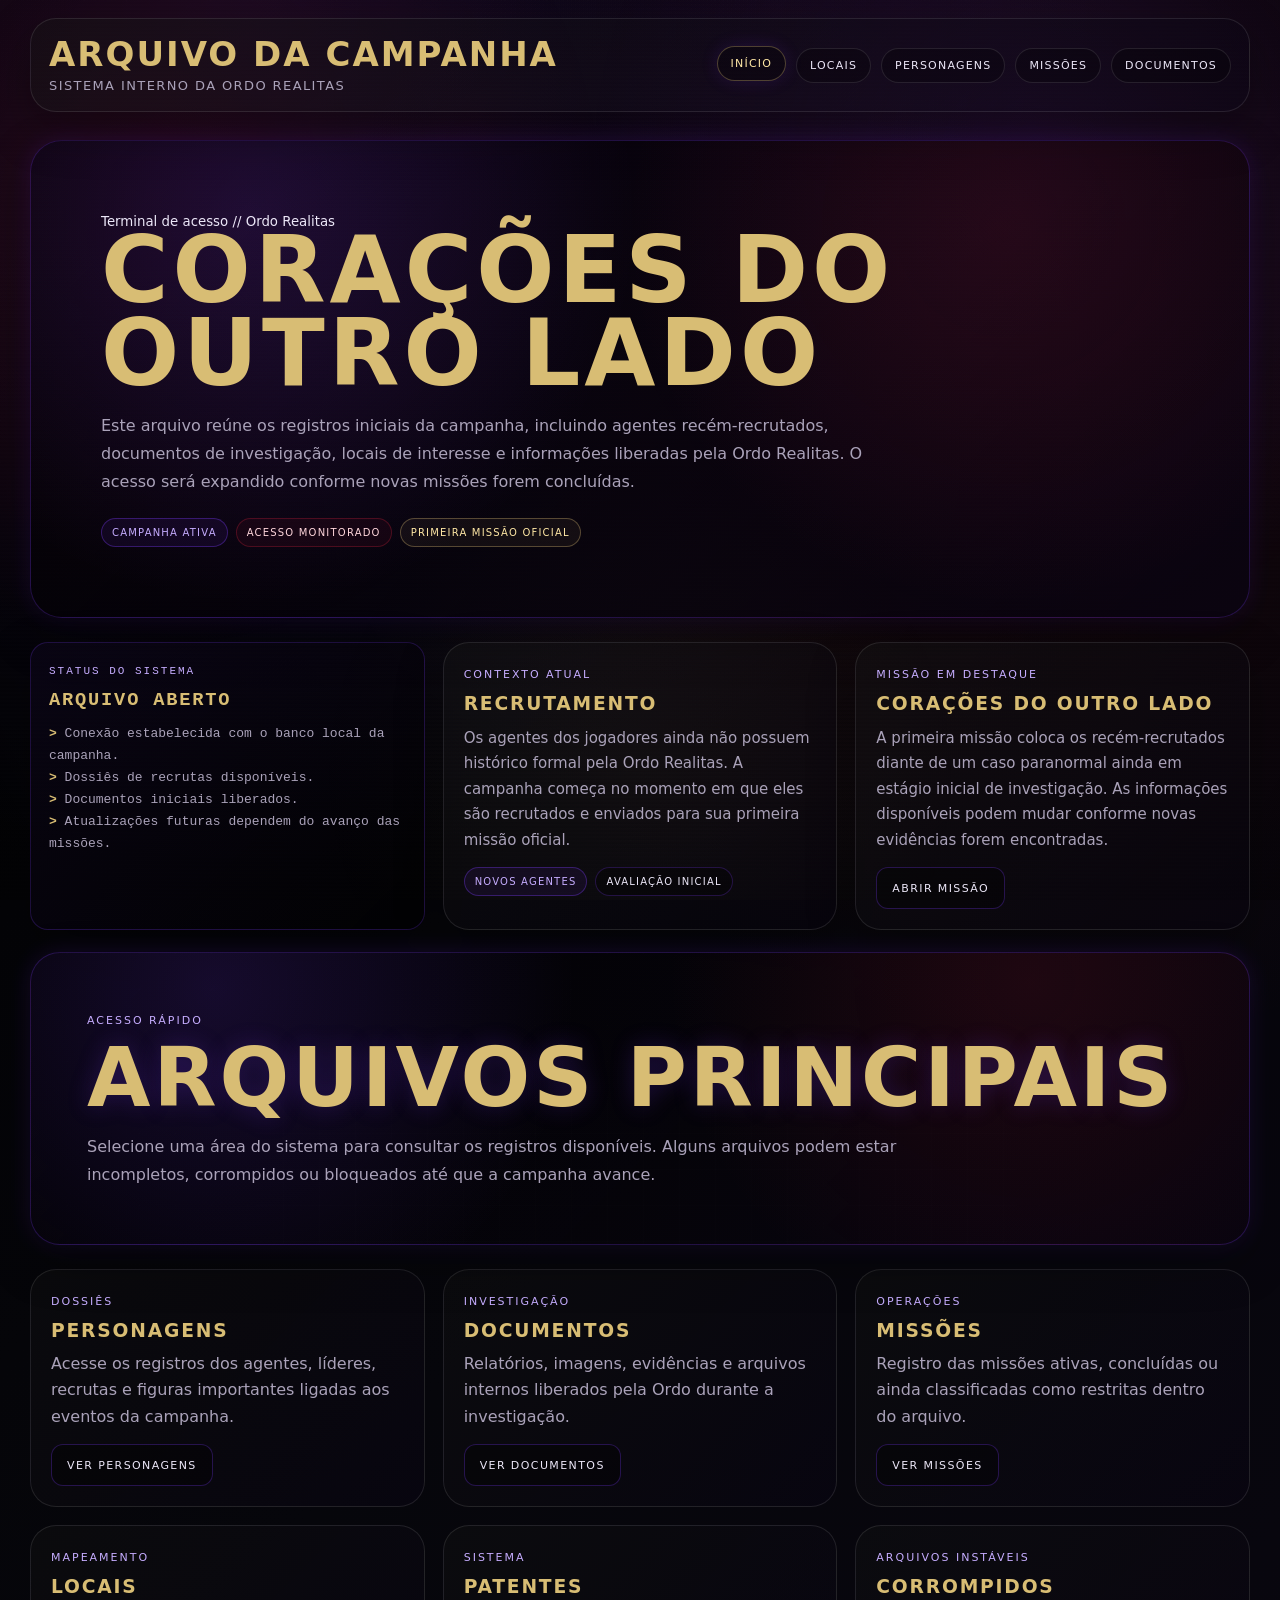
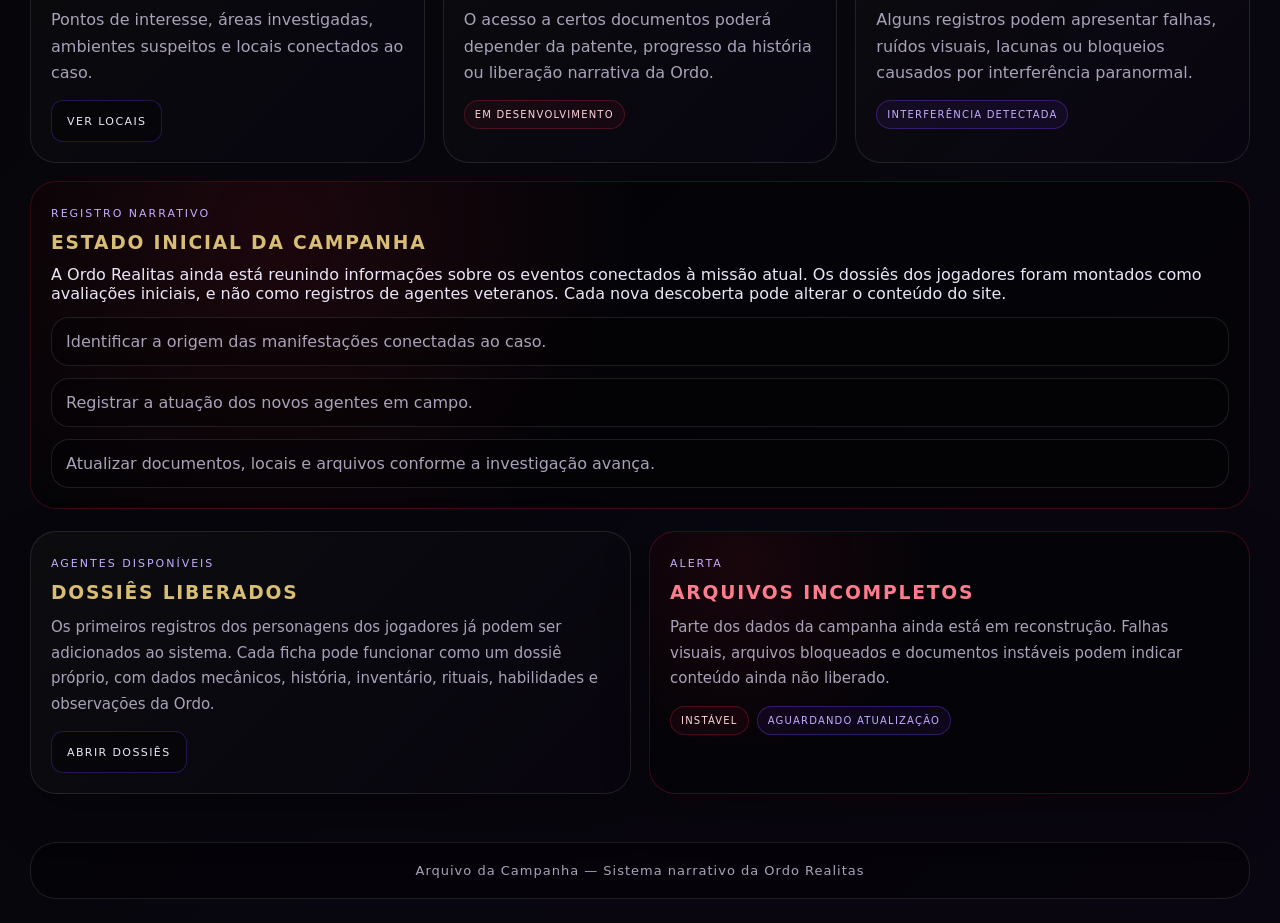
==== commit 607e9255: "Refazer página inicial do Arquivo da Campanha" ====
--- a/index.html
+++ b/index.html
@@ -3,1073 +3,22 @@
 <head>
   <meta charset="UTF-8">
   <meta name="viewport" content="width=device-width, initial-scale=1.0">
-
-  <title>Arquivo da Campanha | Corações do Outro Lado</title>
-<link rel="icon" href="favicon.ico" type="image/x-icon">
+  <title>Arquivo da Campanha | Ordo Realitas</title>
+  <link rel="icon" href="favicon.ico" type="image/x-icon">
   <link rel="stylesheet" href="style.css">
-
-  <style>
-    .tela-abertura {
-      position: fixed;
-      inset: 0;
-      z-index: 9999;
-      background:
-        radial-gradient(circle at 50% 50%, rgba(181, 22, 36, 0.24), transparent 34%),
-        radial-gradient(circle at 80% 20%, rgba(139, 77, 255, 0.12), transparent 30%),
-        linear-gradient(135deg, #020202, #090305 55%, #000);
-      display: grid;
-      place-items: center;
-      overflow: hidden;
-      transition: opacity 1s ease, visibility 1s ease;
-    }
-
-    .tela-abertura.sumir {
-      opacity: 0;
-      visibility: hidden;
-      pointer-events: none;
-    }
-
-    .tela-abertura::before {
-      content: "";
-      position: absolute;
-      inset: 0;
-      background:
-        linear-gradient(90deg, rgba(255,255,255,0.025) 1px, transparent 1px),
-        linear-gradient(rgba(255,255,255,0.025) 1px, transparent 1px);
-      background-size: 34px 34px;
-      opacity: 0.22;
-      animation: gradeMovendo 7s linear infinite;
-    }
-
-    .tela-abertura::after {
-      content: "";
-      position: absolute;
-      inset: 0;
-      background:
-        repeating-linear-gradient(
-          to bottom,
-          rgba(255,255,255,0.025) 0px,
-          rgba(255,255,255,0.025) 1px,
-          transparent 1px,
-          transparent 5px
-        );
-      opacity: 0.23;
-      mix-blend-mode: screen;
-      pointer-events: none;
-    }
-
-    @keyframes gradeMovendo {
-      from { background-position: 0 0; }
-      to { background-position: 34px 34px; }
-    }
-
-    .abertura-painel {
-      width: min(860px, calc(100vw - 36px));
-      min-height: 560px;
-      border: 1px solid rgba(216, 189, 116, 0.28);
-      border-radius: 28px;
-      padding: 34px;
-      background:
-        radial-gradient(circle at top, rgba(181,22,36,0.18), transparent 42%),
-        linear-gradient(135deg, rgba(255,255,255,0.045), rgba(0,0,0,0.18)),
-        rgba(0,0,0,0.62);
-      box-shadow:
-        0 0 60px rgba(181, 22, 36, 0.24),
-        inset 0 0 80px rgba(0, 0, 0, 0.76);
-      position: relative;
-      overflow: hidden;
-      animation: painelEntrada 1s ease both;
-    }
-
-    @keyframes painelEntrada {
-      from {
-        opacity: 0;
-        transform: scale(0.96) translateY(18px);
-      }
-
-      to {
-        opacity: 1;
-        transform: scale(1) translateY(0);
-      }
-    }
-
-    .abertura-painel::before {
-      content: "ORDO REALITAS // SISTEMA INTERNO";
-      position: absolute;
-      top: 18px;
-      right: 22px;
-      color: rgba(216, 189, 116, 0.24);
-      font-size: 10px;
-      letter-spacing: 4px;
-      text-transform: uppercase;
-    }
-
-    .abertura-topo {
-      display: flex;
-      justify-content: space-between;
-      gap: 18px;
-      align-items: flex-start;
-      border-bottom: 1px solid rgba(216, 189, 116, 0.16);
-      padding-bottom: 18px;
-      margin-bottom: 28px;
-    }
-
-    .abertura-classificacao {
-      color: #ff3045;
-      text-transform: uppercase;
-      letter-spacing: 2px;
-      font-size: 12px;
-      margin-bottom: 10px;
-    }
-
-    .abertura-topo h1 {
-      color: #d8bd74;
-      text-transform: uppercase;
-      letter-spacing: 5px;
-      font-size: clamp(34px, 7vw, 72px);
-      line-height: 0.92;
-      text-shadow:
-        0 0 20px rgba(181, 22, 36, 0.68),
-        0 0 46px rgba(139, 77, 255, 0.30);
-    }
-
-    .abertura-selo {
-      min-width: 120px;
-      min-height: 120px;
-      border: 1px solid rgba(216, 189, 116, 0.30);
-      border-radius: 50%;
-      display: grid;
-      place-items: center;
-      color: #d8bd74;
-      font-weight: bold;
-      letter-spacing: 4px;
-      font-size: 24px;
-      background:
-        radial-gradient(circle, rgba(181,22,36,0.34), transparent 58%),
-        rgba(0,0,0,0.40);
-      box-shadow:
-        0 0 0 18px rgba(181, 22, 36, 0.055),
-        0 0 34px rgba(181, 22, 36, 0.30),
-        inset 0 0 30px rgba(0,0,0,0.70);
-      animation: pulsoAbertura 2.2s infinite ease-in-out;
-    }
-
-    @keyframes pulsoAbertura {
-      0%, 100% {
-        transform: scale(1);
-      }
-
-      50% {
-        transform: scale(1.04);
-      }
-    }
-
-    .abertura-terminal {
-      border: 1px solid rgba(216, 189, 116, 0.18);
-      border-radius: 20px;
-      padding: 20px;
-      background: rgba(0,0,0,0.42);
-      font-family: monospace;
-      min-height: 245px;
-      position: relative;
-      overflow: hidden;
-    }
-
-    .abertura-terminal::before {
-      content: "";
-      position: absolute;
-      inset: 0;
-      background: linear-gradient(90deg, transparent, rgba(255,48,69,0.05), transparent);
-      transform: translateX(-100%);
-      animation: varredura 2.6s infinite linear;
-    }
-
-    @keyframes varredura {
-      from { transform: translateX(-100%); }
-      to { transform: translateX(100%); }
-    }
-
-    .linha-terminal {
-      color: #e8dfd2;
-      font-size: 14px;
-      line-height: 1.65;
-      margin-bottom: 8px;
-      opacity: 0;
-      transform: translateY(8px);
-      animation: surgirLinha 0.45s ease forwards;
-      position: relative;
-      z-index: 1;
-    }
-
-    .linha-terminal span {
-      color: #ff3045;
-    }
-
-    .linha-terminal strong {
-      color: #d8bd74;
-      font-weight: normal;
-    }
-
-    .linha-terminal:nth-child(1) { animation-delay: 0.25s; }
-    .linha-terminal:nth-child(2) { animation-delay: 0.75s; }
-    .linha-terminal:nth-child(3) { animation-delay: 1.25s; }
-    .linha-terminal:nth-child(4) { animation-delay: 1.75s; }
-    .linha-terminal:nth-child(5) { animation-delay: 2.25s; }
-    .linha-terminal:nth-child(6) { animation-delay: 2.75s; }
-    .linha-terminal:nth-child(7) { animation-delay: 3.25s; }
-
-    @keyframes surgirLinha {
-      to {
-        opacity: 1;
-        transform: translateY(0);
-      }
-    }
-
-    .abertura-barra-area {
-      margin-top: 24px;
-    }
-
-    .abertura-barra-topo {
-      display: flex;
-      justify-content: space-between;
-      gap: 14px;
-      color: #a89f94;
-      text-transform: uppercase;
-      letter-spacing: 2px;
-      font-size: 10px;
-      margin-bottom: 10px;
-    }
-
-    .abertura-barra {
-      height: 12px;
-      border: 1px solid rgba(216, 189, 116, 0.22);
-      border-radius: 999px;
-      background: rgba(0,0,0,0.55);
-      overflow: hidden;
-    }
-
-    .abertura-barra-preenchimento {
-      height: 100%;
-      width: 0%;
-      background:
-        linear-gradient(90deg, #b51624, #ff3045, #d8bd74);
-      box-shadow: 0 0 18px rgba(255,48,69,0.46);
-      animation: carregarArquivo 4.4s ease forwards;
-    }
-
-    @keyframes carregarArquivo {
-      0% { width: 0%; }
-      18% { width: 18%; }
-      38% { width: 41%; }
-      60% { width: 63%; }
-      82% { width: 86%; }
-      100% { width: 100%; }
-    }
-
-    .abertura-status-final {
-      margin-top: 22px;
-      border: 1px solid rgba(255, 48, 69, 0.32);
-      border-radius: 16px;
-      padding: 14px;
-      color: #d8bd74;
-      background: rgba(181,22,36,0.10);
-      text-transform: uppercase;
-      letter-spacing: 3px;
-      font-size: 12px;
-      text-align: center;
-      opacity: 0;
-      animation: acessoConcedido 0.8s ease forwards;
-      animation-delay: 4.15s;
-    }
-
-    @keyframes acessoConcedido {
-      to { opacity: 1; }
-    }
-
-    .pular-abertura {
-      position: absolute;
-      right: 22px;
-      bottom: 22px;
-      border: 1px solid rgba(216, 189, 116, 0.20);
-      border-radius: 999px;
-      padding: 9px 12px;
-      background: rgba(0,0,0,0.46);
-      color: #a89f94;
-      text-transform: uppercase;
-      letter-spacing: 2px;
-      font-size: 10px;
-      cursor: pointer;
-      transition: 0.25s;
-      z-index: 3;
-    }
-
-    .pular-abertura:hover {
-      color: #d8bd74;
-      border-color: #d8bd74;
-      box-shadow: 0 0 18px rgba(216, 189, 116, 0.12);
-    }
-
-    .home-cinematica {
-      --vermelho: #b51624;
-      --vermelho-vivo: #ff3045;
-      --roxo: #8b4dff;
-      --amarelo: #d8bd74;
-      --texto: #e8dfd2;
-      --fraco: #a89f94;
-
-      border-radius: 34px;
-      border: 1px solid rgba(216, 189, 116, 0.22);
-      padding: 28px;
-      background:
-        radial-gradient(circle at 50% 2%, rgba(181, 22, 36, 0.32), transparent 34%),
-        radial-gradient(circle at 90% 10%, rgba(139, 77, 255, 0.18), transparent 34%),
-        radial-gradient(circle at 10% 90%, rgba(216, 189, 116, 0.10), transparent 35%),
-        linear-gradient(135deg, rgba(4, 4, 6, 0.99), rgba(15, 5, 8, 0.98));
-      box-shadow:
-        0 0 60px rgba(181, 22, 36, 0.22),
-        inset 0 0 90px rgba(0, 0, 0, 0.72);
-      position: relative;
-      overflow: hidden;
-    }
-
-    .home-cinematica::before {
-      content: "";
-      position: absolute;
-      inset: 0;
-      background:
-        linear-gradient(90deg, rgba(255,255,255,0.025) 1px, transparent 1px),
-        linear-gradient(rgba(255,255,255,0.025) 1px, transparent 1px);
-      background-size: 38px 38px;
-      opacity: 0.20;
-      pointer-events: none;
-    }
-
-    .home-cinematica::after {
-      content: "ARQUIVO DA CAMPANHA // CORAÇÕES DO OUTRO LADO // ACESSO PARCIAL";
-      position: absolute;
-      right: -175px;
-      top: 50%;
-      transform: rotate(90deg);
-      color: rgba(216, 189, 116, 0.11);
-      letter-spacing: 7px;
-      font-size: 11px;
-      pointer-events: none;
-    }
-
-    .home-cinematica > * {
-      position: relative;
-      z-index: 1;
-    }
-
-    .classificacao {
-      color: var(--vermelho-vivo);
-      text-transform: uppercase;
-      letter-spacing: 2px;
-      font-size: 12px;
-    }
-
-    .hero-campanha {
-      min-height: 680px;
-      display: grid;
-      grid-template-columns: 1.15fr 0.85fr;
-      gap: 26px;
-      align-items: stretch;
-      margin-bottom: 28px;
-    }
-
-    .hero-titulo {
-      border: 1px solid rgba(216, 189, 116, 0.18);
-      border-radius: 28px;
-      padding: 34px;
-      background:
-        radial-gradient(circle at 18% 12%, rgba(181,22,36,0.22), transparent 34%),
-        radial-gradient(circle at 90% 90%, rgba(139,77,255,0.10), transparent 36%),
-        rgba(0,0,0,0.30);
-      position: relative;
-      overflow: hidden;
-      display: flex;
-      flex-direction: column;
-      justify-content: center;
-    }
-
-    .hero-titulo::before {
-      content: "";
-      position: absolute;
-      left: 0;
-      top: 0;
-      width: 5px;
-      height: 100%;
-      background: linear-gradient(to bottom, var(--vermelho), var(--roxo), var(--amarelo));
-    }
-
-    .hero-titulo h2 {
-      color: var(--amarelo);
-      text-transform: uppercase;
-      letter-spacing: 6px;
-      line-height: 0.88;
-      font-size: clamp(48px, 8.5vw, 122px);
-      margin: 18px 0 24px;
-      text-shadow:
-        0 0 24px rgba(181, 22, 36, 0.55),
-        0 0 54px rgba(139, 77, 255, 0.25);
-    }
-
-    .hero-titulo p {
-      color: var(--fraco);
-      line-height: 1.75;
-      font-size: 16px;
-      max-width: 840px;
-    }
-
-    .hero-titulo p + p {
-      margin-top: 14px;
-    }
-
-    .home-acoes {
-      display: flex;
-      flex-wrap: wrap;
-      gap: 12px;
-      margin-top: 28px;
-    }
-
-    .home-botao {
-      color: var(--texto);
-      text-decoration: none;
-      border: 1px solid rgba(216, 189, 116, 0.24);
-      border-radius: 14px;
-      padding: 14px 16px;
-      background: rgba(255,255,255,0.035);
-      text-transform: uppercase;
-      letter-spacing: 2px;
-      font-size: 12px;
-      transition: 0.25s;
-    }
-
-    .home-botao:hover {
-      color: var(--amarelo);
-      border-color: var(--amarelo);
-      transform: translateY(-3px);
-      box-shadow: 0 0 18px rgba(216, 189, 116, 0.16);
-    }
-
-    .home-botao.principal {
-      border-color: rgba(181, 22, 36, 0.62);
-      background:
-        linear-gradient(135deg, rgba(181,22,36,0.26), rgba(139,77,255,0.12)),
-        rgba(0,0,0,0.24);
-      color: var(--amarelo);
-    }
-
-    .hero-painel {
-      display: grid;
-      gap: 16px;
-      grid-template-rows: 1fr auto;
-    }
-
-    .selo-principal {
-      border: 1px solid rgba(216, 189, 116, 0.18);
-      border-radius: 28px;
-      background:
-        radial-gradient(circle at center, rgba(181,22,36,0.24), transparent 34%),
-        radial-gradient(circle at center, rgba(139,77,255,0.18), transparent 58%),
-        rgba(0,0,0,0.36);
-      display: grid;
-      place-items: center;
-      min-height: 420px;
-      position: relative;
-      overflow: hidden;
-    }
-
-    .selo-principal::before {
-      content: "";
-      position: absolute;
-      width: 330px;
-      height: 330px;
-      border-radius: 50%;
-      border: 1px solid rgba(216, 189, 116, 0.28);
-      box-shadow:
-        0 0 0 30px rgba(181, 22, 36, 0.05),
-        0 0 0 64px rgba(139, 77, 255, 0.035),
-        0 0 62px rgba(181, 22, 36, 0.34);
-      animation: pulsoSeloHome 3s infinite ease-in-out;
-    }
-
-    .selo-principal::after {
-      content: "C.O.L";
-      color: var(--amarelo);
-      font-size: clamp(62px, 8vw, 110px);
-      letter-spacing: 9px;
-      font-weight: bold;
-      text-shadow:
-        0 0 22px rgba(181, 22, 36, 0.80),
-        0 0 48px rgba(139, 77, 255, 0.40);
-      z-index: 1;
-    }
-
-    @keyframes pulsoSeloHome {
-      0%, 100% {
-        transform: scale(1);
-        opacity: 0.9;
-      }
-
-      50% {
-        transform: scale(1.045);
-        opacity: 1;
-      }
-    }
-
-    .leitura-sistema {
-      border: 1px solid rgba(181, 22, 36, 0.34);
-      border-radius: 22px;
-      padding: 18px;
-      background:
-        linear-gradient(135deg, rgba(181,22,36,0.12), rgba(139,77,255,0.06)),
-        rgba(0,0,0,0.42);
-      font-family: monospace;
-    }
-
-    .leitura-sistema span {
-      display: block;
-      color: var(--vermelho-vivo);
-      text-transform: uppercase;
-      letter-spacing: 2px;
-      font-size: 11px;
-      margin-bottom: 12px;
-    }
-
-    .leitura-sistema p {
-      color: var(--texto);
-      line-height: 1.6;
-      font-size: 13px;
-      margin-top: 8px;
-    }
-
-    .mini-status-grid {
-      display: grid;
-      grid-template-columns: repeat(4, 1fr);
-      gap: 14px;
-      margin-bottom: 28px;
-    }
-
-    .mini-status {
-      border: 1px solid rgba(216, 189, 116, 0.16);
-      border-radius: 18px;
-      padding: 16px;
-      background: rgba(0,0,0,0.28);
-    }
-
-    .mini-status span {
-      display: block;
-      color: var(--fraco);
-      text-transform: uppercase;
-      letter-spacing: 2px;
-      font-size: 10px;
-      margin-bottom: 8px;
-    }
-
-    .mini-status strong {
-      color: var(--amarelo);
-      text-transform: uppercase;
-      font-size: 16px;
-    }
-
-    .home-secao {
-      margin-top: 28px;
-      border: 1px solid rgba(216, 189, 116, 0.18);
-      border-radius: 26px;
-      padding: 24px;
-      background:
-        linear-gradient(135deg, rgba(255,255,255,0.028), rgba(0,0,0,0.18)),
-        rgba(0,0,0,0.20);
-      position: relative;
-      overflow: hidden;
-    }
-
-    .home-secao::before {
-      content: "";
-      position: absolute;
-      left: 0;
-      top: 0;
-      width: 3px;
-      height: 100%;
-      background: rgba(216, 189, 116, 0.5);
-    }
-
-    .home-secao h2 {
-      color: var(--amarelo);
-      text-transform: uppercase;
-      letter-spacing: 3px;
-      font-size: clamp(26px, 4vw, 46px);
-      margin-bottom: 14px;
-    }
-
-    .home-secao p {
-      color: var(--fraco);
-      line-height: 1.72;
-      font-size: 15px;
-      max-width: 980px;
-    }
-
-    .destaque-santa-luzia {
-      display: grid;
-      grid-template-columns: 0.9fr 1.1fr;
-      gap: 20px;
-      margin-top: 22px;
-    }
-
-    .santa-selo {
-      border: 1px solid rgba(181, 22, 36, 0.34);
-      border-radius: 24px;
-      padding: 22px;
-      background:
-        radial-gradient(circle at center, rgba(181,22,36,0.30), transparent 48%),
-        rgba(0,0,0,0.34);
-      min-height: 300px;
-      display: grid;
-      place-items: center;
-      text-align: center;
-      position: relative;
-      overflow: hidden;
-    }
-
-    .santa-selo::before {
-      content: "";
-      position: absolute;
-      width: 210px;
-      height: 210px;
-      border-radius: 50%;
-      border: 1px dashed rgba(216, 189, 116, 0.25);
-      animation: girarSelo 16s linear infinite;
-    }
-
-    @keyframes girarSelo {
-      to { transform: rotate(360deg); }
-    }
-
-    .santa-selo h3 {
-      color: var(--amarelo);
-      font-size: clamp(34px, 5vw, 58px);
-      text-transform: uppercase;
-      letter-spacing: 4px;
-      line-height: 0.95;
-      position: relative;
-      z-index: 1;
-    }
-
-    .santa-info {
-      display: grid;
-      gap: 12px;
-    }
-
-    .santa-linha {
-      border: 1px solid rgba(216, 189, 116, 0.14);
-      border-radius: 16px;
-      padding: 14px;
-      background: rgba(0,0,0,0.28);
-    }
-
-    .santa-linha span {
-      display: block;
-      color: var(--fraco);
-      text-transform: uppercase;
-      letter-spacing: 2px;
-      font-size: 10px;
-      margin-bottom: 6px;
-    }
-
-    .santa-linha strong {
-      color: var(--texto);
-      font-weight: normal;
-      line-height: 1.55;
-    }
-
-    .home-grid-principal {
-      display: grid;
-      grid-template-columns: repeat(3, 1fr);
-      gap: 18px;
-      margin-top: 22px;
-    }
-
-    .home-card-link {
-      min-height: 260px;
-      border: 1px solid rgba(216, 189, 116, 0.18);
-      border-radius: 22px;
-      padding: 20px;
-      text-decoration: none;
-      background:
-        radial-gradient(circle at top, rgba(255,255,255,0.045), transparent 42%),
-        rgba(0,0,0,0.28);
-      position: relative;
-      overflow: hidden;
-      transition: 0.28s;
-      display: flex;
-      flex-direction: column;
-      justify-content: space-between;
-    }
-
-    .home-card-link:hover {
-      transform: translateY(-6px);
-      border-color: var(--amarelo);
-      box-shadow: 0 0 24px rgba(216, 189, 116, 0.13);
-    }
-
-    .home-card-link::before {
-      content: "";
-      position: absolute;
-      inset: 0;
-      opacity: 0.25;
-      pointer-events: none;
-    }
-
-    .home-card-link.ordo::before {
-      background: radial-gradient(circle at 50% 10%, rgba(181,22,36,0.75), transparent 45%);
-    }
-
-    .home-card-link.personagens::before {
-      background: radial-gradient(circle at 50% 10%, rgba(139,77,255,0.75), transparent 45%);
-    }
-
-    .home-card-link.missoes::before {
-      background: radial-gradient(circle at 50% 10%, rgba(216,189,116,0.55), transparent 45%);
-    }
-
-    .home-card-link.locais::before {
-      background: radial-gradient(circle at 50% 10%, rgba(111,143,78,0.65), transparent 45%);
-    }
-
-    .home-card-link.documentos::before {
-      background: radial-gradient(circle at 50% 10%, rgba(138,138,138,0.65), transparent 45%);
-    }
-
-    .home-card-link.elementos::before {
-      background: radial-gradient(circle at 50% 10%, rgba(181,22,36,0.45), rgba(139,77,255,0.24), transparent 48%);
-    }
-
-    .home-card-link > * {
-      position: relative;
-      z-index: 1;
-    }
-
-    .home-card-link span {
-      color: var(--fraco);
-      text-transform: uppercase;
-      letter-spacing: 2px;
-      font-size: 10px;
-    }
-
-    .home-card-link h3 {
-      color: var(--amarelo);
-      text-transform: uppercase;
-      letter-spacing: 2px;
-      font-size: 24px;
-      margin: 12px 0;
-    }
-
-    .home-card-link p {
-      color: var(--fraco);
-      line-height: 1.62;
-      font-size: 14px;
-    }
-
-    .home-card-icone {
-      width: 72px;
-      height: 72px;
-      border-radius: 50%;
-      border: 1px solid rgba(216, 189, 116, 0.22);
-      display: grid;
-      place-items: center;
-      color: var(--amarelo);
-      font-size: 30px;
-      background: rgba(0,0,0,0.32);
-      margin-top: 20px;
-      box-shadow: inset 0 0 22px rgba(0,0,0,0.65);
-    }
-
-    .trindade-home {
-      display: grid;
-      grid-template-columns: repeat(3, 1fr);
-      gap: 18px;
-      margin-top: 22px;
-    }
-
-    .trindade-home-card {
-      border: 1px solid rgba(216, 189, 116, 0.18);
-      border-radius: 22px;
-      padding: 18px;
-      background: rgba(0,0,0,0.28);
-      min-height: 240px;
-      transition: 0.28s;
-      position: relative;
-      overflow: hidden;
-    }
-
-    .trindade-home-card:hover {
-      transform: translateY(-5px);
-      border-color: rgba(216, 189, 116, 0.42);
-    }
-
-    .trindade-home-card::before {
-      content: "";
-      position: absolute;
-      inset: 0;
-      opacity: 0.25;
-      pointer-events: none;
-    }
-
-    .trindade-home-card.yuna::before {
-      background: radial-gradient(circle at top, rgba(139,77,255,0.78), transparent 48%);
-    }
-
-    .trindade-home-card.lisa::before {
-      background: radial-gradient(circle at top, rgba(111,143,78,0.78), transparent 48%);
-    }
-
-    .trindade-home-card.blender::before {
-      background: radial-gradient(circle at top, rgba(181,22,36,0.78), transparent 48%);
-    }
-
-    .trindade-home-card > * {
-      position: relative;
-      z-index: 1;
-    }
-
-    .trindade-home-card span {
-      color: var(--fraco);
-      text-transform: uppercase;
-      letter-spacing: 2px;
-      font-size: 10px;
-    }
-
-    .trindade-home-card h3 {
-      color: var(--amarelo);
-      text-transform: uppercase;
-      letter-spacing: 2px;
-      font-size: 26px;
-      margin: 10px 0;
-    }
-
-    .trindade-home-card p {
-      color: var(--fraco);
-      font-size: 14px;
-      line-height: 1.62;
-    }
-
-    .trindade-home-card a {
-      display: inline-block;
-      margin-top: 16px;
-      color: var(--texto);
-      text-decoration: none;
-      border: 1px solid rgba(216, 189, 116, 0.20);
-      border-radius: 10px;
-      padding: 10px 12px;
-      text-transform: uppercase;
-      letter-spacing: 2px;
-      font-size: 10px;
-      transition: 0.22s;
-    }
-
-    .trindade-home-card a:hover {
-      color: var(--amarelo);
-      border-color: var(--amarelo);
-    }
-
-    .home-update-log {
-      margin-top: 22px;
-      display: grid;
-      gap: 12px;
-    }
-
-    .home-update-item {
-      border: 1px solid rgba(216, 189, 116, 0.14);
-      border-radius: 16px;
-      padding: 14px;
-      background: rgba(0,0,0,0.26);
-      display: grid;
-      grid-template-columns: 120px 1fr;
-      gap: 14px;
-      transition: 0.25s;
-    }
-
-    .home-update-item:hover {
-      transform: translateX(4px);
-      border-color: rgba(216, 189, 116, 0.35);
-      box-shadow: 0 0 18px rgba(216, 189, 116, 0.08);
-    }
-
-    .home-update-data {
-      color: var(--amarelo);
-      font-family: monospace;
-      font-size: 13px;
-      letter-spacing: 1px;
-    }
-
-    .home-update-conteudo strong {
-      display: block;
-      color: var(--texto);
-      text-transform: uppercase;
-      letter-spacing: 2px;
-      font-size: 13px;
-      margin-bottom: 6px;
-    }
-
-    .home-update-conteudo p {
-      color: var(--fraco);
-      line-height: 1.6;
-      font-size: 14px;
-    }
-
-    .home-update-tag {
-      display: inline-block;
-      margin-top: 8px;
-      border: 1px solid rgba(181, 22, 36, 0.38);
-      border-radius: 999px;
-      padding: 5px 9px;
-      color: #ff9aa4;
-      background: rgba(181,22,36,0.10);
-      text-transform: uppercase;
-      letter-spacing: 1px;
-      font-size: 9px;
-    }
-
-    .home-terminal {
-      margin-top: 28px;
-      border: 1px solid rgba(181, 22, 36, 0.32);
-      border-radius: 24px;
-      padding: 24px;
-      background:
-        linear-gradient(135deg, rgba(181,22,36,0.10), rgba(139,77,255,0.06)),
-        rgba(0,0,0,0.38);
-      font-family: monospace;
-    }
-
-    .home-terminal span {
-      display: block;
-      color: var(--vermelho-vivo);
-      margin-bottom: 12px;
-      letter-spacing: 2px;
-      text-transform: uppercase;
-      font-size: 12px;
-    }
-
-    .home-terminal p {
-      color: var(--texto);
-      line-height: 1.7;
-      font-size: 14px;
-    }
-
-    @media (max-width: 1080px) {
-      .hero-campanha,
-      .destaque-santa-luzia {
-        grid-template-columns: 1fr;
-      }
-
-      .mini-status-grid,
-      .home-grid-principal {
-        grid-template-columns: 1fr 1fr;
-      }
-
-      .trindade-home {
-        grid-template-columns: 1fr;
-      }
-    }
-
-    @media (max-width: 720px) {
-      .abertura-painel {
-        padding: 22px;
-        min-height: 540px;
-      }
-
-      .abertura-topo {
-        flex-direction: column;
-      }
-
-      .abertura-selo {
-        min-width: 90px;
-        min-height: 90px;
-        font-size: 18px;
-      }
-
-      .linha-terminal {
-        font-size: 12px;
-      }
-
-      .home-cinematica {
-        padding: 18px;
-      }
-
-      .hero-titulo {
-        padding: 24px;
-      }
-
-      .hero-titulo h2 {
-        font-size: 43px;
-      }
-
-      .mini-status-grid,
-      .home-grid-principal {
-        grid-template-columns: 1fr;
-      }
-
-      .home-update-item {
-        grid-template-columns: 1fr;
-      }
-    }
-  </style>
 </head>
 
 <body>
-
-  <div class="tela-abertura" id="tela-abertura">
-    <div class="abertura-painel">
-      <div class="abertura-topo">
-        <div>
-          <p class="abertura-classificacao">Sistema interno // acesso ao arquivo</p>
-          <h1>Ordo<br>Realitas</h1>
-        </div>
-
-        <div class="abertura-selo">C.O.L</div>
-      </div>
-
-      <div class="abertura-terminal">
-        <p class="linha-terminal"><span>&gt;</span> Inicializando arquivo da campanha...</p>
-        <p class="linha-terminal"><span>&gt;</span> Campanha identificada: <strong>Corações do Outro Lado</strong></p>
-        <p class="linha-terminal"><span>&gt;</span> Verificando dossiês liberados: <strong>Yuna / Lisa / Blender</strong></p>
-        <p class="linha-terminal"><span>&gt;</span> Consultando registros de Santa Luzia...</p>
-        <p class="linha-terminal"><span>&gt;</span> Elemento predominante detectado: <strong>SANGUE</strong></p>
-        <p class="linha-terminal"><span>&gt;</span> Componente paranormal: <strong>não localizado</strong></p>
-        <p class="linha-terminal"><span>&gt;</span> Estado do arquivo: <strong>acesso parcial autorizado</strong></p>
-      </div>
-
-      <div class="abertura-barra-area">
-        <div class="abertura-barra-topo">
-          <span>Carregando registros</span>
-          <span>100%</span>
-        </div>
-
-        <div class="abertura-barra">
-          <div class="abertura-barra-preenchimento"></div>
-        </div>
-      </div>
-
-      <div class="abertura-status-final">
-        Acesso concedido
-      </div>
-    </div>
-
-    <button class="pular-abertura" id="pular-abertura">Pular abertura</button>
-  </div>
-
   <div class="fundo-paranormal"></div>
 
   <header>
     <div>
       <h1>Arquivo da Campanha</h1>
-      <p>Corações do Outro Lado</p>
+      <p>Sistema interno da Ordo Realitas</p>
     </div>
 
     <nav>
       <a href="index.html">Início</a>
-      <a href="ordo.html">Ordo Realitas</a>
       <a href="locais.html">Locais</a>
       <a href="personagens.html">Personagens</a>
       <a href="missoes.html">Missões</a>
@@ -1078,337 +27,209 @@
   </header>
 
   <main>
-
-    <section class="home-cinematica">
-
-      <section class="hero-campanha">
-
-        <div class="hero-titulo">
-          <p class="classificacao">Arquivo principal // campanha ativa</p>
-
-          <h2>Corações<br>do Outro<br>Lado</h2>
-
-          <p>
-            Este não é apenas um índice. É a porta de entrada para os registros de uma
-            campanha onde a Ordem tenta entender uma ameaça que já começou a se espalhar.
-          </p>
-
-          <p>
-            Santa Luzia foi tocada por algo ligado ao Sangue. O componente não foi localizado.
-            A infecção, porém, já foi considerada ativa.
-          </p>
-
-          <div class="home-acoes">
-            <a href="ordo.html" class="home-botao principal">Abrir Ordo Realitas</a>
-            <a href="personagens.html" class="home-botao">Ver personagens</a>
-            <a href="missoes.html" class="home-botao">Consultar missões</a>
-          </div>
-        </div>
-
-        <aside class="hero-painel">
-          <div class="selo-principal"></div>
-
-          <div class="leitura-sistema">
-            <span>Última leitura do sistema</span>
-            <p>&gt; Local de risco: Santa Luzia</p>
-            <p>&gt; Elemento predominante: Sangue</p>
-            <p>&gt; Componente: não localizado</p>
-            <p>&gt; Estado: contaminação ativa</p>
-          </div>
-        </aside>
-
-      </section>
-
-      <section class="mini-status-grid">
-        <div class="mini-status">
-          <span>Campanha</span>
-          <strong>Ativa</strong>
-        </div>
-
-        <div class="mini-status">
-          <span>Acesso</span>
-          <strong>Parcial</strong>
-        </div>
-
-        <div class="mini-status">
-          <span>Elemento</span>
-          <strong>Sangue</strong>
-        </div>
-
-        <div class="mini-status">
-          <span>Risco</span>
-          <strong>Crescente</strong>
-        </div>
-      </section>
-
-      <section class="home-secao">
-        <p class="classificacao">Alerta principal // Santa Luzia</p>
-        <h2>O Centro da Infecção</h2>
-
-        <p>
-          As informações sobre o elemento de Sangue são mínimas. A Ordem sabe apenas que
-          existe um componente associado a ele em Santa Luzia, e que esse componente está
-          infectando o local de alguma forma ainda não identificada.
-        </p>
-
-        <div class="destaque-santa-luzia">
-          <div class="santa-selo">
-            <h3>Santa<br>Luzia</h3>
-          </div>
-
-          <div class="santa-info">
-            <div class="santa-linha">
-              <span>Componente</span>
-              <strong>Não localizado.</strong>
-            </div>
-
-            <div class="santa-linha">
-              <span>Método de infecção</span>
-              <strong>Desconhecido. Pode ser físico, ritualístico, emocional, simbólico ou territorial.</strong>
-            </div>
-
-            <div class="santa-linha">
-              <span>Origem</span>
-              <strong>Não identificada pelos registros atuais da Ordo Realitas.</strong>
-            </div>
-
-            <div class="santa-linha">
-              <span>Conclusão</span>
-              <strong>O componente não foi encontrado. A infecção, porém, já começou.</strong>
-            </div>
-          </div>
-        </div>
-      </section>
-
-      <section class="home-secao">
-        <p class="classificacao">Navegação principal // setores liberados</p>
-        <h2>Setores do Arquivo</h2>
-
-        <p>
-          Cada setor abaixo leva a uma área diferente do arquivo. Algumas páginas estão
-          completas, outras permanecem incompletas, bloqueadas ou parcialmente corrompidas.
-        </p>
-
-        <div class="home-grid-principal">
-
-          <a href="ordo.html" class="home-card-link ordo">
-            <div>
-              <span>Organização</span>
-              <h3>Ordo Realitas</h3>
-              <p>Estrutura interna da Ordem, suas alas, a Trindade e a liderança de Klint.</p>
-            </div>
-            <div class="home-card-icone">OR</div>
-          </a>
-
-          <a href="personagens.html" class="home-card-link personagens">
-            <div>
-              <span>Registros pessoais</span>
-              <h3>Personagens</h3>
-              <p>Dossiês de agentes, semi-líderes e figuras importantes da campanha.</p>
-            </div>
-            <div class="home-card-icone">☰</div>
-          </a>
-
-          <a href="missoes.html" class="home-card-link missoes">
-            <div>
-              <span>Operações</span>
-              <h3>Missões</h3>
-              <p>Relatórios de campo, ocorrências e eventos ligados ao avanço da campanha.</p>
-            </div>
-            <div class="home-card-icone">✦</div>
-          </a>
-
-          <a href="locais.html" class="home-card-link locais">
-            <div>
-              <span>Mapeamento</span>
-              <h3>Locais</h3>
-              <p>Áreas investigadas, bases, regiões perigosas e pontos de interesse.</p>
-            </div>
-            <div class="home-card-icone">⌖</div>
-          </a>
-
-          <a href="documentos.html" class="home-card-link documentos">
-            <div>
-              <span>Arquivos</span>
-              <h3>Documentos</h3>
-              <p>Registros internos, textos, pistas, evidências e materiais classificados.</p>
-            </div>
-            <div class="home-card-icone">▣</div>
-          </a>
-
-          <a href="elementos.html" class="home-card-link elementos">
-            <div>
-              <span>Paranormal</span>
-              <h3>Elementos</h3>
-              <p>Arquivo instável sobre Sangue, Santa Luzia e registros elementais corrompidos.</p>
-            </div>
-            <div class="home-card-icone">◇</div>
-          </a>
-
-        </div>
-      </section>
-
-      <section class="home-secao">
-        <p class="classificacao">Núcleo operacional // semi-líderes registrados</p>
-        <h2>A Trindade da Ordem</h2>
-
-        <p>
-          A Trindade representa o equilíbrio instável da Ordo Realitas: conhecimento,
-          coordenação e contenção. Três setores, três formas de liderar e três maneiras
-          diferentes de sobreviver ao Paranormal.
-        </p>
-
-        <div class="trindade-home">
-
-          <article class="trindade-home-card yuna">
-            <span>Ala Ocultista</span>
-            <h3>Yuna</h3>
-            <p>
-              Conhecimento proibido, silêncio e análise paranormal. Yuna entende o que
-              muitos agentes sequer conseguem encarar.
-            </p>
-            <a href="yuna.html">Abrir dossiê</a>
-          </article>
-
-          <article class="trindade-home-card lisa">
-            <span>Ala Especialista</span>
-            <h3>Lisa</h3>
-            <p>
-              Estratégia, movimento e coordenação. Lisa mantém a estrutura funcionando
-              quando o medo ameaça quebrar a missão.
-            </p>
-            <a href="lisa.html">Abrir dossiê</a>
-          </article>
-
-          <article class="trindade-home-card blender">
-            <span>Ala Combatente</span>
-            <h3>Blender</h3>
-            <p>
-              Força, contenção e impacto. Blender é a linha de frente quando o plano
-              falha e alguém precisa segurar a ameaça.
-            </p>
-            <a href="blender.html">Abrir dossiê</a>
-          </article>
-
-        </div>
-      </section>
-
-      <section class="home-secao">
-        <p class="classificacao">Terminal interno // mudanças recentes</p>
-        <h2>Registro de Atualizações</h2>
-
-        <p>
-          O arquivo continua em expansão conforme novos setores são liberados pela Ordem.
-        </p>
-
-        <div class="home-update-log">
-
-          <article class="home-update-item">
-            <div class="home-update-data">17/05/2026</div>
-
-            <div class="home-update-conteudo">
-              <strong>Central de personagens reformulada</strong>
-              <p>
-                A página de Personagens foi transformada em uma central de dossiês com abas para
-                Trindade da Ordem, Agentes dos Jogadores, NPCs Registrados e Dossiês Bloqueados.
-              </p>
-              <span class="home-update-tag">Personagens</span>
-            </div>
-          </article>
-
-          <article class="home-update-item">
-            <div class="home-update-data">17/05/2026</div>
-
-            <div class="home-update-conteudo">
-              <strong>Arquivo de Elementos criado</strong>
-              <p>
-                A página de Elementos foi adicionada com foco no elemento de Sangue, indicando uma
-                contaminação ativa em Santa Luzia e registros corrompidos dos demais elementos.
-              </p>
-              <span class="home-update-tag">Elementos</span>
-            </div>
-          </article>
-
-          <article class="home-update-item">
-            <div class="home-update-data">17/05/2026</div>
-
-            <div class="home-update-conteudo">
-              <strong>Página de documentos confidenciais criada</strong>
-              <p>
-                A seção de Documentos recebeu relatórios, pistas, arquivos bloqueados e registros
-                corrompidos com leitura parcial pelo sistema.
-              </p>
-              <span class="home-update-tag">Documentos</span>
-            </div>
-          </article>
-
-          <article class="home-update-item">
-            <div class="home-update-data">17/05/2026</div>
-
-            <div class="home-update-conteudo">
-              <strong>Painel de missões adicionado</strong>
-              <p>
-                A página de Missões foi criada com a operação Corações do Outro Lado em destaque,
-                objetivos conhecidos, eventos registrados e arquivos de missão.
-              </p>
-              <span class="home-update-tag">Missões</span>
-            </div>
-          </article>
-
-          <article class="home-update-item">
-            <div class="home-update-data">17/05/2026</div>
-
-            <div class="home-update-conteudo">
-              <strong>Mapa visual da Ordo Realitas adicionado</strong>
-              <p>
-                A página de Locais recebeu a aba da Base da Ordo Realitas com setores clicáveis,
-                imagens das salas e descrições internas.
-              </p>
-              <span class="home-update-tag">Locais</span>
-            </div>
-          </article>
-
-        </div>
-      </section>
-
-      <section class="home-terminal">
-        <span>Registro corrompido // mensagem recuperada</span>
-        <p>
-          Nem todo coração batendo ainda pertence completamente à Realidade.
-          Alguns continuam vivos apenas porque o Outro Lado ainda não terminou de escutar.
-        </p>
-      </section>
-
-    </section>
-
+    <section class="hero-principal aparecer">
+      <small>Terminal de acesso // Ordo Realitas</small>
+
+      <h2>Corações do Outro Lado</h2>
+
+      <p>
+        Este arquivo reúne os registros iniciais da campanha, incluindo agentes recém-recrutados,
+        documentos de investigação, locais de interesse e informações liberadas pela Ordo Realitas.
+        O acesso será expandido conforme novas missões forem concluídas.
+      </p>
+
+      <div class="selos mt-3">
+        <span class="selo roxo">Campanha ativa</span>
+        <span class="selo vermelho">Acesso monitorado</span>
+        <span class="selo amarelo">Primeira missão oficial</span>
+      </div>
+    </section>
+
+    <section class="grid-3">
+      <article class="card terminal-card">
+        <span class="etiqueta">Status do sistema</span>
+        <h3>Arquivo aberto</h3>
+
+        <p><b>&gt;</b> Conexão estabelecida com o banco local da campanha.</p>
+        <p><b>&gt;</b> Dossiês de recrutas disponíveis.</p>
+        <p><b>&gt;</b> Documentos iniciais liberados.</p>
+        <p><b>&gt;</b> Atualizações futuras dependem do avanço das missões.</p>
+      </article>
+
+      <article class="card">
+        <span class="etiqueta">Contexto atual</span>
+        <h3>Recrutamento</h3>
+
+        <p>
+          Os agentes dos jogadores ainda não possuem histórico formal pela Ordo Realitas.
+          A campanha começa no momento em que eles são recrutados e enviados para sua
+          primeira missão oficial.
+        </p>
+
+        <div class="tags mt-2">
+          <span class="tag roxo">Novos agentes</span>
+          <span class="tag">Avaliação inicial</span>
+        </div>
+      </article>
+
+      <article class="card">
+        <span class="etiqueta">Missão em destaque</span>
+        <h3>Corações do Outro Lado</h3>
+
+        <p>
+          A primeira missão coloca os recém-recrutados diante de um caso paranormal ainda
+          em estágio inicial de investigação. As informações disponíveis podem mudar conforme
+          novas evidências forem encontradas.
+        </p>
+
+        <a class="btn mt-2" href="missoes.html">Abrir missão</a>
+      </article>
+    </section>
+
+    <section class="hero mt-3">
+      <small>Acesso rápido</small>
+      <h2>Arquivos principais</h2>
+
+      <p>
+        Selecione uma área do sistema para consultar os registros disponíveis. Alguns arquivos
+        podem estar incompletos, corrompidos ou bloqueados até que a campanha avance.
+      </p>
+    </section>
+
+    <section class="grid-setores">
+      <article class="card-setor">
+        <span class="etiqueta">Dossiês</span>
+        <h3>Personagens</h3>
+
+        <p>
+          Acesse os registros dos agentes, líderes, recrutas e figuras importantes ligadas
+          aos eventos da campanha.
+        </p>
+
+        <a class="btn mt-2" href="personagens.html">Ver personagens</a>
+      </article>
+
+      <article class="card-setor">
+        <span class="etiqueta">Investigação</span>
+        <h3>Documentos</h3>
+
+        <p>
+          Relatórios, imagens, evidências e arquivos internos liberados pela Ordo durante
+          a investigação.
+        </p>
+
+        <a class="btn mt-2" href="documentos.html">Ver documentos</a>
+      </article>
+
+      <article class="card-setor">
+        <span class="etiqueta">Operações</span>
+        <h3>Missões</h3>
+
+        <p>
+          Registro das missões ativas, concluídas ou ainda classificadas como restritas
+          dentro do arquivo.
+        </p>
+
+        <a class="btn mt-2" href="missoes.html">Ver missões</a>
+      </article>
+
+      <article class="card-setor">
+        <span class="etiqueta">Mapeamento</span>
+        <h3>Locais</h3>
+
+        <p>
+          Pontos de interesse, áreas investigadas, ambientes suspeitos e locais conectados
+          ao caso.
+        </p>
+
+        <a class="btn mt-2" href="locais.html">Ver locais</a>
+      </article>
+
+      <article class="card-setor">
+        <span class="etiqueta">Sistema</span>
+        <h3>Patentes</h3>
+
+        <p>
+          O acesso a certos documentos poderá depender da patente, progresso da história
+          ou liberação narrativa da Ordo.
+        </p>
+
+        <span class="badge vermelho mt-2">Em desenvolvimento</span>
+      </article>
+
+      <article class="card-setor">
+        <span class="etiqueta">Arquivos instáveis</span>
+        <h3>Corrompidos</h3>
+
+        <p>
+          Alguns registros podem apresentar falhas, ruídos visuais, lacunas ou bloqueios
+          causados por interferência paranormal.
+        </p>
+
+        <span class="badge roxo mt-2">Interferência detectada</span>
+      </article>
+    </section>
+
+    <section class="missao-atual">
+      <span class="etiqueta">Registro narrativo</span>
+      <h3>Estado inicial da campanha</h3>
+
+      <p>
+        A Ordo Realitas ainda está reunindo informações sobre os eventos conectados à missão
+        atual. Os dossiês dos jogadores foram montados como avaliações iniciais, e não como
+        registros de agentes veteranos. Cada nova descoberta pode alterar o conteúdo do site.
+      </p>
+
+      <div class="objetivos-lista">
+        <div class="objetivo">
+          Identificar a origem das manifestações conectadas ao caso.
+        </div>
+
+        <div class="objetivo">
+          Registrar a atuação dos novos agentes em campo.
+        </div>
+
+        <div class="objetivo">
+          Atualizar documentos, locais e arquivos conforme a investigação avança.
+        </div>
+      </div>
+    </section>
+
+    <section class="grid-2 mt-3">
+      <article class="card">
+        <span class="etiqueta">Agentes disponíveis</span>
+        <h3>Dossiês liberados</h3>
+
+        <p>
+          Os primeiros registros dos personagens dos jogadores já podem ser adicionados
+          ao sistema. Cada ficha pode funcionar como um dossiê próprio, com dados mecânicos,
+          história, inventário, rituais, habilidades e observações da Ordo.
+        </p>
+
+        <a class="btn mt-2" href="personagens.html">Abrir dossiês</a>
+      </article>
+
+      <article class="card documento-corrompido">
+        <span class="etiqueta">Alerta</span>
+        <h3>Arquivos incompletos</h3>
+
+        <p>
+          Parte dos dados da campanha ainda está em reconstrução. Falhas visuais, arquivos
+          bloqueados e documentos instáveis podem indicar conteúdo ainda não liberado.
+        </p>
+
+        <div class="tags mt-2">
+          <span class="tag vermelho">Instável</span>
+          <span class="tag roxo">Aguardando atualização</span>
+        </div>
+      </article>
+    </section>
   </main>
 
   <footer>
-    <p>
-      Arquivo da Campanha. Acesso limitado a registros autorizados da Ordo Realitas.
-    </p>
+    <p>Arquivo da Campanha — Sistema narrativo da Ordo Realitas</p>
   </footer>
 
-  <script>
-    const telaAbertura = document.querySelector("#tela-abertura");
-    const botaoPular = document.querySelector("#pular-abertura");
-
-    function fecharAbertura() {
-      if (!telaAbertura) return;
-
-      telaAbertura.classList.add("sumir");
-
-      setTimeout(() => {
-        telaAbertura.style.display = "none";
-      }, 1000);
-    }
-
-    setTimeout(fecharAbertura, 5600);
-
-    if (botaoPular) {
-      botaoPular.addEventListener("click", fecharAbertura);
-    }
-  </script>
-
+  <script src="script.js"></script>
 </body>
 </html>
--- a/style.css
+++ b/style.css
@@ -1,869 +1,1067 @@
+/* =========================================================
+   ARQUIVO DA CAMPANHA — CSS GLOBAL
+   Base visual oficial do site
+   ========================================================= */
+
+/* RESET / BASE */
+
 * {
+  box-sizing: border-box;
   margin: 0;
   padding: 0;
-  box-sizing: border-box;
 }
 
 :root {
-  --preto: #070707;
-  --preto-secundario: #111111;
-  --preto-card: #151515;
-  --vermelho: #b51624;
-  --vermelho-claro: #ff3045;
-  --amarelo: #f2c14e;
-  --roxo: #7b2cff;
-  --texto: #f1e8dc;
-  --texto-fraco: #a89f94;
-
-  --verde-lisa: #6f8f4e;
-  --bege-lisa: #d8c6a3;
-  --metal-blender: #8a8a8a;
-}
-
-/* ===================== */
-/* BASE */
-/* ===================== */
+  --preto: #030305;
+  --preto-2: #07070c;
+  --preto-3: #0d0d14;
+
+  --vermelho: #b51f35;
+  --vermelho-claro: #ff4d68;
+  --vermelho-escuro: #4e0712;
+
+  --roxo: #7c3cff;
+  --roxo-claro: #c6adff;
+  --roxo-escuro: #211034;
+
+  --amarelo: #d8bd74;
+  --amarelo-claro: #ffe8a6;
+
+  --azul: #46aaff;
+  --verde: #8bd685;
+
+  --texto: #ece7f8;
+  --texto-forte: #ffffff;
+  --texto-fraco: #aaa2b9;
+  --texto-morto: #6e6879;
+
+  --borda: rgba(255, 255, 255, 0.10);
+  --borda-roxa: rgba(124, 60, 255, 0.24);
+  --borda-vermelha: rgba(181, 31, 53, 0.28);
+  --borda-amarela: rgba(216, 189, 116, 0.24);
+
+  --vidro: rgba(0, 0, 0, 0.42);
+  --vidro-claro: rgba(255, 255, 255, 0.035);
+
+  --sombra-roxa: 0 0 24px rgba(124, 60, 255, 0.14);
+  --sombra-vermelha: 0 0 24px rgba(181, 31, 53, 0.14);
+  --sombra-card: 0 18px 45px rgba(0, 0, 0, 0.34);
+
+  --raio-p: 12px;
+  --raio-m: 18px;
+  --raio-g: 26px;
+
+  --largura-site: 1220px;
+}
+
+html {
+  scroll-behavior: smooth;
+}
 
 body {
-  background: var(--preto);
+  min-height: 100vh;
+  background:
+    radial-gradient(circle at 20% 0%, rgba(124, 60, 255, 0.13), transparent 32%),
+    radial-gradient(circle at 85% 12%, rgba(181, 31, 53, 0.12), transparent 30%),
+    linear-gradient(135deg, #020203, #06060b 48%, #0a0611);
   color: var(--texto);
-  font-family: Arial, Helvetica, sans-serif;
-  min-height: 100vh;
+  font-family:
+    Inter,
+    system-ui,
+    -apple-system,
+    BlinkMacSystemFont,
+    "Segoe UI",
+    sans-serif;
   overflow-x: hidden;
 }
+
+body::before {
+  content: "";
+  position: fixed;
+  inset: 0;
+  z-index: -3;
+  background:
+    linear-gradient(90deg, rgba(255,255,255,0.018) 1px, transparent 1px),
+    linear-gradient(rgba(255,255,255,0.018) 1px, transparent 1px);
+  background-size: 42px 42px;
+  opacity: 0.35;
+  pointer-events: none;
+}
+
+body::after {
+  content: "";
+  position: fixed;
+  inset: 0;
+  z-index: -2;
+  background:
+    radial-gradient(circle at center, transparent 40%, rgba(0,0,0,0.58) 100%),
+    linear-gradient(rgba(255,255,255,0.018) 50%, transparent 50%);
+  background-size: cover, 100% 4px;
+  opacity: 0.42;
+  pointer-events: none;
+}
+
+img {
+  max-width: 100%;
+}
+
+a {
+  color: inherit;
+}
+
+button,
+input,
+textarea,
+select {
+  font: inherit;
+}
+
+button {
+  -webkit-tap-highlight-color: transparent;
+}
+
+::selection {
+  background: rgba(124, 60, 255, 0.42);
+  color: #fff;
+}
+
+/* FUNDO */
 
 .fundo-paranormal {
   position: fixed;
   inset: 0;
+  z-index: -4;
   pointer-events: none;
   background:
-    radial-gradient(circle at 15% 20%, rgba(181, 22, 36, 0.18), transparent 25%),
-    radial-gradient(circle at 85% 10%, rgba(123, 44, 255, 0.16), transparent 22%),
-    radial-gradient(circle at 50% 90%, rgba(242, 193, 78, 0.08), transparent 30%);
-  z-index: -1;
-}
-
-/* ===================== */
-/* CABEÇALHO */
-/* ===================== */
+    radial-gradient(circle at 12% 22%, rgba(181, 31, 53, 0.18), transparent 34%),
+    radial-gradient(circle at 82% 18%, rgba(124, 60, 255, 0.14), transparent 36%),
+    radial-gradient(circle at 50% 86%, rgba(216, 189, 116, 0.06), transparent 32%);
+  filter: saturate(1.1);
+}
+
+/* LAYOUT GLOBAL */
+
+header,
+main,
+footer {
+  width: min(var(--largura-site), calc(100% - 32px));
+  margin-inline: auto;
+}
+
+main {
+  padding: 28px 0 48px;
+}
 
 header {
-  padding: 24px 40px;
-  background: rgba(17, 17, 17, 0.92);
-  border-bottom: 2px solid var(--vermelho);
+  margin-top: 18px;
+  padding: 18px;
+  border: 1px solid var(--borda);
+  border-radius: var(--raio-g);
+  background:
+    linear-gradient(135deg, rgba(255,255,255,0.035), rgba(124,60,255,0.035)),
+    rgba(0,0,0,0.42);
   display: flex;
+  align-items: center;
   justify-content: space-between;
-  align-items: center;
-  gap: 24px;
+  gap: 18px;
+  box-shadow: var(--sombra-card);
   position: sticky;
-  top: 0;
-  z-index: 10;
-  backdrop-filter: blur(8px);
+  top: 12px;
+  z-index: 50;
 }
 
 header h1 {
   color: var(--amarelo);
+  font-size: clamp(22px, 4vw, 34px);
+  text-transform: uppercase;
   letter-spacing: 2px;
-  text-transform: uppercase;
+  line-height: 1;
 }
 
 header p {
   color: var(--texto-fraco);
-  margin-top: 6px;
+  font-size: 13px;
+  margin-top: 7px;
+  text-transform: uppercase;
+  letter-spacing: 1.4px;
 }
 
 nav {
   display: flex;
-  gap: 18px;
   flex-wrap: wrap;
+  gap: 10px;
+  justify-content: flex-end;
 }
 
 nav a {
+  text-decoration: none;
+  color: var(--texto);
+  border: 1px solid rgba(255,255,255,0.10);
+  border-radius: 999px;
+  padding: 10px 13px;
+  background: rgba(0,0,0,0.26);
+  text-transform: uppercase;
+  letter-spacing: 1.2px;
+  font-size: 11px;
+  transition: 0.22s ease;
+}
+
+nav a:hover,
+nav a.ativo {
+  color: var(--amarelo-claro);
+  border-color: rgba(216, 189, 116, 0.32);
+  box-shadow: 0 0 18px rgba(124, 60, 255, 0.14);
+  transform: translateY(-2px);
+}
+
+footer {
+  margin-bottom: 24px;
+  padding: 20px;
+  border: 1px solid var(--borda);
+  border-radius: var(--raio-g);
   color: var(--texto-fraco);
-  text-decoration: none;
-  font-size: 14px;
-  text-transform: uppercase;
+  background: rgba(0,0,0,0.34);
+  text-align: center;
+  font-size: 13px;
   letter-spacing: 1px;
-  position: relative;
-  transition: 0.2s;
-}
-
-nav a::after {
-  content: "";
-  position: absolute;
-  left: 0;
-  bottom: -6px;
-  width: 0%;
-  height: 2px;
-  background: var(--roxo);
-  transition: 0.25s;
-}
-
-nav a:hover {
-  color: var(--amarelo);
-}
-
-nav a:hover::after {
-  width: 100%;
-}
-
-/* ===================== */
-/* ESTRUTURA GERAL */
-/* ===================== */
-
-main {
-  padding: 60px 40px;
+}
+
+/* COMPONENTES GERAIS */
+
+.pagina,
+.secao,
+.painel,
+.card,
+.bloco,
+.documento,
+.dossie,
+.caixa {
+  border: 1px solid var(--borda);
+  border-radius: var(--raio-g);
+  background:
+    linear-gradient(135deg, rgba(255,255,255,0.035), rgba(124,60,255,0.026)),
+    rgba(0,0,0,0.42);
+  box-shadow: var(--sombra-card);
 }
 
 .hero {
-  border: 1px solid rgba(181, 22, 36, 0.5);
-  background: linear-gradient(
-    135deg,
-    rgba(181, 22, 36, 0.18),
-    rgba(123, 44, 255, 0.13),
-    rgba(7, 7, 7, 1)
-  );
-  padding: 48px;
-  border-radius: 18px;
-  box-shadow: 0 0 40px rgba(123, 44, 255, 0.15);
   position: relative;
   overflow: hidden;
-  transition: 0.3s;
+  padding: clamp(28px, 6vw, 56px);
+  border: 1px solid var(--borda-roxa);
+  border-radius: 30px;
+  background:
+    radial-gradient(circle at 15% 12%, rgba(124,60,255,0.16), transparent 34%),
+    radial-gradient(circle at 82% 10%, rgba(181,31,53,0.14), transparent 35%),
+    linear-gradient(135deg, rgba(0,0,0,0.56), rgba(8,4,16,0.70));
+  box-shadow: var(--sombra-card), var(--sombra-roxa);
+  margin-bottom: 24px;
 }
 
 .hero::before {
   content: "";
   position: absolute;
   inset: 0;
-  background: linear-gradient(
-    120deg,
-    transparent,
-    rgba(242, 193, 78, 0.08),
-    transparent
-  );
-  transform: translateX(-100%);
-  transition: 0.7s;
-}
-
-.hero:hover {
-  border-color: var(--amarelo);
-  box-shadow:
-    0 0 35px rgba(123, 44, 255, 0.25),
-    0 0 20px rgba(181, 22, 36, 0.2);
-}
-
-.hero:hover::before {
-  transform: translateX(100%);
-}
-
-.classificacao {
-  color: var(--vermelho-claro);
-  font-size: 13px;
-  letter-spacing: 3px;
-  text-transform: uppercase;
-  margin-bottom: 16px;
+  background:
+    linear-gradient(90deg, rgba(255,255,255,0.018) 1px, transparent 1px),
+    linear-gradient(rgba(255,255,255,0.018) 1px, transparent 1px);
+  background-size: 36px 36px;
+  opacity: 0.34;
+  pointer-events: none;
+}
+
+.hero > * {
   position: relative;
   z-index: 1;
 }
 
-.hero h2 {
-  font-size: 48px;
-  color: var(--texto);
-  margin-bottom: 20px;
-  text-transform: uppercase;
-  position: relative;
-  z-index: 1;
-}
-
-.hero p {
-  max-width: 760px;
+.hero small,
+.etiqueta,
+.classificacao,
+.codigo,
+.status-label {
+  display: inline-block;
+  color: var(--roxo-claro);
+  text-transform: uppercase;
+  letter-spacing: 2px;
+  font-size: 11px;
+  margin-bottom: 12px;
+}
+
+.hero h2,
+.titulo-pagina {
+  color: var(--amarelo);
+  text-transform: uppercase;
+  letter-spacing: 3px;
+  font-size: clamp(38px, 8vw, 82px);
+  line-height: 0.95;
+  margin-bottom: 16px;
+  text-shadow: 0 0 24px rgba(124, 60, 255, 0.22);
+}
+
+.hero p,
+.subtitulo-pagina {
   color: var(--texto-fraco);
-  font-size: 18px;
-  line-height: 1.7;
-  position: relative;
-  z-index: 1;
-}
-
-/* ===================== */
-/* CARDS GERAIS */
-/* ===================== */
-
-.cards {
-  margin-top: 50px;
+  max-width: 820px;
+  line-height: 1.72;
+  font-size: 16px;
+}
+
+.grid {
+  display: grid;
+  gap: 18px;
+}
+
+.grid-2 {
+  display: grid;
+  grid-template-columns: repeat(2, 1fr);
+  gap: 18px;
+}
+
+.grid-3 {
   display: grid;
   grid-template-columns: repeat(3, 1fr);
-  gap: 22px;
+  gap: 18px;
+}
+
+.grid-4 {
+  display: grid;
+  grid-template-columns: repeat(4, 1fr);
+  gap: 18px;
 }
 
 .card {
-  background: linear-gradient(145deg, var(--preto-card), #0b0b0b);
-  border: 1px solid rgba(242, 193, 78, 0.25);
-  padding: 28px;
-  border-radius: 16px;
-  transition: 0.25s;
+  padding: 20px;
+  transition: 0.22s ease;
+}
+
+.card:hover {
+  transform: translateY(-4px);
+  border-color: rgba(124, 60, 255, 0.36);
+  box-shadow: var(--sombra-card), var(--sombra-roxa);
+}
+
+.card h3,
+.card h4,
+.bloco h3,
+.bloco h4,
+.secao h3,
+.secao h4 {
+  color: var(--amarelo);
+  text-transform: uppercase;
+  letter-spacing: 1.8px;
+  margin-bottom: 12px;
+}
+
+.card p,
+.bloco p,
+.secao p,
+.card li,
+.bloco li,
+.secao li {
+  color: var(--texto-fraco);
+  line-height: 1.7;
+  font-size: 15px;
+}
+
+.card ul,
+.bloco ul,
+.secao ul {
+  padding-left: 20px;
+}
+
+.btn,
+.botao,
+.link-card,
+.acesso-btn {
+  display: inline-flex;
+  align-items: center;
+  justify-content: center;
+  min-height: 42px;
+  padding: 11px 15px;
+  border-radius: var(--raio-p);
+  border: 1px solid rgba(124, 60, 255, 0.28);
+  background: rgba(0,0,0,0.30);
+  color: var(--texto);
   text-decoration: none;
+  text-transform: uppercase;
+  letter-spacing: 1.4px;
+  font-size: 11px;
+  cursor: pointer;
+  transition: 0.22s ease;
+}
+
+.btn:hover,
+.botao:hover,
+.link-card:hover,
+.acesso-btn:hover {
+  color: var(--amarelo-claro);
+  border-color: rgba(216, 189, 116, 0.32);
+  transform: translateY(-2px);
+  box-shadow: 0 0 18px rgba(124, 60, 255, 0.16);
+}
+
+.selos,
+.tags,
+.badges {
+  display: flex;
+  flex-wrap: wrap;
+  gap: 8px;
+}
+
+.selo,
+.tag,
+.badge {
+  display: inline-flex;
+  align-items: center;
+  justify-content: center;
+  border: 1px solid rgba(124, 60, 255, 0.24);
+  border-radius: 999px;
+  padding: 8px 10px;
+  background: rgba(0,0,0,0.28);
   color: var(--texto);
-  min-height: 230px;
+  text-transform: uppercase;
+  letter-spacing: 1.2px;
+  font-size: 10px;
+}
+
+.selo.vermelho,
+.tag.vermelho,
+.badge.vermelho {
+  color: #ffd6dc;
+  border-color: rgba(181, 31, 53, 0.34);
+  background: rgba(181, 31, 53, 0.08);
+}
+
+.selo.amarelo,
+.tag.amarelo,
+.badge.amarelo {
+  color: var(--amarelo-claro);
+  border-color: rgba(216, 189, 116, 0.34);
+  background: rgba(216, 189, 116, 0.06);
+}
+
+.selo.roxo,
+.tag.roxo,
+.badge.roxo {
+  color: var(--roxo-claro);
+  border-color: rgba(124, 60, 255, 0.34);
+  background: rgba(124, 60, 255, 0.08);
+}
+
+hr {
+  border: none;
+  border-top: 1px solid var(--borda);
+  margin: 18px 0;
+}
+
+/* TERMINAL */
+
+.terminal,
+.terminal-card,
+.caixa-terminal {
+  border: 1px solid rgba(124, 60, 255, 0.22);
+  border-radius: var(--raio-m);
+  padding: 18px;
+  background:
+    linear-gradient(135deg, rgba(124,60,255,0.06), rgba(0,0,0,0.26)),
+    rgba(0,0,0,0.48);
+  font-family:
+    "Courier New",
+    ui-monospace,
+    SFMono-Regular,
+    Menlo,
+    monospace;
+}
+
+.terminal p,
+.terminal-card p,
+.caixa-terminal p {
+  color: var(--texto-fraco);
+  line-height: 1.7;
+  font-size: 13px;
+}
+
+.terminal b,
+.terminal-card b,
+.caixa-terminal b {
+  color: var(--amarelo);
+}
+
+.terminal-linha {
+  color: var(--texto-fraco);
+  font-size: 13px;
+  line-height: 1.7;
+}
+
+.terminal-linha::before {
+  content: "> ";
+  color: var(--amarelo);
+}
+
+/* ABAS */
+
+.abas,
+.tabs,
+.filtros,
+.abas-documentos,
+.abas-personagens {
+  display: flex;
+  flex-wrap: wrap;
+  gap: 10px;
+  padding: 12px;
+  border: 1px solid var(--borda);
+  border-radius: var(--raio-m);
+  background: rgba(0,0,0,0.30);
+  margin: 18px 0;
+}
+
+.aba,
+.tab,
+.filtro,
+.aba-documento,
+.aba-personagem {
+  border: 1px solid rgba(124, 60, 255, 0.22);
+  border-radius: var(--raio-p);
+  padding: 11px 14px;
+  background: rgba(255,255,255,0.03);
+  color: var(--texto);
+  text-transform: uppercase;
+  letter-spacing: 1.4px;
+  font-size: 11px;
+  cursor: pointer;
+  transition: 0.22s ease;
+}
+
+.aba:hover,
+.tab:hover,
+.filtro:hover,
+.aba-documento:hover,
+.aba-personagem:hover,
+.aba.ativa,
+.tab.ativa,
+.filtro.ativo,
+.aba-documento.ativa,
+.aba-personagem.ativa {
+  color: var(--amarelo);
+  border-color: rgba(124, 60, 255, 0.62);
+  background:
+    linear-gradient(135deg, rgba(124,60,255,0.16), rgba(181,31,53,0.06)),
+    rgba(0,0,0,0.30);
+}
+
+/* HOME / INDEX */
+
+.tela-abertura,
+.abertura,
+.hero-principal {
   position: relative;
   overflow: hidden;
-}
-
-.card::before {
+  border-radius: 32px;
+  border: 1px solid var(--borda-roxa);
+  padding: clamp(30px, 7vw, 70px);
+  background:
+    radial-gradient(circle at 18% 16%, rgba(124,60,255,0.16), transparent 36%),
+    radial-gradient(circle at 80% 18%, rgba(181,31,53,0.14), transparent 36%),
+    linear-gradient(135deg, rgba(0,0,0,0.62), rgba(10,4,18,0.78));
+  box-shadow: var(--sombra-card), var(--sombra-roxa);
+  margin-bottom: 24px;
+}
+
+.tela-abertura h2,
+.abertura h2,
+.hero-principal h2 {
+  color: var(--amarelo);
+  text-transform: uppercase;
+  letter-spacing: 4px;
+  font-size: clamp(42px, 9vw, 92px);
+  line-height: 0.9;
+  margin-bottom: 16px;
+}
+
+.tela-abertura p,
+.abertura p,
+.hero-principal p {
+  color: var(--texto-fraco);
+  line-height: 1.75;
+  max-width: 820px;
+}
+
+.grid-setores,
+.setores-grid,
+.trindade-grid,
+.atualizacoes-grid {
+  display: grid;
+  grid-template-columns: repeat(3, 1fr);
+  gap: 18px;
+  margin-top: 18px;
+}
+
+.card-setor,
+.setor-card,
+.trindade-card,
+.atualizacao-card {
+  border: 1px solid var(--borda);
+  border-radius: var(--raio-g);
+  padding: 20px;
+  background:
+    linear-gradient(135deg, rgba(255,255,255,0.03), rgba(124,60,255,0.035)),
+    rgba(0,0,0,0.42);
+  transition: 0.22s ease;
+}
+
+.card-setor:hover,
+.setor-card:hover,
+.trindade-card:hover,
+.atualizacao-card:hover {
+  transform: translateY(-4px);
+  border-color: rgba(216, 189, 116, 0.26);
+  box-shadow: var(--sombra-card), var(--sombra-roxa);
+}
+
+.card-setor h3,
+.setor-card h3,
+.trindade-card h3,
+.atualizacao-card h3 {
+  color: var(--amarelo);
+  text-transform: uppercase;
+  letter-spacing: 1.8px;
+  margin-bottom: 10px;
+}
+
+.card-setor p,
+.setor-card p,
+.trindade-card p,
+.atualizacao-card p {
+  color: var(--texto-fraco);
+  line-height: 1.65;
+}
+
+/* PERSONAGENS */
+
+.personagens-container,
+.personagens-grid,
+.dossies-grid {
+  display: grid;
+  grid-template-columns: repeat(3, 1fr);
+  gap: 18px;
+  margin-top: 18px;
+}
+
+.personagem-card,
+.dossie-card {
+  position: relative;
+  overflow: hidden;
+  border: 1px solid var(--borda);
+  border-radius: var(--raio-g);
+  padding: 20px;
+  background:
+    linear-gradient(135deg, rgba(255,255,255,0.03), rgba(0,0,0,0.14)),
+    rgba(0,0,0,0.44);
+  min-height: 260px;
+  transition: 0.22s ease;
+}
+
+.personagem-card::before,
+.dossie-card::before {
   content: "";
   position: absolute;
   inset: 0;
-  background: radial-gradient(circle at top right, rgba(123, 44, 255, 0.18), transparent 35%);
-  opacity: 0;
-  transition: 0.25s;
-}
-
-.card::after {
-  content: "ACESSAR";
-  position: absolute;
-  right: 22px;
-  bottom: 18px;
-  color: rgba(242, 193, 78, 0.35);
-  font-size: 11px;
-  letter-spacing: 2px;
-  opacity: 0;
-  transform: translateY(8px);
-  transition: 0.25s;
-}
-
-.card:hover {
-  transform: translateY(-7px) scale(1.01);
-  border-color: var(--amarelo);
-  box-shadow:
-    0 0 25px rgba(242, 193, 78, 0.13),
-    0 0 35px rgba(123, 44, 255, 0.12);
-}
-
-.card:hover::before {
-  opacity: 1;
-}
-
-.card:hover::after {
-  opacity: 1;
-  transform: translateY(0);
-}
-
-.card span {
-  color: var(--roxo);
-  font-size: 13px;
-  letter-spacing: 2px;
+  background:
+    radial-gradient(circle at 18% 12%, rgba(124,60,255,0.12), transparent 30%),
+    radial-gradient(circle at 82% 16%, rgba(181,31,53,0.09), transparent 32%);
+  opacity: 0.75;
+  pointer-events: none;
+}
+
+.personagem-card > *,
+.dossie-card > * {
   position: relative;
   z-index: 1;
 }
 
-.card h3 {
-  color: var(--amarelo);
-  margin: 16px 0 10px;
-  font-size: 24px;
-  position: relative;
-  z-index: 1;
-}
-
-.card p {
+.personagem-card:hover,
+.dossie-card:hover {
+  transform: translateY(-4px);
+  border-color: rgba(124, 60, 255, 0.40);
+  box-shadow: var(--sombra-card), var(--sombra-roxa);
+}
+
+.personagem-card h3,
+.dossie-card h3 {
+  color: var(--amarelo);
+  text-transform: uppercase;
+  letter-spacing: 2px;
+  margin-bottom: 10px;
+}
+
+.personagem-card p,
+.dossie-card p {
   color: var(--texto-fraco);
-  line-height: 1.5;
-  position: relative;
-  z-index: 1;
-}
-
-/* ===================== */
-/* TRINDADE */
-/* ===================== */
-
-.trindade-destaque {
-  margin-top: 48px;
-  border: 1px solid rgba(242, 193, 78, 0.35);
-  border-radius: 20px;
-  padding: 34px;
-  background:
-    radial-gradient(circle at 15% 20%, rgba(123, 44, 255, 0.16), transparent 30%),
-    radial-gradient(circle at 85% 70%, rgba(181, 22, 36, 0.18), transparent 35%),
-    linear-gradient(135deg, rgba(12, 12, 12, 0.96), rgba(20, 14, 25, 0.94));
-  display: flex;
-  justify-content: space-between;
-  gap: 28px;
-  align-items: center;
+  line-height: 1.65;
+  margin-bottom: 12px;
+}
+
+.personagem-card.bloqueado,
+.dossie-card.bloqueado,
+.bloqueado {
+  filter: grayscale(0.45);
+  opacity: 0.72;
+}
+
+.personagem-card.bloqueado::after,
+.dossie-card.bloqueado::after {
+  content: "ACESSO NEGADO";
+  position: absolute;
+  right: -42px;
+  top: 28px;
+  transform: rotate(35deg);
+  color: rgba(255,255,255,0.28);
+  border: 1px solid rgba(255,255,255,0.16);
+  padding: 8px 42px;
+  text-transform: uppercase;
+  letter-spacing: 2px;
+  font-size: 11px;
+}
+
+.personagem-card.maisie::before {
+  background:
+    radial-gradient(circle at 16% 15%, rgba(124,60,255,0.24), transparent 34%),
+    radial-gradient(circle at 82% 12%, rgba(70,170,255,0.16), transparent 32%);
+}
+
+.personagem-card.yuna::before {
+  background:
+    radial-gradient(circle at 20% 15%, rgba(124,60,255,0.20), transparent 34%),
+    radial-gradient(circle at 80% 16%, rgba(80,80,100,0.12), transparent 32%);
+}
+
+.personagem-card.lisa::before {
+  background:
+    radial-gradient(circle at 20% 15%, rgba(139,214,133,0.16), transparent 34%),
+    radial-gradient(circle at 80% 16%, rgba(216,189,116,0.10), transparent 32%);
+}
+
+.personagem-card.blender::before {
+  background:
+    radial-gradient(circle at 20% 15%, rgba(181,31,53,0.20), transparent 34%),
+    radial-gradient(circle at 80% 16%, rgba(120,120,130,0.12), transparent 32%);
+}
+
+/* PÁGINAS DE PERSONAGEM / DOSSIÊ */
+
+.dossie-header,
+.ficha-header,
+.perfil-header {
+  border: 1px solid var(--borda-roxa);
+  border-radius: 30px;
+  padding: clamp(22px, 5vw, 44px);
+  background:
+    radial-gradient(circle at 18% 16%, rgba(124,60,255,0.14), transparent 34%),
+    linear-gradient(135deg, rgba(0,0,0,0.52), rgba(8,4,16,0.66));
+  margin-bottom: 22px;
+}
+
+.dossie-header h2,
+.ficha-header h2,
+.perfil-header h2 {
+  color: var(--amarelo);
+  text-transform: uppercase;
+  letter-spacing: 3px;
+  font-size: clamp(38px, 8vw, 78px);
+  line-height: 0.95;
+}
+
+/* DOCUMENTOS */
+
+.documentos-grid,
+.relatorios-grid,
+.pistas-grid {
+  display: grid;
+  grid-template-columns: repeat(2, 1fr);
+  gap: 18px;
+  margin-top: 18px;
+}
+
+.documento-card,
+.relatorio-card,
+.pista-card {
   position: relative;
   overflow: hidden;
-}
-
-.trindade-destaque::before {
-  content: "";
-  position: absolute;
-  inset: 0;
-  background:
-    linear-gradient(90deg, rgba(255,255,255,0.03) 1px, transparent 1px),
-    linear-gradient(rgba(255,255,255,0.03) 1px, transparent 1px);
-  background-size: 34px 34px;
-  opacity: 0.22;
-  pointer-events: none;
-}
-
-.trindade-destaque h2 {
-  color: var(--amarelo);
-  font-size: 42px;
-  text-transform: uppercase;
-  letter-spacing: 2px;
-  margin-bottom: 12px;
-  position: relative;
-  z-index: 1;
-}
-
-.trindade-destaque p {
+  border: 1px solid var(--borda);
+  border-radius: var(--raio-g);
+  padding: 20px;
+  background:
+    linear-gradient(135deg, rgba(255,255,255,0.026), rgba(0,0,0,0.18)),
+    rgba(0,0,0,0.46);
+  transition: 0.22s ease;
+}
+
+.documento-card:hover,
+.relatorio-card:hover,
+.pista-card:hover {
+  transform: translateY(-4px);
+  border-color: rgba(216, 189, 116, 0.30);
+  box-shadow: var(--sombra-card), var(--sombra-vermelha);
+}
+
+.documento-card h3,
+.relatorio-card h3,
+.pista-card h3 {
+  color: var(--amarelo);
+  text-transform: uppercase;
+  letter-spacing: 1.8px;
+  margin-bottom: 10px;
+}
+
+.documento-card p,
+.relatorio-card p,
+.pista-card p {
   color: var(--texto-fraco);
-  line-height: 1.7;
-  max-width: 820px;
-  position: relative;
-  z-index: 1;
-}
-
-.trindade-status {
-  min-width: 160px;
-  border: 1px solid rgba(242, 193, 78, 0.35);
-  border-radius: 14px;
-  padding: 18px;
-  text-align: center;
-  background: rgba(0,0,0,0.35);
-  position: relative;
-  z-index: 1;
-}
-
-.trindade-status span {
-  display: block;
-  color: var(--texto-fraco);
-  font-size: 11px;
-  letter-spacing: 2px;
-  margin-bottom: 8px;
-}
-
-.trindade-status strong {
-  color: var(--amarelo);
-  font-size: 20px;
-  letter-spacing: 2px;
-}
-
-.trindade-grid {
-  align-items: stretch;
-}
-
-/* ===================== */
-/* GALERIA DE PERSONAGENS */
-/* ===================== */
-
-.galeria-personagens {
-  margin-top: 50px;
-  display: grid;
-  grid-template-columns: repeat(3, minmax(260px, 1fr));
-  gap: 26px;
-}
-
-.card-personagem {
-  min-height: 610px;
-  background: linear-gradient(145deg, rgba(16, 16, 16, 0.96), rgba(8, 8, 8, 0.98));
-  border: 1px solid rgba(123, 44, 255, 0.42);
-  border-radius: 18px;
-  text-decoration: none;
-  color: var(--texto);
-  overflow: hidden;
-  position: relative;
-  transition: 0.28s;
-  display: flex;
-  flex-direction: column;
-}
-
-.card-personagem::before {
-  content: "";
-  position: absolute;
-  inset: 0;
-  background:
-    radial-gradient(circle at top, rgba(123, 44, 255, 0.22), transparent 42%),
-    radial-gradient(circle at bottom right, rgba(181, 22, 36, 0.18), transparent 35%);
-  opacity: 0.7;
-  transition: 0.28s;
-}
-
-.card-personagem::after {
-  content: "ABRIR REGISTRO";
-  position: absolute;
-  right: 20px;
-  bottom: 18px;
-  color: rgba(242, 193, 78, 0.42);
-  font-size: 11px;
-  letter-spacing: 2px;
-  opacity: 0;
-  transform: translateY(8px);
-  transition: 0.25s;
-  z-index: 2;
-}
-
-.card-personagem:hover {
-  transform: translateY(-8px);
-  border-color: var(--amarelo);
-  box-shadow:
-    0 0 28px rgba(123, 44, 255, 0.2),
-    0 0 20px rgba(242, 193, 78, 0.12);
-}
-
-.card-personagem:hover::before {
-  opacity: 1;
-}
-
-.card-personagem:hover::after {
-  opacity: 1;
-  transform: translateY(0);
-}
-
-.selo-setor {
-  position: absolute;
-  left: 18px;
-  top: 18px;
-  z-index: 3;
-  padding: 8px 10px;
-  border: 1px solid rgba(242, 193, 78, 0.35);
-  background: rgba(0,0,0,0.62);
-  color: var(--amarelo);
-  font-size: 10px;
-  letter-spacing: 2px;
-  border-radius: 8px;
-}
-
-.portrait-personagem {
-  height: 365px;
-  width: 100%;
-  border-bottom: 1px solid rgba(242, 193, 78, 0.18);
-  position: relative;
-  z-index: 1;
-  display: flex;
-  align-items: flex-start;
-  justify-content: center;
-  overflow: hidden;
-  background: #000;
-}
-
-.portrait-personagem::after {
-  content: "";
-  position: absolute;
-  inset: 0;
-  background:
-    linear-gradient(180deg, transparent 40%, rgba(0,0,0,0.78) 100%);
-  pointer-events: none;
-}
-
-.portrait-personagem img {
-  width: 100%;
-  height: 100%;
-  object-fit: cover;
-  object-position: center top;
-  display: block;
-  filter:
-    drop-shadow(0 0 20px rgba(123, 44, 255, 0.22))
-    brightness(0.96);
-  transition: 0.3s;
-}
-
-.card-personagem:hover .portrait-personagem img {
-  transform: scale(1.03);
-  filter:
-    drop-shadow(0 0 24px rgba(242, 193, 78, 0.16))
-    brightness(1);
-}
-
-.card-yuna .portrait-personagem img {
-  object-position: center 8%;
-}
-
-.card-lisa .portrait-personagem img {
-  object-position: center 10%;
-}
-
-.card-blender .portrait-personagem img {
-  object-position: center 9%;
-}
-
-.dados-personagem-card {
-  padding: 24px;
-  position: relative;
-  z-index: 1;
-  flex: 1;
-}
-
-.dados-personagem-card span {
-  color: var(--roxo);
-  font-size: 12px;
-  letter-spacing: 2px;
-  text-transform: uppercase;
-}
-
-.dados-personagem-card h3 {
-  color: var(--amarelo);
-  font-size: 34px;
-  margin: 12px 0;
-  text-transform: uppercase;
-}
-
-.dados-personagem-card p {
-  color: var(--texto-fraco);
-  line-height: 1.6;
-}
-
-.tags-personagem {
+  line-height: 1.68;
+}
+
+.documento-meta,
+.meta-documento,
+.registro-meta {
   display: flex;
   flex-wrap: wrap;
   gap: 8px;
+  margin: 12px 0;
+}
+
+.documento-img,
+.imagem-documento {
+  width: 100%;
+  border-radius: var(--raio-m);
+  border: 1px solid var(--borda);
+  background: #000;
+  margin: 12px 0;
+}
+
+.documento-corrompido,
+.corrompido {
+  border-color: rgba(181, 31, 53, 0.30);
+  background:
+    radial-gradient(circle at 15% 12%, rgba(181,31,53,0.12), transparent 34%),
+    rgba(0,0,0,0.48);
+}
+
+.documento-corrompido h3,
+.corrompido h3 {
+  color: #ff7c8f;
+}
+
+/* LOCAIS */
+
+.locais-grid,
+.mapa-base,
+.salas-grid {
+  display: grid;
+  grid-template-columns: repeat(2, 1fr);
+  gap: 18px;
   margin-top: 18px;
-  padding-bottom: 22px;
-}
-
-.tags-personagem small {
-  border: 1px solid rgba(242, 193, 78, 0.25);
-  border-radius: 999px;
-  padding: 6px 9px;
+}
+
+.local-card,
+.sala-card {
+  overflow: hidden;
+  border: 1px solid var(--borda);
+  border-radius: var(--raio-g);
+  background: rgba(0,0,0,0.44);
+  transition: 0.22s ease;
+}
+
+.local-card:hover,
+.sala-card:hover {
+  transform: translateY(-4px);
+  border-color: rgba(124, 60, 255, 0.34);
+  box-shadow: var(--sombra-card), var(--sombra-roxa);
+}
+
+.local-card img,
+.sala-card img {
+  width: 100%;
+  height: 240px;
+  object-fit: cover;
+  display: block;
+  background: #000;
+}
+
+.local-card div,
+.sala-card div,
+.local-card .conteudo,
+.sala-card .conteudo {
+  padding: 18px;
+}
+
+.local-card h3,
+.sala-card h3 {
+  color: var(--amarelo);
+  text-transform: uppercase;
+  letter-spacing: 1.8px;
+  margin-bottom: 10px;
+}
+
+.local-card p,
+.sala-card p {
   color: var(--texto-fraco);
-  background: rgba(255,255,255,0.03);
-  font-size: 11px;
-}
-
-/* Temas dos cards da Trindade */
-
-.card-yuna {
-  border-color: rgba(123, 44, 255, 0.55);
-}
-
-.card-yuna::before {
-  background:
-    radial-gradient(circle at top, rgba(123, 44, 255, 0.28), transparent 42%),
-    radial-gradient(circle at bottom left, rgba(40, 20, 80, 0.35), transparent 40%);
-}
-
-.card-yuna .dados-personagem-card span {
-  color: #9e6cff;
-}
-
-.card-lisa {
-  border-color: rgba(111, 143, 78, 0.65);
-}
-
-.card-lisa::before {
-  background:
-    radial-gradient(circle at top, rgba(111, 143, 78, 0.24), transparent 42%),
-    radial-gradient(circle at bottom right, rgba(216, 198, 163, 0.16), transparent 38%);
-}
-
-.card-lisa .dados-personagem-card span {
-  color: var(--verde-lisa);
-}
-
-.card-lisa .selo-setor {
-  border-color: rgba(111, 143, 78, 0.55);
-  color: var(--bege-lisa);
-}
-
-.card-blender {
-  border-color: rgba(181, 22, 36, 0.62);
-}
-
-.card-blender::before {
-  background:
-    radial-gradient(circle at top, rgba(181, 22, 36, 0.26), transparent 42%),
-    radial-gradient(circle at bottom right, rgba(138, 138, 138, 0.16), transparent 38%);
-}
-
-.card-blender .dados-personagem-card span {
-  color: var(--vermelho-claro);
-}
-
-.card-blender .selo-setor {
-  border-color: rgba(181, 22, 36, 0.6);
-  color: var(--vermelho-claro);
-}
-
-/* Observação */
-
-.arquivo-observacao {
-  margin-top: 56px;
-  border: 1px solid rgba(242, 193, 78, 0.25);
-  border-left: 4px solid var(--amarelo);
-  border-radius: 16px;
-  padding: 30px;
-  background:
-    linear-gradient(135deg, rgba(255,255,255,0.035), rgba(123,44,255,0.08));
-}
-
-.arquivo-observacao h2 {
-  color: var(--amarelo);
-  font-size: 30px;
-  text-transform: uppercase;
-  margin-bottom: 14px;
-}
-
-.arquivo-observacao p {
+  line-height: 1.68;
+}
+
+/* MISSÕES */
+
+.missao-atual,
+.missao-card,
+.objetivo-card {
+  border: 1px solid var(--borda-vermelha);
+  border-radius: var(--raio-g);
+  padding: 20px;
+  background:
+    radial-gradient(circle at 20% 15%, rgba(181,31,53,0.14), transparent 36%),
+    rgba(0,0,0,0.44);
+  margin-top: 18px;
+}
+
+.missao-atual h3,
+.missao-card h3,
+.objetivo-card h3 {
+  color: var(--amarelo);
+  text-transform: uppercase;
+  letter-spacing: 1.8px;
+  margin-bottom: 12px;
+}
+
+.objetivos-lista,
+.missoes-lista {
+  display: grid;
+  gap: 12px;
+  margin-top: 14px;
+}
+
+.objetivo,
+.missao-item {
+  border: 1px solid var(--borda);
+  border-radius: var(--raio-m);
+  padding: 14px;
+  background: rgba(0,0,0,0.30);
   color: var(--texto-fraco);
-  line-height: 1.7;
-  max-width: 920px;
-}
-
-.arquivo-observacao p + p {
-  margin-top: 14px;
-}
-
-/* ===================== */
-/* FICHA INTERATIVA */
-/* ===================== */
-
-.ficha-personagem {
-  --tema-principal: var(--roxo);
-  --tema-secundario: var(--vermelho);
-  --tema-texto: var(--amarelo);
-  --tema-suave: rgba(123, 44, 255, 0.18);
-  --tema-borda: rgba(123, 44, 255, 0.55);
-
-  border: 1px solid var(--tema-borda);
-  background:
-    radial-gradient(circle at 18% 18%, var(--tema-suave), transparent 32%),
-    radial-gradient(circle at 88% 12%, rgba(242, 193, 78, 0.06), transparent 24%),
-    linear-gradient(135deg, rgba(7, 7, 7, 0.96), rgba(20, 10, 35, 0.94));
-  padding: 36px;
-  border-radius: 22px;
-  box-shadow:
-    0 0 40px var(--tema-suave),
-    inset 0 0 40px rgba(181, 22, 36, 0.08);
-}
-
-/* Tema automático da Yuna */
-.ficha-personagem:has(img[src*="Yuna"]),
-.yuna-theme {
-  --tema-principal: #7b2cff;
-  --tema-secundario: #3b1d70;
-  --tema-texto: #f2c14e;
-  --tema-suave: rgba(123, 44, 255, 0.2);
-  --tema-borda: rgba(123, 44, 255, 0.65);
-}
-
-/* Tema automático da Lisa */
-.ficha-personagem:has(img[src*="Lisa"]) {
-  --tema-principal: #6f8f4e;
-  --tema-secundario: #d8c6a3;
-  --tema-texto: #d8c6a3;
-  --tema-suave: rgba(111, 143, 78, 0.2);
-  --tema-borda: rgba(111, 143, 78, 0.7);
-  background:
-    radial-gradient(circle at 18% 18%, rgba(111, 143, 78, 0.22), transparent 32%),
-    radial-gradient(circle at 88% 12%, rgba(216, 198, 163, 0.12), transparent 24%),
-    linear-gradient(135deg, rgba(7, 9, 7, 0.96), rgba(20, 24, 15, 0.94));
-}
-
-/* Tema automático do Blender */
-.ficha-personagem:has(img[src*="Blender"]) {
-  --tema-principal: #b51624;
-  --tema-secundario: #8a8a8a;
-  --tema-texto: #f2c14e;
-  --tema-suave: rgba(181, 22, 36, 0.22);
-  --tema-borda: rgba(181, 22, 36, 0.75);
-  background:
-    radial-gradient(circle at 18% 18%, rgba(181, 22, 36, 0.24), transparent 32%),
-    radial-gradient(circle at 88% 12%, rgba(138, 138, 138, 0.12), transparent 24%),
-    linear-gradient(135deg, rgba(8, 7, 7, 0.96), rgba(28, 12, 12, 0.94));
-}
-
-.botao-voltar {
-  display: inline-block;
-  margin-bottom: 28px;
-  color: var(--tema-texto);
-  border: 1px solid var(--tema-borda);
-  padding: 12px 16px;
-  border-radius: 10px;
-  text-decoration: none;
-  text-transform: uppercase;
-  letter-spacing: 1px;
-  font-size: 12px;
-  transition: 0.25s;
-  background: rgba(255, 255, 255, 0.03);
-}
-
-.botao-voltar:hover {
-  transform: translateX(-4px);
-  border-color: var(--tema-texto);
-  box-shadow: 0 0 18px var(--tema-suave);
-}
-
-.ficha-topo {
-  display: flex;
-  justify-content: space-between;
-  align-items: flex-start;
-  gap: 24px;
-  margin-bottom: 34px;
-}
-
-.ficha-topo h2 {
-  font-size: 64px;
-  color: var(--tema-texto);
-  text-transform: uppercase;
-  letter-spacing: 3px;
-  text-shadow: 0 0 18px var(--tema-suave);
-}
-
-.subtitulo-ficha {
-  color: var(--texto-fraco);
-  margin-top: 8px;
-}
-
-.selo-ficha {
-  border: 2px solid var(--tema-borda);
-  color: var(--tema-texto);
-  padding: 14px 18px;
+}
+
+/* ELEMENTOS */
+
+.elemento-card,
+.elemento-painel {
+  border: 1px solid var(--borda);
+  border-radius: var(--raio-g);
+  padding: 22px;
+  background: rgba(0,0,0,0.44);
+}
+
+.elemento-card.sangue,
+.elemento-sangue {
+  border-color: rgba(181, 31, 53, 0.34);
+  background:
+    radial-gradient(circle at 20% 15%, rgba(181,31,53,0.18), transparent 34%),
+    rgba(0,0,0,0.48);
+}
+
+.elemento-card.morte,
+.elemento-morte {
+  border-color: rgba(180, 180, 200, 0.22);
+}
+
+.elemento-card.energia,
+.elemento-energia {
+  border-color: rgba(124, 60, 255, 0.34);
+}
+
+.elemento-card.conhecimento,
+.elemento-conhecimento {
+  border-color: rgba(216, 189, 116, 0.30);
+}
+
+.elemento-card h3,
+.elemento-painel h3 {
+  color: var(--amarelo);
+  text-transform: uppercase;
+  letter-spacing: 1.8px;
+  margin-bottom: 12px;
+}
+
+/* ORDO */
+
+.ordo-grid,
+.alas-grid,
+.trindade-ordem-grid {
+  display: grid;
+  grid-template-columns: repeat(3, 1fr);
+  gap: 18px;
+  margin-top: 18px;
+}
+
+.ala-card,
+.ordo-card {
+  border: 1px solid var(--borda);
+  border-radius: var(--raio-g);
+  padding: 20px;
+  background:
+    linear-gradient(135deg, rgba(255,255,255,0.03), rgba(0,0,0,0.18)),
+    rgba(0,0,0,0.44);
+}
+
+.ala-card h3,
+.ordo-card h3 {
+  color: var(--amarelo);
+  text-transform: uppercase;
+  letter-spacing: 1.8px;
+  margin-bottom: 10px;
+}
+
+/* UTILITÁRIOS */
+
+.oculto,
+.hidden {
+  display: none !important;
+}
+
+.visualmente-oculto {
+  position: absolute !important;
+  width: 1px;
+  height: 1px;
+  overflow: hidden;
+  clip-path: inset(50%);
+  white-space: nowrap;
+}
+
+.texto-vermelho { color: var(--vermelho-claro) !important; }
+.texto-roxo { color: var(--roxo-claro) !important; }
+.texto-amarelo { color: var(--amarelo-claro) !important; }
+.texto-fraco { color: var(--texto-fraco) !important; }
+
+.mt-1 { margin-top: 8px !important; }
+.mt-2 { margin-top: 14px !important; }
+.mt-3 { margin-top: 22px !important; }
+.mb-1 { margin-bottom: 8px !important; }
+.mb-2 { margin-bottom: 14px !important; }
+.mb-3 { margin-bottom: 22px !important; }
+
+.centralizar {
   text-align: center;
-  font-size: 13px;
-  letter-spacing: 3px;
-  transform: rotate(4deg);
-  background: rgba(0, 0, 0, 0.25);
-}
-
-.ficha-layout {
-  display: grid;
-  grid-template-columns: 360px 1fr;
-  gap: 28px;
-}
-
-.painel-personagem {
-  display: flex;
-  flex-direction: column;
-  gap: 18px;
-}
-
-.personagem-placeholder {
-  height: 620px;
-  border: 1px solid var(--tema-borda);
-  border-radius: 18px;
-  background:
-    radial-gradient(circle at center, var(--tema-suave), transparent 52%),
-    linear-gradient(180deg, rgba(255,255,255,0.04), rgba(255,255,255,0.01));
-  display: flex;
-  align-items: center;
-  justify-content: center;
-  overflow: hidden;
-  color: rgba(241, 232, 220, 0.45);
-  text-transform: uppercase;
-  letter-spacing: 2px;
-  transition: 0.3s;
-  position: relative;
-}
-
-.personagem-placeholder::after {
-  content: "";
-  position: absolute;
-  inset: 0;
-  pointer-events: none;
-  background:
-    radial-gradient(circle at 50% 45%, transparent 42%, rgba(0, 0, 0, 0.22) 100%);
-}
-
-.personagem-placeholder:hover {
-  border-color: var(--tema-texto);
-  box-shadow: 0 0 28px var(--tema-suave);
-}
-
-.personagem-placeholder img {
-  width: 100%;
-  height: 100%;
-  object-fit: contain;
-  object-position: center center;
-  display: block;
-  transform: scale(1.02);
-  transform-origin: center center;
-  filter:
-    drop-shadow(0 0 18px var(--tema-suave))
-    drop-shadow(0 0 28px rgba(0, 0, 0, 0.8));
-  transition: 0.3s;
-  position: relative;
-  z-index: 1;
-}
-
-.personagem-placeholder:hover img {
-  transform: scale(1.05);
-  filter:
-    drop-shadow(0 0 24px rgba(242, 193, 78, 0.18))
-    drop-shadow(0 0 35px var(--tema-suave));
-}
-
-.status-operacional {
-  border: 1px solid var(--tema-borda);
-  border-radius: 14px;
-  padding: 18px;
-  background: rgba(10, 10, 10, 0.72);
-}
-
-.status-operacional span {
-  display: block;
-  color: var(--texto-fraco);
-  font-size: 12px;
-  text-transform: uppercase;
-  letter-spacing: 2px;
-  margin-bottom: 8px;
-}
-
-.status-operacional strong {
-  color: var(--tema-texto);
-}
-
-.painel-ficha {
-  border: 1px solid rgba(255,255,255,0.08);
-  border-radius: 18px;
-  overflow: hidden;
-  background: rgba(10, 10, 10, 0.62);
-}
-
-.abas-ficha {
-  display: flex;
-  flex-wrap: wrap;
-  border-bottom: 1px solid rgba(255,255,255,0.08);
-  background: rgba(17, 17, 17, 0.9);
-}
-
-.aba {
-  padding: 16px 18px;
-  background: transparent;
-  border: none;
-  border-right: 1px solid rgba(255,255,255,0.08);
-  color: var(--texto-fraco);
-  cursor: pointer;
-  text-transform: uppercase;
-  letter-spacing: 1px;
-  transition: 0.2s;
-}
-
-.aba:hover {
-  color: var(--tema-texto);
-  background: var(--tema-suave);
-}
-
-.aba.ativa {
-  color: var(--tema-texto);
-  background: var(--tema-suave);
-  box-shadow: inset 0 -2px 0 var(--tema-texto);
-}
-
-.conteudo-ficha {
-  padding: 28px;
-  min-height: 520px;
-}
-
-.conteudo-aba {
-  display: none;
-  animation: aparecerAba 0.25s ease;
-}
-
-.conteudo-aba.ativo {
-  display: block;
-}
-
-@keyframes aparecerAba {
+}
+
+.linha-divisoria {
+  height: 1px;
+  background: var(--borda);
+  margin: 18px 0;
+}
+
+/* ANIMAÇÕES LEVES */
+
+@keyframes aparecer {
   from {
     opacity: 0;
-    transform: translateY(8px);
+    transform: translateY(12px);
   }
 
   to {
@@ -872,1106 +1070,255 @@
   }
 }
 
-.conteudo-aba h3 {
-  color: var(--tema-texto);
-  font-size: 30px;
-  margin-bottom: 18px;
-  text-transform: uppercase;
-}
-
-.texto-apoio {
-  color: var(--texto-fraco);
-  margin-bottom: 22px;
-  line-height: 1.6;
-}
-
-.info-grid {
-  display: grid;
-  grid-template-columns: repeat(2, 1fr);
-  gap: 16px;
-}
-
-.info-card {
-  border: 1px solid rgba(242, 193, 78, 0.2);
-  border-radius: 14px;
-  padding: 18px;
-  background: rgba(255,255,255,0.03);
-  transition: 0.2s;
-}
-
-.info-card:hover {
-  border-color: var(--tema-texto);
-  transform: translateY(-3px);
-  box-shadow: 0 0 16px var(--tema-suave);
-}
-
-.info-card span {
-  display: block;
-  color: var(--tema-principal);
-  font-size: 12px;
-  text-transform: uppercase;
-  letter-spacing: 2px;
-  margin-bottom: 8px;
-}
-
-.info-card strong {
-  color: var(--texto);
-}
-
-.atributos-grid {
-  display: grid;
-  grid-template-columns: repeat(5, 1fr);
-  gap: 14px;
-  margin-bottom: 24px;
-}
-
-.atributo-card {
-  min-height: 120px;
-  border: 1px solid var(--tema-borda);
-  border-radius: 50%;
-  background:
-    radial-gradient(circle, var(--tema-suave), rgba(7,7,7,0.9));
-  color: var(--texto);
-  cursor: pointer;
-  transition: 0.25s;
-}
-
-.atributo-card span {
-  display: block;
-  color: var(--tema-texto);
-  letter-spacing: 2px;
-  font-size: 13px;
-}
-
-.atributo-card strong {
-  display: block;
-  font-size: 34px;
-  margin-top: 6px;
-}
-
-.atributo-card:hover,
-.atributo-card.selecionado {
-  border-color: var(--tema-texto);
-  transform: translateY(-5px) scale(1.03);
-  box-shadow:
-    0 0 22px rgba(242, 193, 78, 0.12),
-    0 0 30px var(--tema-suave);
-}
-
-.caixa-detalhe {
-  border: 1px solid var(--tema-borda);
-  border-radius: 16px;
-  padding: 22px;
-  background:
-    linear-gradient(135deg, var(--tema-suave), rgba(255, 255, 255, 0.03));
-  min-height: 130px;
-  max-height: 420px;
-  overflow-y: auto;
-}
-
-.caixa-detalhe h4 {
-  color: var(--tema-texto);
-  font-size: 22px;
-  margin-bottom: 10px;
-}
-
-.caixa-detalhe p {
-  color: var(--texto-fraco);
-  line-height: 1.6;
-}
-
-.texto-formatado {
-  display: grid;
-  gap: 14px;
-}
-
-.texto-formatado p {
-  color: var(--texto-fraco);
-  line-height: 1.75;
-  font-size: 16px;
-}
-
-.lista-interativa {
-  display: grid;
-  gap: 12px;
-  margin-bottom: 22px;
-}
-
-.item-interativo {
-  text-align: left;
-  padding: 18px;
-  border-radius: 14px;
-  border: 1px solid rgba(242, 193, 78, 0.2);
-  background: rgba(255,255,255,0.035);
-  color: var(--texto);
-  cursor: pointer;
-  font-size: 16px;
-  transition: 0.22s;
-}
-
-.item-interativo:hover,
-.item-interativo.selecionado {
-  border-color: var(--tema-texto);
-  color: var(--tema-texto);
-  transform: translateX(6px);
-  box-shadow: 0 0 18px var(--tema-suave);
-}
-
-footer {
-  padding: 28px 40px;
-  color: var(--texto-fraco);
-  border-top: 1px solid rgba(255,255,255,0.08);
-}
-
-/* ===================== */
-/* RESPONSIVIDADE */
-/* ===================== */
-
-@media (max-width: 1050px) {
-  .ficha-layout {
-    grid-template-columns: 1fr;
-  }
-
-  .personagem-placeholder {
-    height: 620px;
-  }
-
-  .atributos-grid {
+.aparecer {
+  animation: aparecer 0.45s ease both;
+}
+
+@keyframes pulso-suave {
+  0%, 100% {
+    opacity: 0.75;
+  }
+
+  50% {
+    opacity: 1;
+  }
+}
+
+.pulso-suave {
+  animation: pulso-suave 3.6s ease-in-out infinite;
+}
+
+/* RESPONSIVO */
+
+@media (max-width: 1100px) {
+  .grid-4,
+  .personagens-container,
+  .personagens-grid,
+  .dossies-grid,
+  .ordo-grid,
+  .alas-grid,
+  .trindade-ordem-grid,
+  .grid-setores,
+  .setores-grid,
+  .trindade-grid,
+  .atualizacoes-grid {
     grid-template-columns: repeat(2, 1fr);
   }
 
-  .atributo-card {
-    border-radius: 18px;
-  }
-
-  .galeria-personagens {
-    grid-template-columns: repeat(2, 1fr);
-  }
-
-  .trindade-destaque {
+  header {
+    align-items: flex-start;
     flex-direction: column;
-    align-items: flex-start;
-  }
-}
-
-@media (max-width: 900px) {
-  header {
-    flex-direction: column;
-    align-items: flex-start;
+  }
+
+  nav {
+    justify-content: flex-start;
+  }
+}
+
+@media (max-width: 760px) {
+  header,
+  main,
+  footer {
+    width: min(100% - 20px, var(--largura-site));
   }
 
   main {
-    padding: 36px 22px;
-  }
-
-  .hero {
-    padding: 32px;
-  }
-
-  .hero h2,
-  .trindade-destaque h2 {
-    font-size: 34px;
-  }
-
-  .cards {
-    grid-template-columns: 1fr;
-  }
-
-  .galeria-personagens {
-    grid-template-columns: 1fr;
-  }
-}
-
-@media (max-width: 650px) {
-  .ficha-personagem {
-    padding: 22px;
-  }
-
-  .ficha-topo {
-    flex-direction: column;
-  }
-
-  .ficha-topo h2 {
-    font-size: 42px;
-  }
-
-  .info-grid {
-    grid-template-columns: 1fr;
-  }
-
-  .atributos-grid {
-    grid-template-columns: 1fr;
-  }
-
-  .aba {
-    width: 50%;
-  }
-
-  .personagem-placeholder {
-    height: 520px;
-  }
-
-  .personagem-placeholder img {
-    transform: scale(1);
-  }
-
-  .personagem-placeholder:hover img {
-    transform: scale(1.03);
-  }
-
-  .portrait-personagem {
-    height: 320px;
-  }
-}
-/* =========================================================
-   POLIMENTO MOBILE GLOBAL — ARQUIVO DA CAMPANHA
-   Cole este bloco no FINAL do style.css
-========================================================= */
-
-@media (max-width: 900px) {
-
-  * {
-    box-sizing: border-box;
-  }
-
-  html {
-    scroll-behavior: smooth;
-  }
-
-  body {
-    overflow-x: hidden;
-  }
-
-  main {
-    width: 100%;
-    padding: 14px;
-  }
-
-  img {
-    max-width: 100%;
-    height: auto;
+    padding: 18px 0 34px;
   }
 
   header {
     position: relative;
-    margin: 12px;
-    padding: 18px;
-    border-radius: 22px;
-    flex-direction: column;
-    align-items: flex-start;
-    gap: 14px;
+    top: auto;
+    margin-top: 10px;
+    padding: 14px;
+    border-radius: 20px;
   }
 
   header h1 {
     font-size: 24px;
-    line-height: 1.05;
   }
 
   header p {
-    font-size: 12px;
-    line-height: 1.4;
+    font-size: 11px;
   }
 
   nav {
     width: 100%;
     display: flex;
+    flex-wrap: nowrap;
+    overflow-x: auto;
     gap: 8px;
-    overflow-x: auto;
     padding-bottom: 4px;
-    scrollbar-width: none;
-  }
-
-  nav::-webkit-scrollbar {
-    display: none;
+    scrollbar-width: thin;
   }
 
   nav a {
     flex: 0 0 auto;
-    padding: 10px 12px;
-    border-radius: 999px;
-    font-size: 11px;
-    white-space: nowrap;
-    background: rgba(0, 0, 0, 0.28);
-    border: 1px solid rgba(216, 189, 116, 0.16);
-  }
-
-  section,
-  article,
-  .home-cinematica,
-  .home-premium,
-  .personagens-pagina,
-  .elementos-pagina,
-  .documentos-pagina,
-  .missoes-pagina,
-  .locais-pagina,
-  .ordo-pagina,
-  .dossie-container,
-  .ficha-container {
-    max-width: 100%;
-  }
-
-  .classificacao {
+    padding: 9px 11px;
     font-size: 10px;
-    line-height: 1.4;
-    letter-spacing: 1.5px;
-  }
-
-  h1,
-  h2,
-  h3 {
-    word-break: normal;
-    overflow-wrap: break-word;
-  }
-
-  p {
+  }
+
+  .hero,
+  .tela-abertura,
+  .abertura,
+  .hero-principal,
+  .dossie-header,
+  .ficha-header,
+  .perfil-header {
+    padding: 22px;
+    border-radius: 22px;
+    margin-bottom: 16px;
+  }
+
+  .hero h2,
+  .titulo-pagina,
+  .tela-abertura h2,
+  .abertura h2,
+  .hero-principal h2,
+  .dossie-header h2,
+  .ficha-header h2,
+  .perfil-header h2 {
+    font-size: 40px;
+    letter-spacing: 2px;
+  }
+
+  .hero p,
+  .subtitulo-pagina,
+  .tela-abertura p,
+  .abertura p,
+  .hero-principal p {
     font-size: 14px;
-    line-height: 1.68;
-  }
-
-  .home-secao,
-  .personagens-secao,
-  .elementos-secao,
-  .documentos-secao,
-  .missoes-secao,
-  .locais-secao,
-  .ordo-secao,
-  .dossie-bloco {
-    padding: 18px;
-    border-radius: 20px;
-    margin-top: 18px;
-  }
-
-  .home-secao h2,
-  .personagens-secao h2,
-  .elementos-secao h2,
-  .documentos-secao h2,
-  .missoes-secao h2,
-  .locais-secao h2,
-  .ordo-secao h2 {
-    font-size: 28px;
-    line-height: 1;
-    letter-spacing: 2px;
-  }
-
-  .home-botao,
-  .personagem-card a,
-  .trindade-home-card a,
-  .botao-bloqueado {
-    width: 100%;
-    text-align: center;
-    justify-content: center;
-  }
-}
-
-/* =========================================================
-   HOME MOBILE — PÁGINA INICIAL CINEMATOGRÁFICA
-========================================================= */
-
-@media (max-width: 720px) {
-
-  .home-cinematica,
-  .home-premium {
-    padding: 14px;
-    border-radius: 24px;
-  }
-
-  .hero-campanha,
-  .home-hero,
-  .destaque-santa-luzia {
-    display: grid;
-    grid-template-columns: 1fr !important;
-    gap: 16px;
-    min-height: auto;
-  }
-
-  .hero-titulo,
-  .home-hero-texto {
-    padding: 22px;
-    border-radius: 20px;
-    min-height: auto;
-  }
-
-  .hero-titulo h2,
-  .home-hero-texto h2 {
-    font-size: 38px;
-    line-height: 0.95;
-    letter-spacing: 3px;
-  }
-
-  .hero-titulo p,
-  .home-hero-texto p {
-    font-size: 14px;
-  }
-
-  .home-acoes {
-    display: grid;
+  }
+
+  .grid,
+  .grid-2,
+  .grid-3,
+  .grid-4,
+  .personagens-container,
+  .personagens-grid,
+  .dossies-grid,
+  .documentos-grid,
+  .relatorios-grid,
+  .pistas-grid,
+  .locais-grid,
+  .mapa-base,
+  .salas-grid,
+  .ordo-grid,
+  .alas-grid,
+  .trindade-ordem-grid,
+  .grid-setores,
+  .setores-grid,
+  .trindade-grid,
+  .atualizacoes-grid {
     grid-template-columns: 1fr;
-    gap: 10px;
-  }
-
-  .home-botao {
-    width: 100%;
-    text-align: center;
-  }
-
-  .selo-principal,
-  .home-selo {
-    min-height: 280px;
-    border-radius: 20px;
-  }
-
-  .selo-principal::before,
-  .home-selo::before {
-    width: 220px;
-    height: 220px;
-  }
-
-  .selo-principal::after,
-  .home-selo::after {
-    font-size: 48px;
-    letter-spacing: 5px;
-  }
-
-  .home-selo-dados {
-    position: relative;
-    left: auto;
-    right: auto;
-    bottom: auto;
-    width: 100%;
-    padding: 16px;
-    grid-template-columns: 1fr;
-    align-self: end;
-  }
-
-  .mini-status-grid,
-  .home-grid-principal,
-  .trindade-home,
-  .status-arquivo-home {
-    display: grid;
-    grid-template-columns: 1fr !important;
     gap: 14px;
   }
 
-  .mini-status,
-  .home-card-link,
-  .trindade-home-card,
-  .status-home-card {
-    min-height: auto;
-    padding: 18px;
-    border-radius: 18px;
-  }
-
-  .home-card-link h3,
-  .trindade-home-card h3 {
-    font-size: 22px;
-  }
-
-  .home-card-icone {
-    width: 58px;
-    height: 58px;
-    font-size: 22px;
-  }
-
-  .santa-selo {
-    min-height: 220px;
-  }
-
-  .santa-selo h3 {
-    font-size: 36px;
-  }
-
-  .santa-linha {
-    padding: 14px;
-  }
-
-  .leitura-sistema,
-  .home-terminal {
-    padding: 18px;
-    border-radius: 18px;
-  }
-
-  .home-update-item {
-    display: grid;
-    grid-template-columns: 1fr !important;
-    gap: 8px;
-    padding: 14px;
-  }
-
-  .home-update-data {
-    font-size: 12px;
-  }
-
-  .home-update-conteudo strong {
-    font-size: 12px;
-    line-height: 1.4;
-  }
-}
-
-/* =========================================================
-   ABERTURA MOBILE
-========================================================= */
-
-@media (max-width: 620px) {
-
-  .tela-abertura {
-    padding: 12px;
-  }
-
-  .abertura-painel {
-    width: 100%;
-    min-height: auto;
-    max-height: calc(100vh - 24px);
-    overflow-y: auto;
-    padding: 20px;
-    border-radius: 22px;
-  }
-
-  .abertura-painel::before {
-    display: none;
-  }
-
-  .abertura-topo {
-    flex-direction: column;
-    gap: 16px;
-    margin-bottom: 20px;
-  }
-
-  .abertura-topo h1 {
-    font-size: 42px;
-    letter-spacing: 4px;
-  }
-
-  .abertura-selo {
-    min-width: 86px;
-    min-height: 86px;
-    font-size: 18px;
-  }
-
-  .abertura-terminal {
-    min-height: auto;
-    padding: 16px;
-    border-radius: 16px;
-  }
-
-  .linha-terminal {
-    font-size: 12px;
-    line-height: 1.55;
-  }
-
-  .abertura-barra-area {
-    margin-top: 18px;
-  }
-
-  .abertura-status-final {
-    font-size: 10px;
-    padding: 12px;
-  }
-
-  .pular-abertura {
-    right: 18px;
-    bottom: 18px;
-    font-size: 9px;
-    padding: 8px 10px;
-  }
-}
-
-/* =========================================================
-   PERSONAGENS MOBILE
-========================================================= */
-
-@media (max-width: 720px) {
-
-  .personagens-pagina {
-    padding: 14px;
-    border-radius: 24px;
-  }
-
-  .personagens-hero {
-    display: grid;
-    grid-template-columns: 1fr !important;
-    gap: 16px;
-    min-height: auto;
-  }
-
-  .personagens-hero-texto {
-    padding: 22px;
-    border-radius: 20px;
-    min-height: auto;
-  }
-
-  .personagens-hero-texto h2 {
-    font-size: 38px;
-    line-height: 0.95;
-    letter-spacing: 3px;
-  }
-
-  .personagens-selo {
-    min-height: 260px;
-    border-radius: 20px;
-  }
-
-  .personagens-selo::before {
-    width: 210px;
-    height: 210px;
-  }
-
-  .personagens-selo::after {
-    font-size: 48px;
-    letter-spacing: 5px;
-  }
-
-  .personagens-selo-dados {
-    position: relative;
-    left: auto;
-    right: auto;
-    bottom: auto;
-    width: 100%;
-    padding: 16px;
-    grid-template-columns: 1fr;
-    align-self: end;
-  }
-
-  .cards-personagens {
-    display: grid;
-    grid-template-columns: 1fr !important;
-    gap: 14px;
-  }
-
-  .personagem-card {
-    min-height: auto;
-    padding: 18px;
-    border-radius: 18px;
-  }
-
-  .personagem-card h3 {
-    font-size: 24px;
-  }
-
-  .personagem-meta div {
-    display: grid;
-    grid-template-columns: 1fr;
-    gap: 4px;
-  }
-
-  .personagem-meta strong {
-    text-align: left;
-  }
-
-  .dossie-detalhe {
+  .card,
+  .personagem-card,
+  .dossie-card,
+  .documento-card,
+  .relatorio-card,
+  .pista-card,
+  .missao-atual,
+  .missao-card,
+  .objetivo-card,
+  .elemento-card,
+  .elemento-painel,
+  .ala-card,
+  .ordo-card {
     padding: 16px;
     border-radius: 18px;
   }
 
-  .dossie-detalhe h3 {
-    padding-right: 0;
-  }
-
-  .dossie-detalhe::before {
-    display: none;
-  }
-}
-
-/* =========================================================
-   ELEMENTOS MOBILE
-========================================================= */
-
-@media (max-width: 720px) {
-
-  .elementos-pagina {
-    padding: 14px;
-    border-radius: 24px;
-  }
-
-  .elementos-hero,
-  .sangue-arquivo {
-    display: grid;
-    grid-template-columns: 1fr !important;
-    gap: 16px;
-    min-height: auto;
-  }
-
-  .elementos-hero-texto {
-    padding: 22px;
-    border-radius: 20px;
-  }
-
-  .elementos-hero-texto h2 {
-    font-size: 38px;
-    line-height: 0.95;
-    letter-spacing: 3px;
-  }
-
-  .elementos-selo {
-    min-height: 260px;
-    border-radius: 20px;
-  }
-
-  .elementos-selo::before {
-    width: 210px;
-    height: 210px;
-  }
-
-  .elementos-selo::after {
-    font-size: 42px;
-    letter-spacing: 4px;
-  }
-
-  .elementos-selo-dados {
-    position: relative;
-    left: auto;
-    right: auto;
-    bottom: auto;
-    width: 100%;
-    padding: 16px;
-    grid-template-columns: 1fr;
-    align-self: end;
-  }
-
-  .sinais-grid,
-  .elementos-corrompidos {
-    display: grid;
-    grid-template-columns: 1fr !important;
-    gap: 14px;
-  }
-
-  .sinal-card,
-  .elemento-card {
-    min-height: auto;
-    padding: 18px;
-    border-radius: 18px;
-  }
-
-  .sinal-card h3,
-  .elemento-card h3 {
-    font-size: 22px;
-  }
-
-  .detalhe-elemento {
-    padding: 16px;
-    border-radius: 18px;
-  }
-
-  .detalhe-elemento h3 {
-    padding-right: 0;
-  }
-
-  .detalhe-elemento::before {
-    display: none;
-  }
-}
-
-/* =========================================================
-   ABAS MOBILE — PERSONAGENS / LOCAIS / DOCUMENTOS / DOSSIÊS
-========================================================= */
-
-@media (max-width: 620px) {
-
-  .abas-personagens,
-  .abas-locais,
+  .card:hover,
+  .personagem-card:hover,
+  .dossie-card:hover,
+  .documento-card:hover,
+  .relatorio-card:hover,
+  .pista-card:hover,
+  .local-card:hover,
+  .sala-card:hover {
+    transform: none;
+  }
+
+  .abas,
+  .tabs,
+  .filtros,
   .abas-documentos,
-  .abas,
-  .abas-dossie {
-    display: flex;
+  .abas-personagens {
+    flex-wrap: nowrap;
     overflow-x: auto;
-    flex-wrap: nowrap;
     gap: 8px;
-    padding: 12px;
-    scrollbar-width: none;
-  }
-
-  .abas-personagens::-webkit-scrollbar,
-  .abas-locais::-webkit-scrollbar,
-  .abas-documentos::-webkit-scrollbar,
-  .abas::-webkit-scrollbar,
-  .abas-dossie::-webkit-scrollbar {
-    display: none;
-  }
-
-  .aba-personagem,
-  .aba-local,
+    padding: 10px;
+    scrollbar-width: thin;
+  }
+
+  .aba,
+  .tab,
+  .filtro,
   .aba-documento,
-  .aba,
-  .aba-dossie {
+  .aba-personagem {
     flex: 0 0 auto;
-    white-space: nowrap;
     font-size: 10px;
     padding: 10px 12px;
-    border-radius: 999px;
-  }
-}
-
-/* =========================================================
-   LOCAIS / MAPA MOBILE
-========================================================= */
-
-@media (max-width: 720px) {
-
-  .locais-pagina {
+  }
+
+  .local-card img,
+  .sala-card img {
+    height: 190px;
+  }
+
+  footer {
+    border-radius: 18px;
+    font-size: 12px;
+    padding: 16px;
+  }
+}
+
+@media (max-width: 420px) {
+  header,
+  main,
+  footer {
+    width: min(100% - 16px, var(--largura-site));
+  }
+
+  .hero h2,
+  .titulo-pagina,
+  .tela-abertura h2,
+  .abertura h2,
+  .hero-principal h2,
+  .dossie-header h2,
+  .ficha-header h2,
+  .perfil-header h2 {
+    font-size: 34px;
+  }
+
+  .hero,
+  .tela-abertura,
+  .abertura,
+  .hero-principal {
+    padding: 18px;
+  }
+
+  .card,
+  .personagem-card,
+  .dossie-card,
+  .documento-card,
+  .relatorio-card,
+  .pista-card {
     padding: 14px;
-    border-radius: 24px;
-  }
-
-  .mapa-base,
-  .grade-setores,
-  .locais-grid,
-  .setores-grid,
-  .grid-locais {
-    display: grid;
-    grid-template-columns: 1fr !important;
-    gap: 12px;
-  }
-
-  .setor-mapa {
-    min-height: auto;
-    padding: 16px;
-    border-radius: 16px;
-  }
-
-  #detalhe-local,
-  .detalhe-local {
-    padding: 16px;
-    border-radius: 18px;
-  }
-
-  .imagem-local {
-    width: 100%;
-    border-radius: 16px;
-    max-height: 260px;
-    object-fit: cover;
-  }
-}
-
-/* =========================================================
-   DOCUMENTOS / MISSÕES MOBILE
-========================================================= */
-
-@media (max-width: 720px) {
-
-  .documentos-pagina,
-  .missoes-pagina {
-    padding: 14px;
-    border-radius: 24px;
-  }
-
-  .documentos-grid,
-  .docs-grid,
-  .missoes-grid,
-  .arquivos-grid,
-  .objetivos-grid,
-  .eventos-grid {
-    display: grid;
-    grid-template-columns: 1fr !important;
-    gap: 14px;
-  }
-
-  .doc-card,
-  .missao-card,
-  .arquivo-card,
-  .objetivo-card,
-  .evento-card {
-    min-height: auto;
-    padding: 18px;
-    border-radius: 18px;
-  }
-
-  .detalhe-documento,
-  .detalhe-doc,
-  .missao-detalhe {
-    padding: 16px;
-    border-radius: 18px;
-  }
-}
-
-/* =========================================================
-   ORDO REALITAS MOBILE
-========================================================= */
-
-@media (max-width: 720px) {
-
-  .ordo-pagina {
-    padding: 14px;
-    border-radius: 24px;
-  }
-
-  .ordo-grid,
-  .alas-grid,
-  .trindade-grid,
-  .estado-grid,
-  .klint-grid {
-    display: grid;
-    grid-template-columns: 1fr !important;
-    gap: 14px;
-  }
-
-  .ordo-card,
-  .ala-card,
-  .trindade-card,
-  .estado-card,
-  .klint-card {
-    min-height: auto;
-    padding: 18px;
-    border-radius: 18px;
-  }
-}
-
-/* =========================================================
-   DOSSIÊS YUNA / LISA / BLENDER MOBILE
-========================================================= */
-
-@media (max-width: 720px) {
-
-  .dossie-hero,
-  .ficha-hero,
-  .personagem-hero,
-  .layout-dossie,
-  .dossie-principal,
-  .bloco-principal,
-  .dossie-layout {
-    display: grid;
-    grid-template-columns: 1fr !important;
-    gap: 18px;
-  }
-
-  .personagem-centro,
-  .imagem-personagem,
-  .personagem-imagem,
-  .dossie-imagem {
-    max-width: 100%;
-    margin: 0 auto;
-  }
-
-  .personagem-centro img,
-  .imagem-personagem img,
-  .personagem-imagem img,
-  .dossie-imagem img {
-    max-height: 540px;
-    object-fit: contain;
-  }
-
-  .atributos-grid,
-  .habilidades-grid,
-  .rituais-grid,
-  .cards-grid,
-  .grid-dossie,
-  .inventario-grid {
-    display: grid;
-    grid-template-columns: 1fr !important;
-    gap: 12px;
-  }
-
-  .atributo-card,
-  .item-interativo {
-    padding: 14px;
-    border-radius: 16px;
-  }
-
-  #detalhe-atributo,
-  .detalhe-lista,
-  .dossie-detalhe {
-    padding: 16px;
-    border-radius: 18px;
-  }
-}
-
-/* =========================================================
-   CELULAR MUITO PEQUENO
-========================================================= */
-
-@media (max-width: 420px) {
-
-  main {
-    padding: 8px;
-  }
-
-  header {
-    margin: 8px;
-    padding: 14px;
-  }
-
-  header h1 {
-    font-size: 20px;
-  }
-
-  nav a {
-    font-size: 9px;
-    padding: 8px 10px;
-  }
-
-  .hero-titulo h2,
-  .home-hero-texto h2,
-  .personagens-hero-texto h2,
-  .elementos-hero-texto h2 {
-    font-size: 34px;
-  }
-
-  .home-secao h2,
-  .personagens-secao h2,
-  .elementos-secao h2,
-  .documentos-secao h2,
-  .missoes-secao h2,
-  .locais-secao h2,
-  .ordo-secao h2 {
-    font-size: 24px;
-  }
-
-  .selo-principal,
-  .home-selo,
-  .personagens-selo,
-  .elementos-selo {
-    min-height: 230px;
-  }
-
-  .selo-principal::before,
-  .home-selo::before,
-  .personagens-selo::before,
-  .elementos-selo::before {
-    width: 180px;
-    height: 180px;
-  }
-
-  .selo-principal::after,
-  .home-selo::after,
-  .personagens-selo::after,
-  .elementos-selo::after {
-    font-size: 38px;
-  }
-
-  .abertura-topo h1 {
-    font-size: 34px;
-  }
-
-  .linha-terminal {
-    font-size: 11px;
-  }
-}
-
-/* =========================================================
-   MELHORIA DE TOQUE NO CELULAR
-========================================================= */
-
-@media (hover: none) {
-
-  a,
-  button,
-  .item-interativo,
-  .atributo-card,
-  .setor-mapa,
-  .elemento-card,
-  .doc-card,
-  .personagem-card,
-  .home-card-link {
-    -webkit-tap-highlight-color: rgba(216, 189, 116, 0.18);
-  }
-
-  a:active,
-  button:active,
-  .item-interativo:active,
-  .atributo-card:active,
-  .setor-mapa:active,
-  .elemento-card:active,
-  .doc-card:active,
-  .personagem-card:active,
-  .home-card-link:active {
-    transform: scale(0.98);
-  }
-}
+  }
+}
+
+/* ACESSIBILIDADE / PERFORMANCE */
+
+@media (prefers-reduced-motion: reduce) {
+  *,
+  *::before,
+  *::after {
+    animation: none !important;
+    transition: none !important;
+    scroll-behavior: auto !important;
+  }
+}
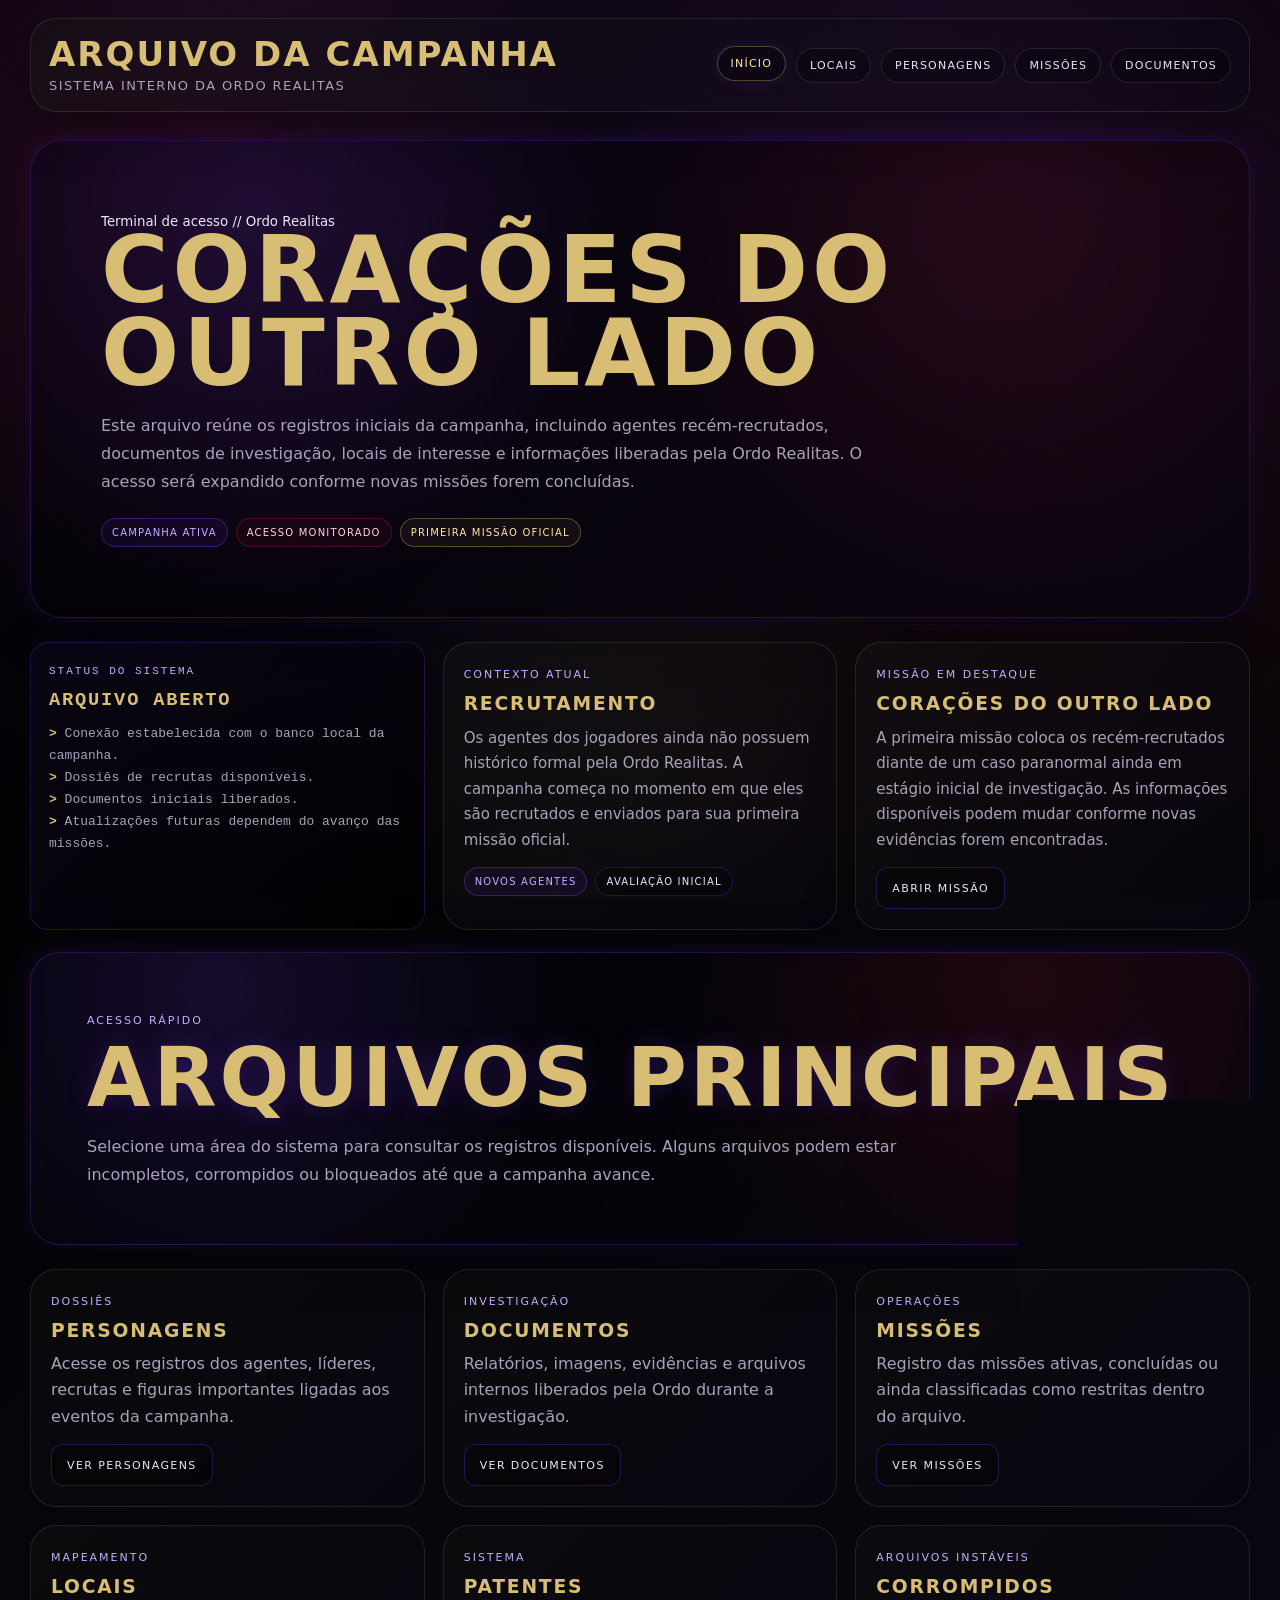
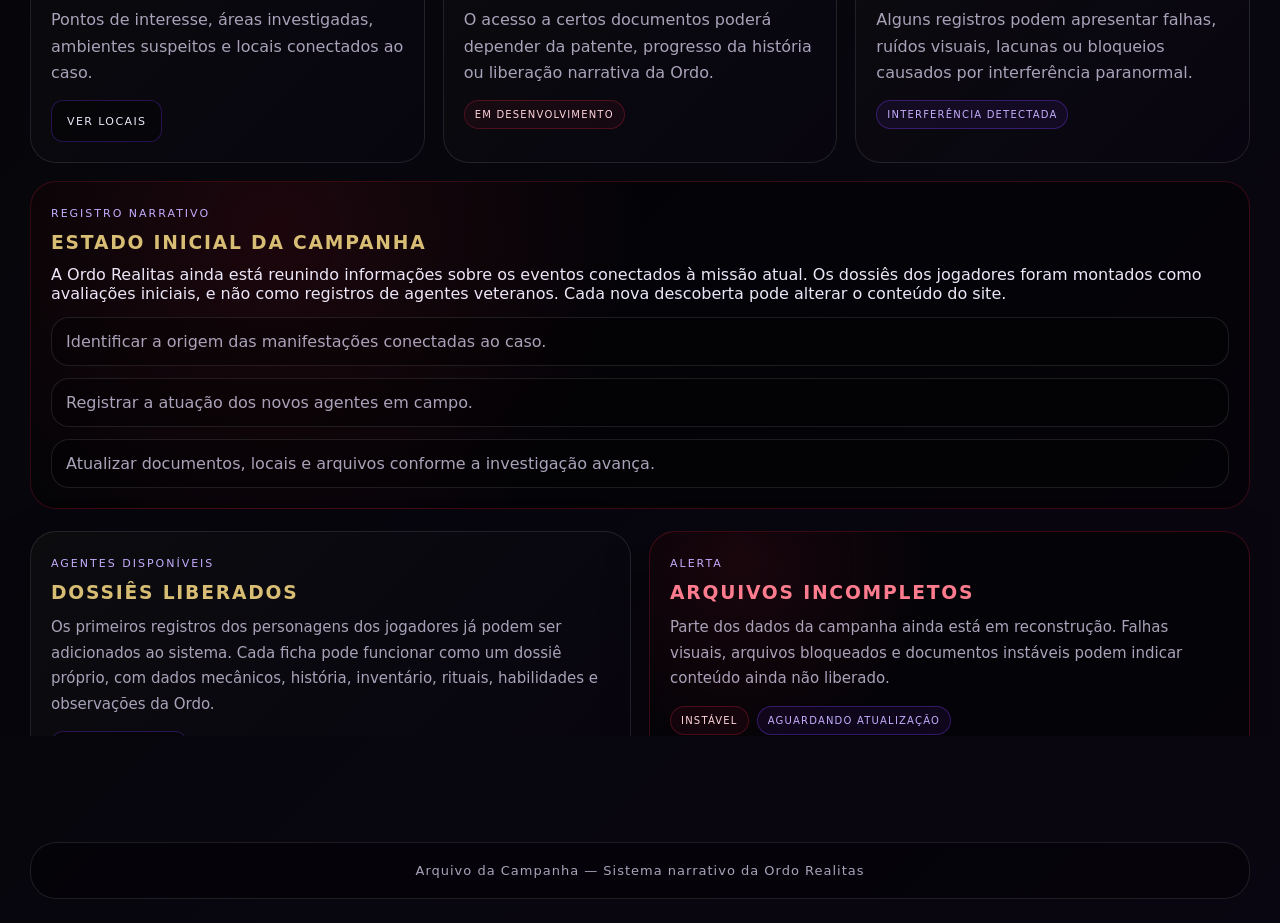
==== commit 4c5bd790: "Adicionar acesso secreto à Ordo Realitas na página inicial" ====
--- a/index.html
+++ b/index.html
@@ -6,6 +6,165 @@
   <title>Arquivo da Campanha | Ordo Realitas</title>
   <link rel="icon" href="favicon.ico" type="image/x-icon">
   <link rel="stylesheet" href="style.css">
+
+  <style>
+    .link-secreto-ordo {
+      color: var(--texto-fraco);
+      cursor: pointer;
+      transition: 0.22s ease;
+      border-bottom: 1px solid transparent;
+    }
+
+    .link-secreto-ordo:hover {
+      color: var(--amarelo);
+      border-bottom-color: rgba(216, 189, 116, 0.45);
+      text-shadow: 0 0 12px rgba(124, 60, 255, 0.35);
+    }
+
+    .modal-ordo {
+      position: fixed;
+      inset: 0;
+      z-index: 999;
+      display: none;
+      place-items: center;
+      padding: 18px;
+      background:
+        radial-gradient(circle at center, rgba(124, 60, 255, 0.18), transparent 34%),
+        rgba(0, 0, 0, 0.78);
+      backdrop-filter: blur(8px);
+    }
+
+    .modal-ordo.ativo {
+      display: grid;
+    }
+
+    .modal-ordo-caixa {
+      position: relative;
+      width: min(460px, 100%);
+      overflow: hidden;
+      border: 1px solid rgba(124, 60, 255, 0.32);
+      border-radius: 24px;
+      padding: 24px;
+      background:
+        linear-gradient(135deg, rgba(255,255,255,0.035), rgba(124,60,255,0.08)),
+        rgba(0,0,0,0.88);
+      box-shadow:
+        0 0 35px rgba(124, 60, 255, 0.18),
+        inset 0 0 40px rgba(0,0,0,0.6);
+    }
+
+    .modal-ordo-caixa::before {
+      content: "";
+      position: absolute;
+      inset: 0;
+      background:
+        linear-gradient(90deg, rgba(255,255,255,0.018) 1px, transparent 1px),
+        linear-gradient(rgba(255,255,255,0.018) 1px, transparent 1px);
+      background-size: 28px 28px;
+      opacity: 0.34;
+      pointer-events: none;
+    }
+
+    .modal-ordo-caixa > * {
+      position: relative;
+      z-index: 1;
+    }
+
+    .modal-ordo-caixa span {
+      display: block;
+      color: var(--roxo-claro);
+      text-transform: uppercase;
+      letter-spacing: 2px;
+      font-size: 11px;
+      margin-bottom: 10px;
+    }
+
+    .modal-ordo-caixa h3 {
+      color: var(--amarelo);
+      text-transform: uppercase;
+      letter-spacing: 2px;
+      font-size: 28px;
+      margin-bottom: 12px;
+    }
+
+    .modal-ordo-caixa p {
+      color: var(--texto-fraco);
+      line-height: 1.7;
+      margin-bottom: 14px;
+    }
+
+    .modal-ordo-caixa input {
+      width: 100%;
+      border: 1px solid rgba(124, 60, 255, 0.30);
+      border-radius: 14px;
+      padding: 13px 14px;
+      margin-bottom: 12px;
+      background: rgba(0,0,0,0.42);
+      color: var(--texto);
+      outline: none;
+    }
+
+    .modal-ordo-caixa input:focus {
+      border-color: rgba(216, 189, 116, 0.42);
+      box-shadow: 0 0 18px rgba(124, 60, 255, 0.14);
+    }
+
+    .modal-ordo-fechar {
+      position: absolute;
+      top: 12px;
+      right: 12px;
+      z-index: 2;
+      width: 34px;
+      height: 34px;
+      border: 1px solid rgba(255,255,255,0.12);
+      border-radius: 50%;
+      background: rgba(0,0,0,0.36);
+      color: var(--texto);
+      cursor: pointer;
+      font-size: 20px;
+      line-height: 1;
+    }
+
+    .resposta-ordo {
+      margin-top: 14px;
+      margin-bottom: 0 !important;
+      color: var(--texto-fraco);
+      text-transform: uppercase;
+      letter-spacing: 1.4px;
+      font-size: 11px;
+    }
+
+    .resposta-ordo.negado {
+      color: #ff7c8f;
+    }
+
+    .resposta-ordo.concedido {
+      color: var(--amarelo);
+    }
+
+    .modal-ordo-caixa.falha {
+      animation: falhaAcessoOrdo 0.22s steps(2, end);
+    }
+
+    @keyframes falhaAcessoOrdo {
+      0% { transform: translateX(0); }
+      25% { transform: translateX(-3px); }
+      50% { transform: translateX(3px); }
+      75% { transform: translateX(-2px); }
+      100% { transform: translateX(0); }
+    }
+
+    @media (max-width: 760px) {
+      .modal-ordo-caixa {
+        padding: 20px;
+        border-radius: 20px;
+      }
+
+      .modal-ordo-caixa h3 {
+        font-size: 24px;
+      }
+    }
+  </style>
 </head>
 
 <body>
@@ -227,9 +386,114 @@
   </main>
 
   <footer>
-    <p>Arquivo da Campanha — Sistema narrativo da Ordo Realitas</p>
+    <p>
+      Arquivo da Campanha — Sistema narrativo da
+      <span class="link-secreto-ordo" id="abrir-acesso-ordo">Ordo Realitas</span>
+    </p>
   </footer>
 
+  <div class="modal-ordo" id="modal-ordo" aria-hidden="true">
+    <div class="modal-ordo-caixa" id="modal-ordo-caixa">
+      <button class="modal-ordo-fechar" id="fechar-acesso-ordo" type="button">×</button>
+
+      <span>Sistema interno // Ordo Realitas</span>
+      <h3>Acesso restrito</h3>
+
+      <p>
+        Insira a chave de autorização para acessar arquivos internos da organização.
+      </p>
+
+      <input
+        type="password"
+        id="senha-ordo"
+        placeholder="Chave de autorização"
+        autocomplete="off"
+      >
+
+      <button class="btn" id="validar-senha-ordo" type="button">
+        Validar credencial
+      </button>
+
+      <p class="resposta-ordo" id="resposta-ordo">
+        Aguardando credencial...
+      </p>
+    </div>
+  </div>
+
   <script src="script.js"></script>
+
+  <script>
+    const abrirAcessoOrdo = document.getElementById("abrir-acesso-ordo");
+    const fecharAcessoOrdo = document.getElementById("fechar-acesso-ordo");
+    const modalOrdo = document.getElementById("modal-ordo");
+    const caixaModalOrdo = document.getElementById("modal-ordo-caixa");
+    const inputSenhaOrdo = document.getElementById("senha-ordo");
+    const validarSenhaOrdo = document.getElementById("validar-senha-ordo");
+    const respostaOrdo = document.getElementById("resposta-ordo");
+
+    const senhaCorretaOrdo = "VERITAS";
+
+    function abrirModalOrdo() {
+      modalOrdo.classList.add("ativo");
+      modalOrdo.setAttribute("aria-hidden", "false");
+
+      respostaOrdo.textContent = "Aguardando credencial...";
+      respostaOrdo.className = "resposta-ordo";
+      inputSenhaOrdo.value = "";
+
+      setTimeout(() => {
+        inputSenhaOrdo.focus();
+      }, 80);
+    }
+
+    function fecharModalOrdo() {
+      modalOrdo.classList.remove("ativo");
+      modalOrdo.setAttribute("aria-hidden", "true");
+    }
+
+    function validarAcessoOrdo() {
+      const senhaDigitada = inputSenhaOrdo.value.trim().toUpperCase();
+
+      if (senhaDigitada === senhaCorretaOrdo) {
+        respostaOrdo.textContent = "ACESSO CONCEDIDO — redirecionando...";
+        respostaOrdo.className = "resposta-ordo concedido";
+
+        setTimeout(() => {
+          window.location.href = "ordo-realitas.html";
+        }, 900);
+
+        return;
+      }
+
+      respostaOrdo.textContent = "ACESSO NEGADO — credencial inválida.";
+      respostaOrdo.className = "resposta-ordo negado";
+
+      caixaModalOrdo.classList.remove("falha");
+      void caixaModalOrdo.offsetWidth;
+      caixaModalOrdo.classList.add("falha");
+    }
+
+    abrirAcessoOrdo?.addEventListener("click", abrirModalOrdo);
+    fecharAcessoOrdo?.addEventListener("click", fecharModalOrdo);
+    validarSenhaOrdo?.addEventListener("click", validarAcessoOrdo);
+
+    inputSenhaOrdo?.addEventListener("keydown", (evento) => {
+      if (evento.key === "Enter") {
+        validarAcessoOrdo();
+      }
+    });
+
+    modalOrdo?.addEventListener("click", (evento) => {
+      if (evento.target === modalOrdo) {
+        fecharModalOrdo();
+      }
+    });
+
+    document.addEventListener("keydown", (evento) => {
+      if (evento.key === "Escape") {
+        fecharModalOrdo();
+      }
+    });
+  </script>
 </body>
 </html>
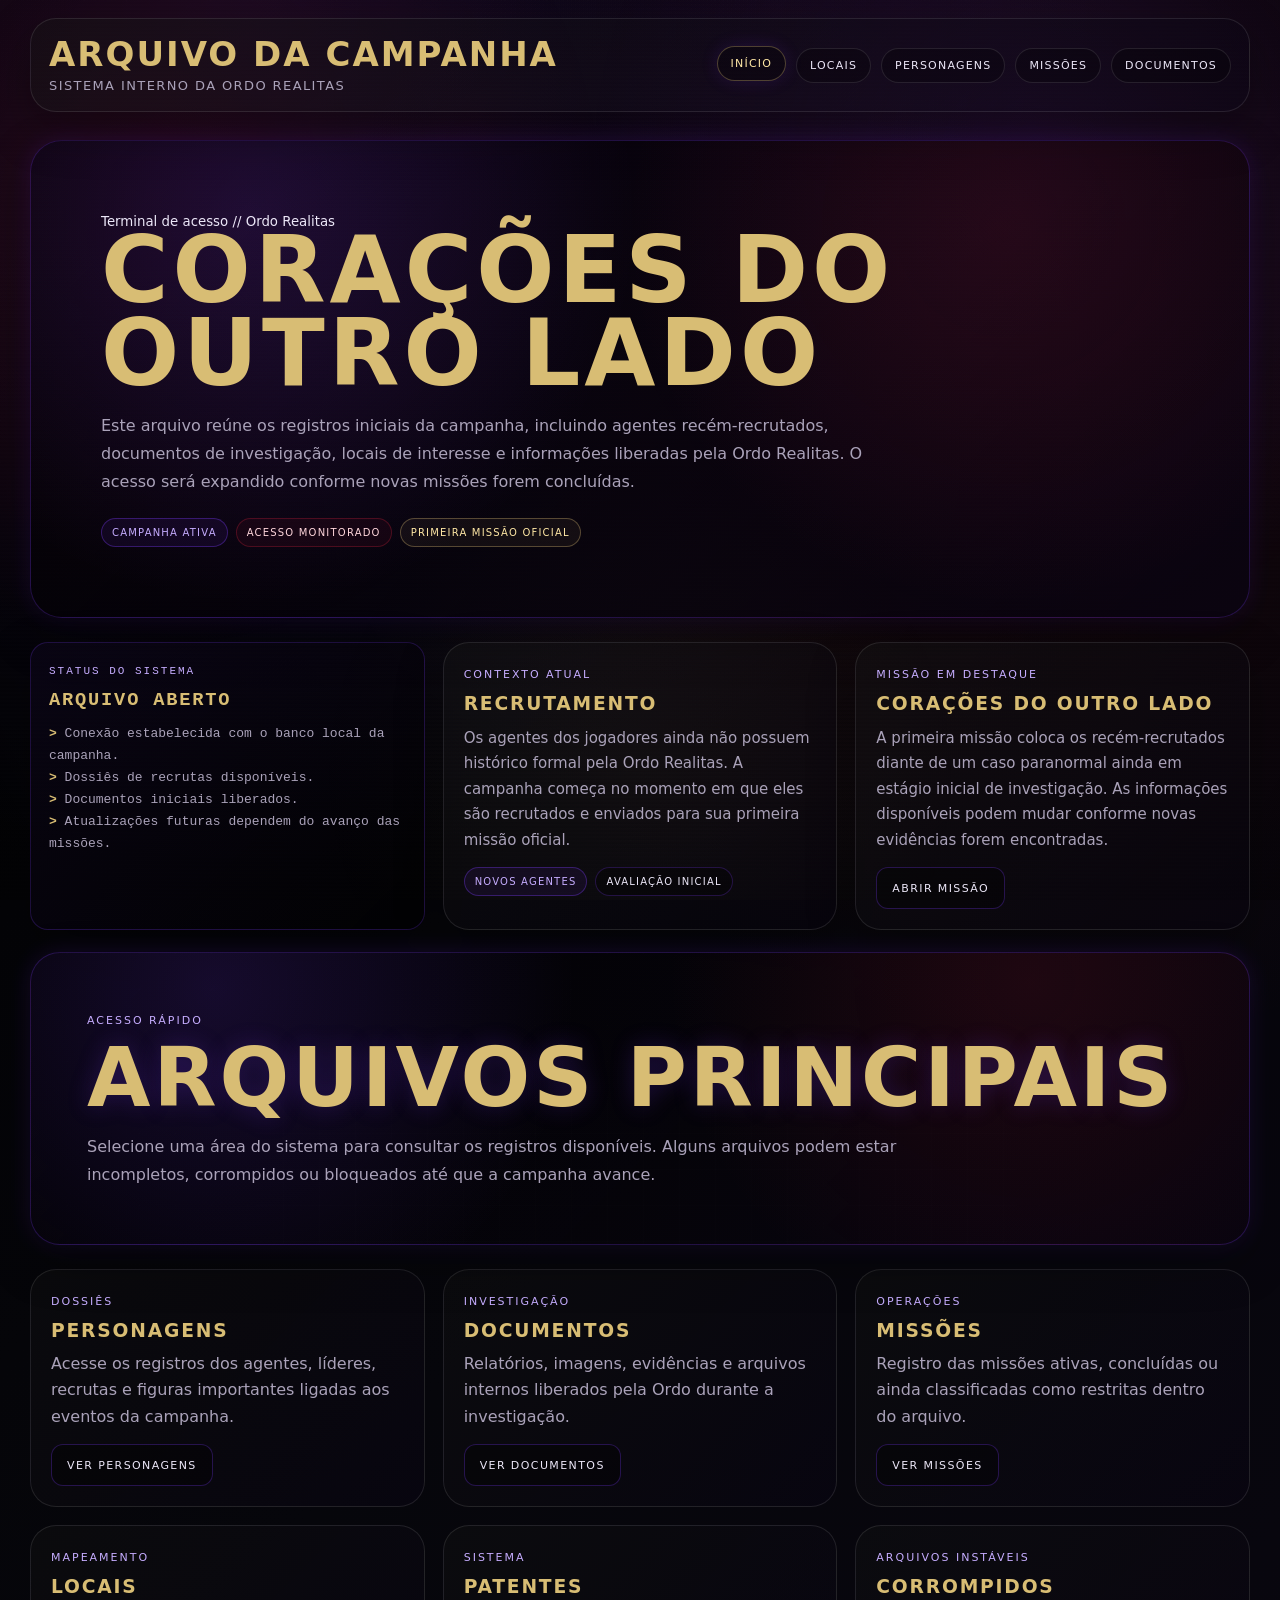
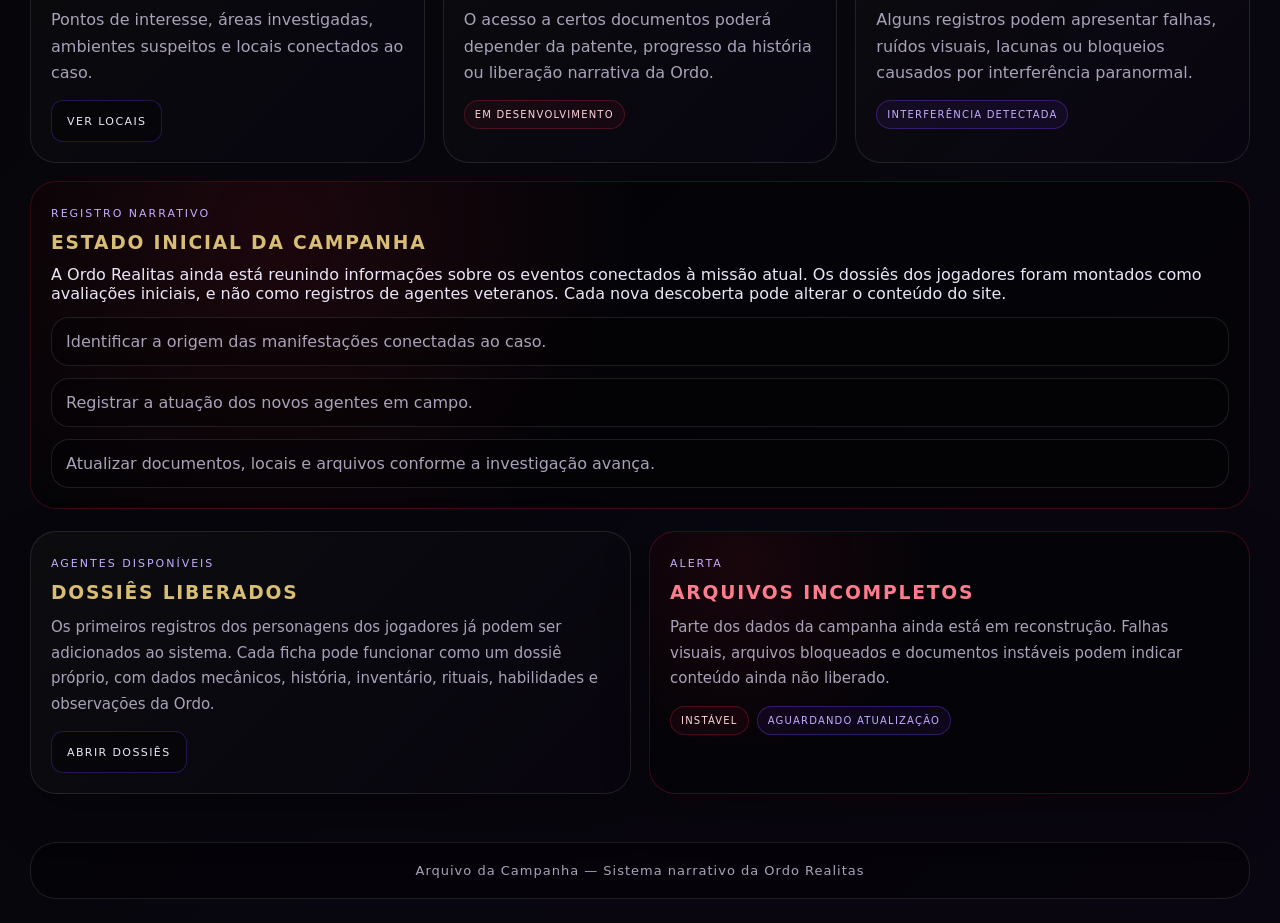
==== commit 369d6ac6: "Update index.html" ====
--- a/index.html
+++ b/index.html
@@ -459,6 +459,7 @@
         respostaOrdo.className = "resposta-ordo concedido";
 
         setTimeout(() => {
+          sessionStorage.setItem("acessoOrdoRealitas", "autorizado");
           window.location.href = "ordo-realitas.html";
         }, 900);
 
